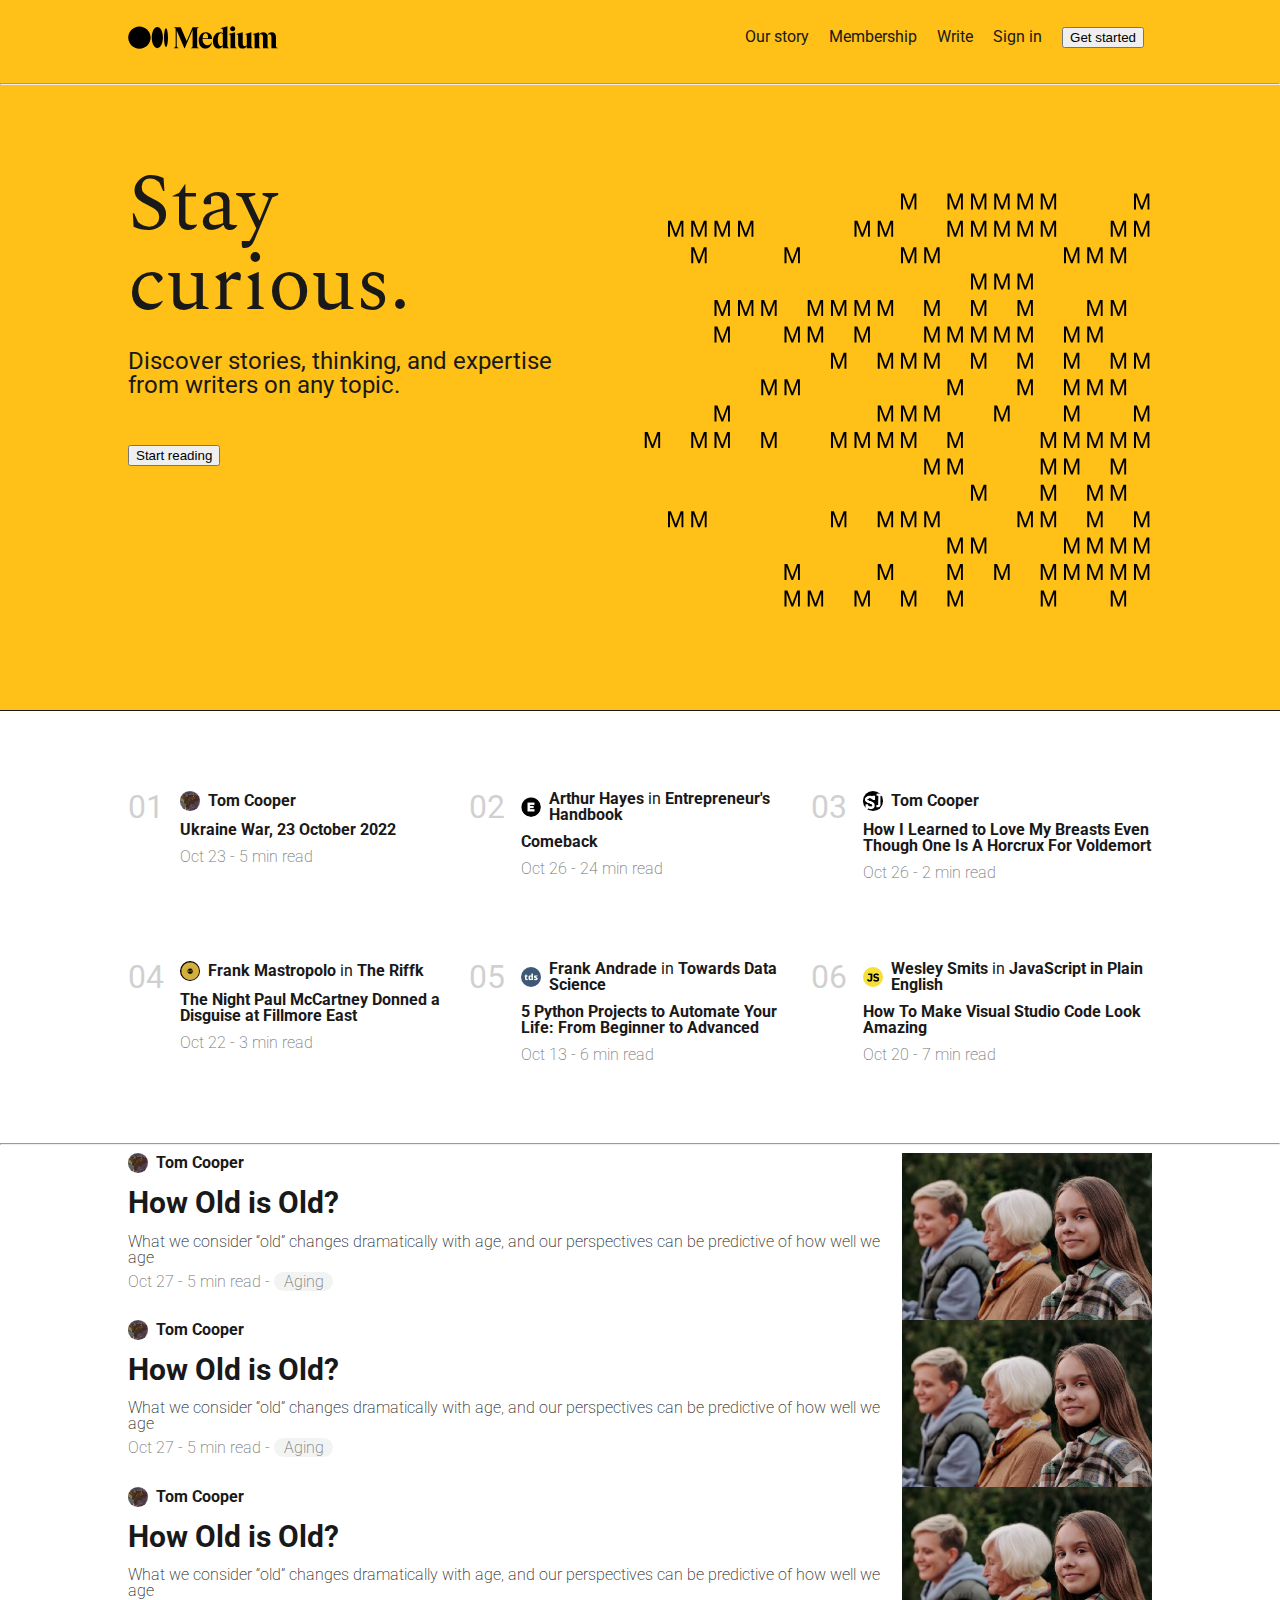
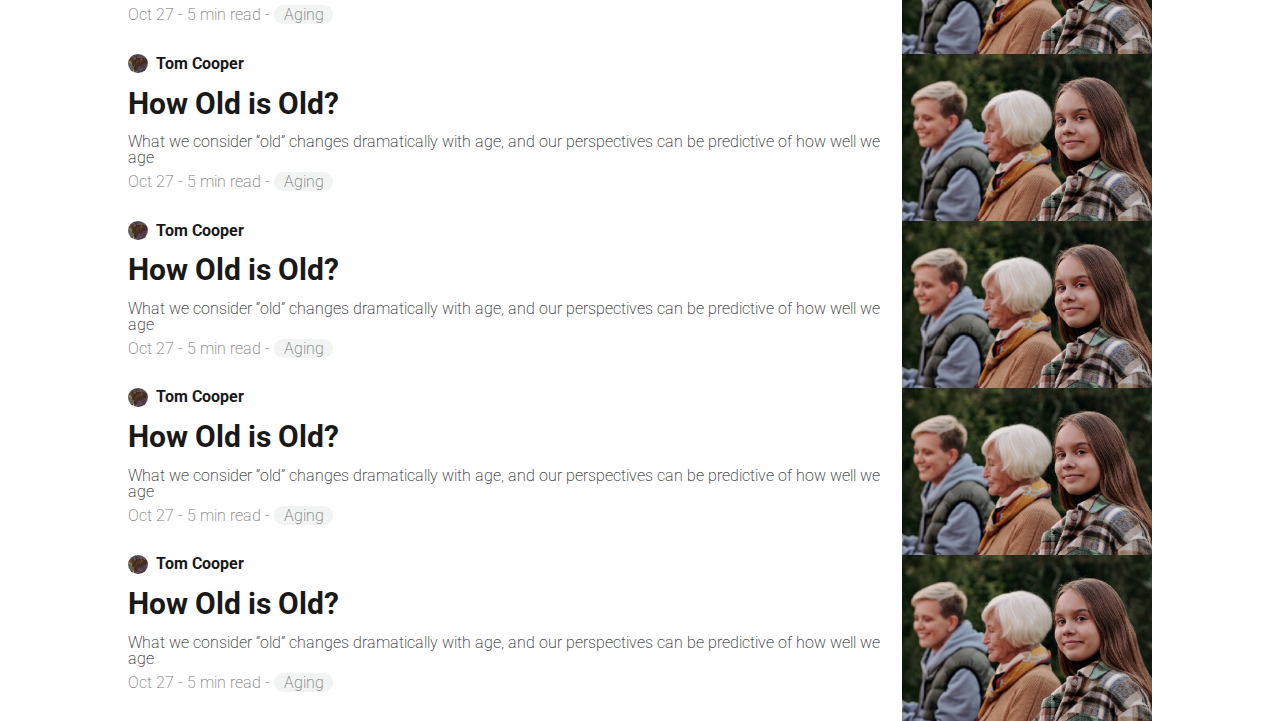
==== index.html @ 7cbeff9f "adds trend section and other articles (WIP)" ====
<!DOCTYPE html>
<html lang="en">

<head>
    <meta charset="UTF-8">
    <meta name="viewport" content="width=device-width, initial-scale=1.0">
    <link rel="preconnect" href="https://fonts.googleapis.com">
    <link rel="preconnect" href="https://fonts.gstatic.com" crossorigin>
    <link
        href="https://fonts.googleapis.com/css2?family=Spectral:ital,wght@0,200;0,300;0,400;0,500;0,600;0,700;0,800;1,200;1,300;1,400;1,500;1,600;1,700;1,800&display=swap"
        rel="stylesheet">
    <link rel="preconnect" href="https://fonts.googleapis.com">
    <link rel="preconnect" href="https://fonts.gstatic.com" crossorigin>
    <link
        href="https://fonts.googleapis.com/css2?family=Roboto:ital,wght@0,100;0,300;0,400;0,500;0,700;0,900;1,100;1,300;1,400;1,500;1,700;1,900&display=swap"
        rel="stylesheet">
    <link rel="stylesheet" href="./assets/css/reset.css">
    <link rel="stylesheet" href="./assets/css/style.css">
    <title>Medium</title>
</head>

<body>

    <div class="main-container">
        <header>
            <nav class="flex">
                <img src="./assets/imgs/svg/logo.svg" alt="logo medium">
                <ul>
                    <li>Our story</li>
                    <li>Membership</li>
                    <li>Write</li>
                    <li>Sign in</li>
                    <li>
                        <button>Get started</button>
                    </li>
                </ul>
            </nav>
            <hr>
            <div class="flex hero">
                <div>
                    <h1>Stay curious.</h1>
                    <p>Discover stories, thinking, and expertise <br>
                        from writers on any topic.</p>
                    <button>Start reading</button>
                </div>
                <div class="image-container">
                    <img src="./assets/imgs/m.png" alt="">
                </div>
            </div>
        </header>
        <div class="flex trend-zone">
            <div class="flex trending">
                <div class="number">01</div>
                <div class="trending-article">
                    <div class="flex author">
                        <img src="./assets/imgs/image01.jpeg" alt="">
                        <p>Tom Cooper</p>
                    </div>
                    <h4>Ukraine War, 23 October 2022</h4>
                    <p class="date">Oct 23 - 5 min read</p>
                </div>
            </div>
            <div class="flex trending">
                <div class="number">02</div>
                <div class="trending-article">
                    <div class="flex author">
                        <img src="./assets/imgs/image02.png" alt="">
                        <p>Arthur Hayes <span>in</span> Entrepreneur's Handbook
                        </p>
                    </div>
                    <h4>Comeback</h4>
                    <p class="date">Oct 26 - 24 min read</p>
                </div>
            </div>
            <div class="flex trending">
                <div class="number">03</div>
                <div class="trending-article">
                    <div class="flex author">
                        <img src="./assets/imgs/image03.jpeg" alt="">
                        <p>Tom Cooper</p>
                    </div>
                    <h4>How I Learned to Love My Breasts Even Though One Is A Horcrux For Voldemort
                    </h4>
                    <p class="date">Oct 26 - 2 min read</p>
                </div>
            </div>
            <div class="flex trending">
                <div class="number">04</div>
                <div class="trending-article">
                    <div class="flex author">
                        <img src="./assets/imgs/image04.png" alt="">
                        <p>Frank Mastropolo <span>in</span> The Riffk</p>
                    </div>
                    <h4>The Night Paul McCartney Donned a Disguise at Fillmore East</h4>
                    <p class="date">Oct 22 - 3 min read</p>
                </div>
            </div>
            <div class="flex trending">
                <div class="number">05</div>
                <div class="trending-article">
                    <div class="flex author">
                        <img src="./assets/imgs/image05.jpeg" alt="">
                        <p>Frank Andrade <span>in</span> Towards Data Science</p>
                    </div>
                    <h4>5 Python Projects to Automate Your Life: From Beginner to Advanced</h4>
                    <p class="date">Oct 13 - 6 min read</p>
                </div>
            </div>
            <div class="flex trending">
                <div class="number">06</div>
                <div class="trending-article">
                    <div class="flex author">
                        <img src="./assets/imgs/image06.png" alt="">
                        <p>Wesley Smits <span>in</span> JavaScript in Plain English</p>
                    </div>
                    <h4>How To Make Visual Studio Code Look Amazing</h4>
                    <p class="date">Oct 20 - 7 min read</p>
                </div>
            </div>
        </div>
        <hr>
        <div class="suggested-content">
            <div class="flex-column more-articles">


                <div class="flex suggested-article">
                    <div class="flex-column article-text">
                        <div class="flex author">
                            <img src="./assets/imgs/image01.jpeg" alt="">
                            <p>Tom Cooper</p>
                        </div>
                        <h3>How Old is Old?</h3>
                        <p class="text-preview">What we consider “old” changes dramatically
                            with
                            age, and our
                            perspectives
                            can be predictive of how well we age</p>
                        <p class="date">Oct 27 - 5 min read - <span>Aging</span></p>
                    </div>
                    <img src="./assets/imgs/image08.jpeg" alt="">
                </div>


                <div class="flex suggested-article">
                    <div class="flex-column article-text">
                        <div class="flex author">
                            <img src="./assets/imgs/image01.jpeg" alt="">
                            <p>Tom Cooper</p>
                        </div>
                        <h3>How Old is Old?</h3>
                        <p class="text-preview">What we consider “old” changes dramatically
                            with
                            age, and our
                            perspectives
                            can be predictive of how well we age</p>
                        <p class="date">Oct 27 - 5 min read - <span>Aging</span></p>
                    </div>
                    <img src="./assets/imgs/image08.jpeg" alt="">
                </div>

                <div class="flex suggested-article">
                    <div class="flex-column article-text">
                        <div class="flex author">
                            <img src="./assets/imgs/image01.jpeg" alt="">
                            <p>Tom Cooper</p>
                        </div>
                        <h3>How Old is Old?</h3>
                        <p class="text-preview">What we consider “old” changes dramatically
                            with
                            age, and our
                            perspectives
                            can be predictive of how well we age</p>
                        <p class="date">Oct 27 - 5 min read - <span>Aging</span></p>
                    </div>
                    <img src="./assets/imgs/image08.jpeg" alt="">
                </div>

                <div class="flex suggested-article">
                    <div class="flex-column article-text">
                        <div class="flex author">
                            <img src="./assets/imgs/image01.jpeg" alt="">
                            <p>Tom Cooper</p>
                        </div>
                        <h3>How Old is Old?</h3>
                        <p class="text-preview">What we consider “old” changes dramatically
                            with
                            age, and our
                            perspectives
                            can be predictive of how well we age</p>
                        <p class="date">Oct 27 - 5 min read - <span>Aging</span></p>
                    </div>
                    <img src="./assets/imgs/image08.jpeg" alt="">
                </div>

                <div class="flex suggested-article">
                    <div class="flex-column article-text">
                        <div class="flex author">
                            <img src="./assets/imgs/image01.jpeg" alt="">
                            <p>Tom Cooper</p>
                        </div>
                        <h3>How Old is Old?</h3>
                        <p class="text-preview">What we consider “old” changes dramatically
                            with
                            age, and our
                            perspectives
                            can be predictive of how well we age</p>
                        <p class="date">Oct 27 - 5 min read - <span>Aging</span></p>
                    </div>
                    <img src="./assets/imgs/image08.jpeg" alt="">
                </div>

                <div class="flex suggested-article">
                    <div class="flex-column article-text">
                        <div class="flex author">
                            <img src="./assets/imgs/image01.jpeg" alt="">
                            <p>Tom Cooper</p>
                        </div>
                        <h3>How Old is Old?</h3>
                        <p class="text-preview">What we consider “old” changes dramatically
                            with
                            age, and our
                            perspectives
                            can be predictive of how well we age</p>
                        <p class="date">Oct 27 - 5 min read - <span>Aging</span></p>
                    </div>
                    <img src="./assets/imgs/image08.jpeg" alt="">
                </div>

                <div class="flex suggested-article">
                    <div class="flex-column article-text">
                        <div class="flex author">
                            <img src="./assets/imgs/image01.jpeg" alt="">
                            <p>Tom Cooper</p>
                        </div>
                        <h3>How Old is Old?</h3>
                        <p class="text-preview">What we consider “old” changes dramatically
                            with
                            age, and our
                            perspectives
                            can be predictive of how well we age</p>
                        <p class="date">Oct 27 - 5 min read - <span>Aging</span></p>
                    </div>
                    <img src="./assets/imgs/image08.jpeg" alt="">
                </div>

                <aside></aside>
            </div>
        </div>
</body>

</html>
---- assets/css/style.css ----
*, *::after, *::before {
    box-sizing: border-box;
}

body {
    color: #191919;
    font-family: "Roboto";
}

h1 {
    font-family: "Spectral";
}

.main-container {
    margin-inline: auto;
}

.flex {
    display: flex;
}

.flex-column {
    display: flex;
    flex-direction: column;
}

header {
    background-color: #ffc017;
    border-bottom: 1.5px solid #191919;
    margin-bottom: 5em;
}

li {
    display: inline-block;
    padding-inline: 0.5em;
}

nav {
    width: 80%;
    margin-inline: auto;
    height: 75px;
    justify-content: space-between;
    align-items: center;
    padding-block: 0.5em;
}

nav img {
    width: 150px;
}

hr {
    color: #191919;
}

.hero {
    width: 80%;
    margin-inline: auto;
    justify-content: space-between;
    margin-block: 5em;
}

h1 {
    font-size: 5rem;
    margin-bottom: 0.3em;
}

.hero p {
    font-size: 1.5rem;
    margin-bottom: 2em;
}

.trend-zone {
    width: 80%;
    margin-inline: auto;
    flex-wrap: wrap;
    row-gap: 5em;
    margin-bottom: 5em;
}

.trending {
    width: 33.333%;
    flex-shrink: 0;
}

.author {
    align-items: center;
}

.author img {
    border-radius: 50%;
    margin-right: 0.5em;
    width: 20px;
}

.author p {
    font-weight: bold;
}

.author span {
    font-weight: normal;
}

h4 {
    font-weight: bold;
    margin-block: 0.7em;
}

.date {
    color: #757575;
    font-weight: 200;
}

.number {
    font-size: 2rem;
    margin-right: 0.5em;
    opacity: 20%;
}

.more-articles {
    width: 80%;
    margin-inline: auto;
}

.suggested-article {
    justify-content: space-between;
}

h3 {
    font-size: 1.9rem;
    font-weight: bold;
    margin-block: 0.5em;
}

.suggested-article .date {
    margin-top: 0.5em;
}

.suggested-article > img {
    width: 250px;
    object-fit: cover;
}

.text-preview {
    font-weight: 200;
}

.date span {
    background-color: #F2F3F3;
    padding-inline: 0.6em;
    border-radius: 25px;
}
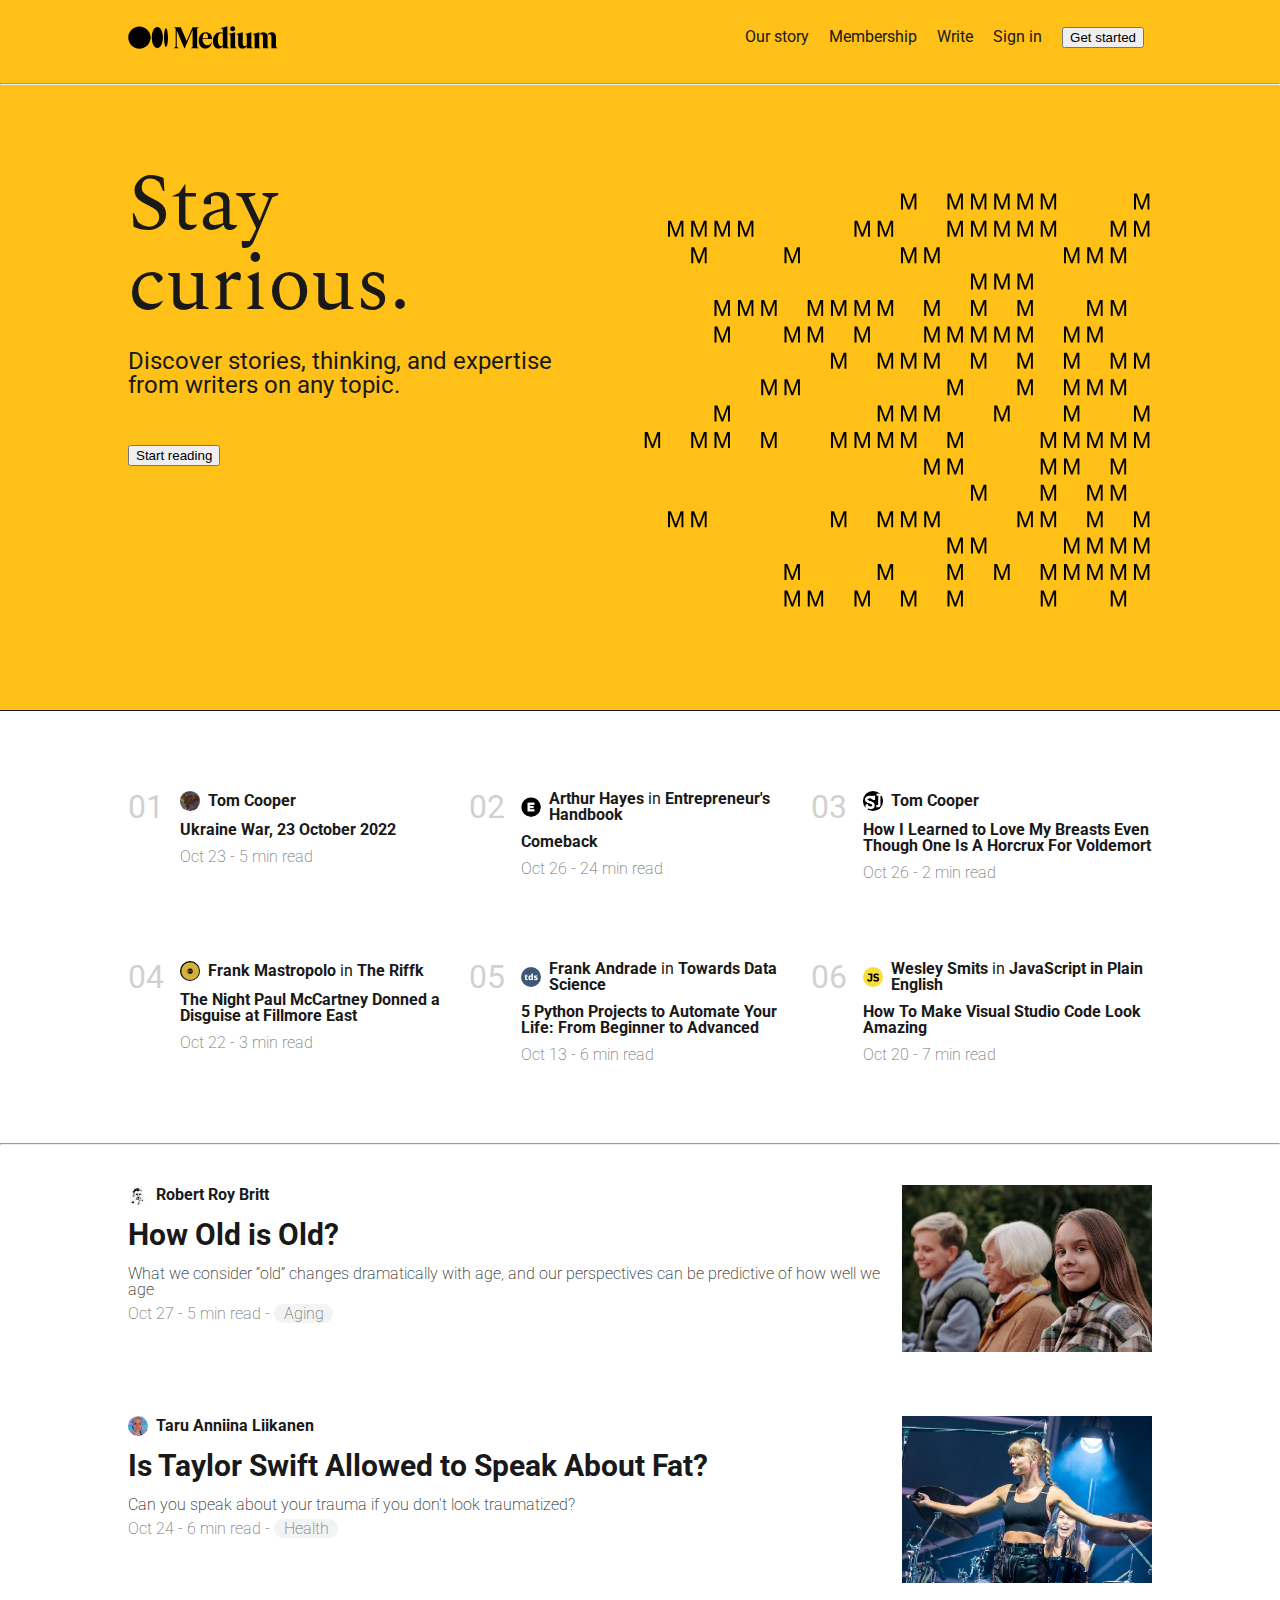
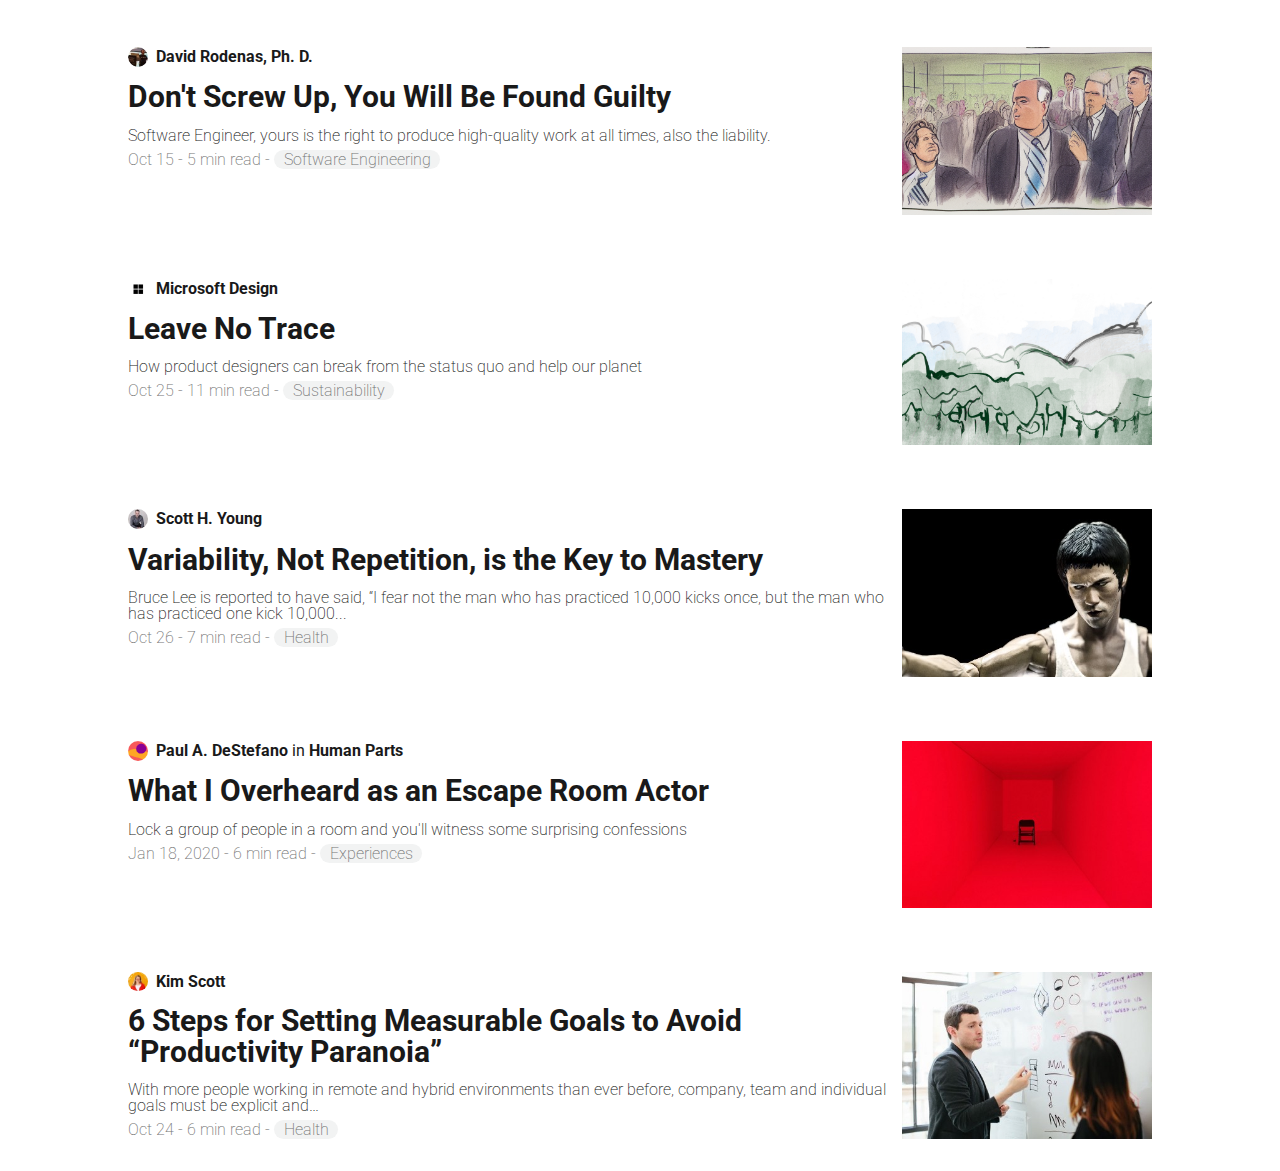
==== commit e7f87a41: "adds other articles" ====
--- a/index.html
+++ b/index.html
@@ -126,15 +126,12 @@
                 <div class="flex suggested-article">
                     <div class="flex-column article-text">
                         <div class="flex author">
-                            <img src="./assets/imgs/image01.jpeg" alt="">
-                            <p>Tom Cooper</p>
+                            <img src="./assets/imgs/image07.jpeg" alt="">
+                            <p>Robert Roy Britt</p>
                         </div>
                         <h3>How Old is Old?</h3>
-                        <p class="text-preview">What we consider “old” changes dramatically
-                            with
-                            age, and our
-                            perspectives
-                            can be predictive of how well we age</p>
+                        <p class="text-preview">What we consider “old” changes dramatically with
+                            age, and our perspectives can be predictive of how well we age</p>
                         <p class="date">Oct 27 - 5 min read - <span>Aging</span></p>
                     </div>
                     <img src="./assets/imgs/image08.jpeg" alt="">
@@ -144,103 +141,88 @@
                 <div class="flex suggested-article">
                     <div class="flex-column article-text">
                         <div class="flex author">
-                            <img src="./assets/imgs/image01.jpeg" alt="">
-                            <p>Tom Cooper</p>
-                        </div>
-                        <h3>How Old is Old?</h3>
-                        <p class="text-preview">What we consider “old” changes dramatically
-                            with
-                            age, and our
-                            perspectives
-                            can be predictive of how well we age</p>
-                        <p class="date">Oct 27 - 5 min read - <span>Aging</span></p>
-                    </div>
-                    <img src="./assets/imgs/image08.jpeg" alt="">
-                </div>
-
-                <div class="flex suggested-article">
-                    <div class="flex-column article-text">
-                        <div class="flex author">
-                            <img src="./assets/imgs/image01.jpeg" alt="">
-                            <p>Tom Cooper</p>
-                        </div>
-                        <h3>How Old is Old?</h3>
-                        <p class="text-preview">What we consider “old” changes dramatically
-                            with
-                            age, and our
-                            perspectives
-                            can be predictive of how well we age</p>
-                        <p class="date">Oct 27 - 5 min read - <span>Aging</span></p>
-                    </div>
-                    <img src="./assets/imgs/image08.jpeg" alt="">
-                </div>
-
-                <div class="flex suggested-article">
-                    <div class="flex-column article-text">
-                        <div class="flex author">
-                            <img src="./assets/imgs/image01.jpeg" alt="">
-                            <p>Tom Cooper</p>
-                        </div>
-                        <h3>How Old is Old?</h3>
-                        <p class="text-preview">What we consider “old” changes dramatically
-                            with
-                            age, and our
-                            perspectives
-                            can be predictive of how well we age</p>
-                        <p class="date">Oct 27 - 5 min read - <span>Aging</span></p>
-                    </div>
-                    <img src="./assets/imgs/image08.jpeg" alt="">
-                </div>
-
-                <div class="flex suggested-article">
-                    <div class="flex-column article-text">
-                        <div class="flex author">
-                            <img src="./assets/imgs/image01.jpeg" alt="">
-                            <p>Tom Cooper</p>
-                        </div>
-                        <h3>How Old is Old?</h3>
-                        <p class="text-preview">What we consider “old” changes dramatically
-                            with
-                            age, and our
-                            perspectives
-                            can be predictive of how well we age</p>
-                        <p class="date">Oct 27 - 5 min read - <span>Aging</span></p>
-                    </div>
-                    <img src="./assets/imgs/image08.jpeg" alt="">
-                </div>
-
-                <div class="flex suggested-article">
-                    <div class="flex-column article-text">
-                        <div class="flex author">
-                            <img src="./assets/imgs/image01.jpeg" alt="">
-                            <p>Tom Cooper</p>
-                        </div>
-                        <h3>How Old is Old?</h3>
-                        <p class="text-preview">What we consider “old” changes dramatically
-                            with
-                            age, and our
-                            perspectives
-                            can be predictive of how well we age</p>
-                        <p class="date">Oct 27 - 5 min read - <span>Aging</span></p>
-                    </div>
-                    <img src="./assets/imgs/image08.jpeg" alt="">
-                </div>
-
-                <div class="flex suggested-article">
-                    <div class="flex-column article-text">
-                        <div class="flex author">
-                            <img src="./assets/imgs/image01.jpeg" alt="">
-                            <p>Tom Cooper</p>
-                        </div>
-                        <h3>How Old is Old?</h3>
-                        <p class="text-preview">What we consider “old” changes dramatically
-                            with
-                            age, and our
-                            perspectives
-                            can be predictive of how well we age</p>
-                        <p class="date">Oct 27 - 5 min read - <span>Aging</span></p>
-                    </div>
-                    <img src="./assets/imgs/image08.jpeg" alt="">
+                            <img src="./assets/imgs/image09.jpeg" alt="">
+                            <p>Taru Anniina Liikanen</p>
+                        </div>
+                        <h3>Is Taylor Swift Allowed to Speak About Fat?</h3>
+                        <p class="text-preview">Can you speak about your trauma if you don't look
+                            traumatized?</p>
+                        <p class="date">Oct 24 - 6 min read - <span>Health</span></p>
+                    </div>
+                    <img src="./assets/imgs/image10.jpeg" alt="">
+                </div>
+
+                <div class="flex suggested-article">
+                    <div class="flex-column article-text">
+                        <div class="flex author">
+                            <img src="./assets/imgs/image11.jpeg" alt="">
+                            <p>David Rodenas, Ph. D.</p>
+                        </div>
+                        <h3>Don&apos;t Screw Up, You Will Be Found Guilty</h3>
+                        <p class="text-preview">Software Engineer, yours is the right to produce
+                            high-quality work at all times, also the liability.</p>
+                        <p class="date">Oct 15 - 5 min read - <span>Software Engineering</span></p>
+                    </div>
+                    <img src="./assets/imgs/image12.png" alt="">
+                </div>
+
+                <div class="flex suggested-article">
+                    <div class="flex-column article-text">
+                        <div class="flex author">
+                            <img src="./assets/imgs/image13.png" alt="">
+                            <p>Microsoft Design</p>
+                        </div>
+                        <h3>Leave No Trace</h3>
+                        <p class="text-preview">How product designers can break from the status quo
+                            and help our planet</p>
+                        <p class="date">Oct 25 - 11 min read - <span>Sustainability</span></p>
+                    </div>
+                    <img src="./assets/imgs/image14.png" alt="">
+                </div>
+
+                <div class="flex suggested-article">
+                    <div class="flex-column article-text">
+                        <div class="flex author">
+                            <img src="./assets/imgs/image15.jpeg" alt="">
+                            <p>Scott H. Young</p>
+                        </div>
+                        <h3>Variability, Not Repetition, is the Key to Mastery</h3>
+                        <p class="text-preview">Bruce Lee is reported to have said, “I fear not the
+                            man who has practiced 10,000 kicks once, but the man who has practiced
+                            one kick 10,000...</p>
+                        <p class="date">Oct 26 - 7 min read - <span>Health</span></p>
+                    </div>
+                    <img src="./assets/imgs/image16.jpg" alt="">
+                </div>
+
+                <div class="flex suggested-article">
+                    <div class="flex-column article-text">
+                        <div class="flex author">
+                            <img src="./assets/imgs/image17.png" alt="">
+                            <p>Paul A. DeStefano <span>in</span> Human Parts</p>
+                        </div>
+                        <h3>What I Overheard as an Escape Room Actor</h3>
+                        <p class="text-preview">Lock a group of people in a room and you&apos;ll
+                            witness some surprising confessions</p>
+                        <p class="date">Jan 18, 2020 - 6 min read - <span>Experiences</span></p>
+                    </div>
+                    <img src="./assets/imgs/image18.jpeg" alt="">
+                </div>
+
+                <div class="flex suggested-article">
+                    <div class="flex-column article-text">
+                        <div class="flex author">
+                            <img src="./assets/imgs/image19.jpeg" alt="">
+                            <p>Kim Scott</p>
+                        </div>
+                        <h3>6 Steps for Setting Measurable Goals to Avoid “Productivity Paranoia”
+                        </h3>
+                        <p class="text-preview">With more people working in remote and hybrid
+                            environments than ever before, company, team and individual goals must
+                            be explicit and…</p>
+                        <p class="date">Oct 24 - 6 min read - <span>Health</span></p>
+                    </div>
+                    <img src="./assets/imgs/image20.jpg" alt="">
                 </div>
 
                 <aside></aside>
--- a/assets/css/style.css
+++ b/assets/css/style.css
@@ -119,10 +119,12 @@
 .more-articles {
     width: 80%;
     margin-inline: auto;
+    justify-content: space-evenly;
 }
 
 .suggested-article {
     justify-content: space-between;
+    margin-block: 2em;
 }
 
 h3 {
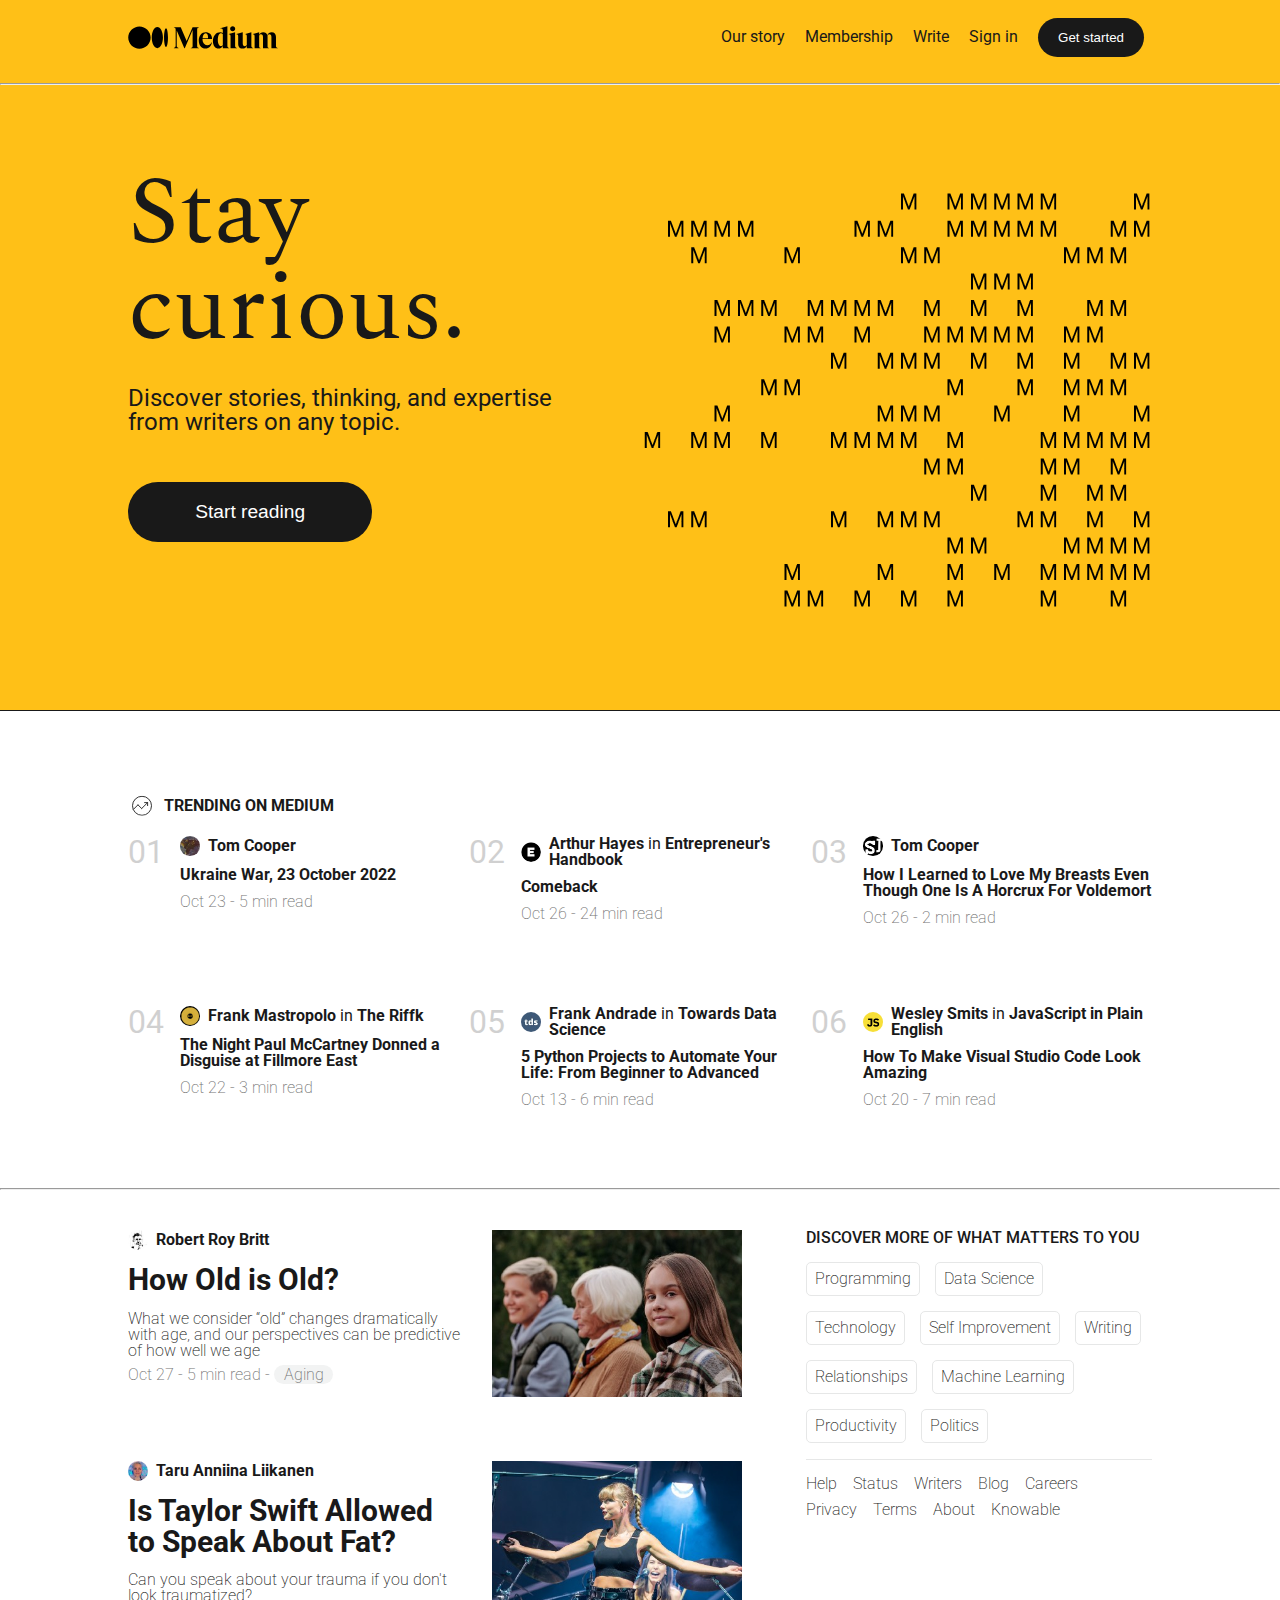
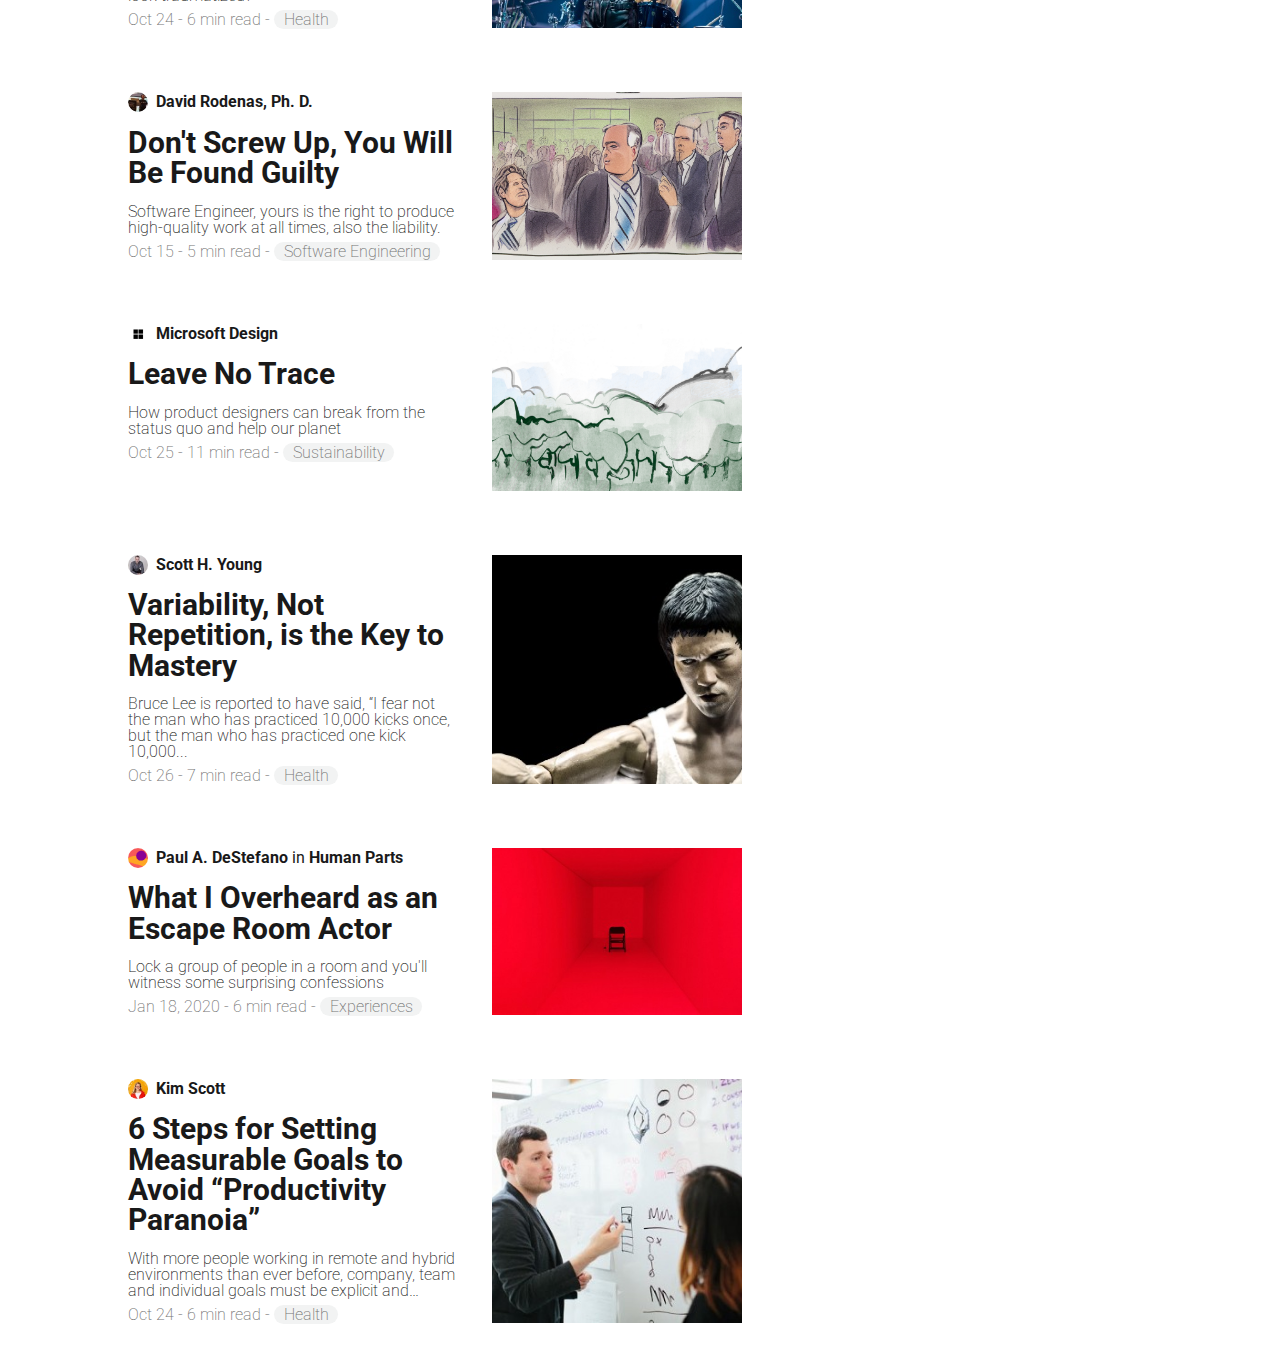
==== commit beb6836d: "layout completed, adds style to buttons" ====
--- a/index.html
+++ b/index.html
@@ -22,6 +22,8 @@
 <body>
 
     <div class="main-container">
+
+        <!-- NAVBAR & HERO SECTION -->
         <header>
             <nav class="flex">
                 <img src="./assets/imgs/svg/logo.svg" alt="logo medium">
@@ -48,6 +50,12 @@
                 </div>
             </div>
         </header>
+
+        <!-- TREND -->
+        <div class="flex trend-heading">
+            <img src="./assets/imgs/svg/trending.svg" alt="">
+            <p>TRENDING ON MEDIUM</p>
+        </div>
         <div class="flex trend-zone">
             <div class="flex trending">
                 <div class="number">01</div>
@@ -118,11 +126,14 @@
                 </div>
             </div>
         </div>
+
         <hr>
-        <div class="suggested-content">
+
+        <!-- SUGGESTED CONTENT -->
+        <div class="flex suggested-content">
+
+            <!-- SUGGESTED ARTICLES -->
             <div class="flex-column more-articles">
-
-
                 <div class="flex suggested-article">
                     <div class="flex-column article-text">
                         <div class="flex author">
@@ -136,8 +147,6 @@
                     </div>
                     <img src="./assets/imgs/image08.jpeg" alt="">
                 </div>
-
-
                 <div class="flex suggested-article">
                     <div class="flex-column article-text">
                         <div class="flex author">
@@ -151,7 +160,6 @@
                     </div>
                     <img src="./assets/imgs/image10.jpeg" alt="">
                 </div>
-
                 <div class="flex suggested-article">
                     <div class="flex-column article-text">
                         <div class="flex author">
@@ -165,7 +173,6 @@
                     </div>
                     <img src="./assets/imgs/image12.png" alt="">
                 </div>
-
                 <div class="flex suggested-article">
                     <div class="flex-column article-text">
                         <div class="flex author">
@@ -179,7 +186,6 @@
                     </div>
                     <img src="./assets/imgs/image14.png" alt="">
                 </div>
-
                 <div class="flex suggested-article">
                     <div class="flex-column article-text">
                         <div class="flex author">
@@ -194,7 +200,6 @@
                     </div>
                     <img src="./assets/imgs/image16.jpg" alt="">
                 </div>
-
                 <div class="flex suggested-article">
                     <div class="flex-column article-text">
                         <div class="flex author">
@@ -208,7 +213,6 @@
                     </div>
                     <img src="./assets/imgs/image18.jpeg" alt="">
                 </div>
-
                 <div class="flex suggested-article">
                     <div class="flex-column article-text">
                         <div class="flex author">
@@ -224,9 +228,74 @@
                     </div>
                     <img src="./assets/imgs/image20.jpg" alt="">
                 </div>
-
-                <aside></aside>
-            </div>
+            </div>
+
+            <!-- ASIDE -->
+            <aside>
+                <h5>DISCOVER MORE OF WHAT MATTERS TO YOU</h5>
+
+                <!-- CATEGORIES -->
+                <div class="flex categories-container">
+                    <div class="category">
+                        <p>Programming</p>
+                    </div>
+                    <div class="category">
+                        <p>Data Science</p>
+                    </div>
+                    <div class="category">
+                        <p>Technology</p>
+                    </div>
+                    <div class="category">
+                        <p>Self Improvement</p>
+                    </div>
+                    <div class="category">
+                        <p>Writing</p>
+                    </div>
+                    <div class="category">
+                        <p>Relationships</p>
+                    </div>
+                    <div class="category">
+                        <p>Machine Learning</p>
+                    </div>
+                    <div class="category">
+                        <p>Productivity</p>
+                    </div>
+                    <div class="category">
+                        <p>Politics</p>
+                    </div>
+                </div>
+
+                <!-- FOOTER NAVBAR -->
+                <div class="flex footer-links">
+                    <a href="#">
+                        Help
+                    </a>
+                    <a href="#">
+                        Status
+                    </a>
+                    <a href="#">
+                        Writers
+                    </a>
+                    <a href="#">
+                        Blog
+                    </a>
+                    <a href="#">
+                        Careers
+                    </a>
+                    <a href="#">
+                        Privacy
+                    </a>
+                    <a href="#">
+                        Terms
+                    </a>
+                    <a href="#">
+                        About
+                    </a>
+                    <a href="#">
+                        Knowable
+                    </a>
+                </div>
+            </aside>
         </div>
 </body>
 
--- a/assets/css/style.css
+++ b/assets/css/style.css
@@ -7,8 +7,19 @@
     font-family: "Roboto";
 }
 
+a {
+    color: #191919;
+    text-decoration: none;
+}
+
+a:visited {
+    color: #191919;
+}
+
 h1 {
     font-family: "Spectral";
+    font-size: 6rem;
+    margin-bottom: 0.3em;
 }
 
 .main-container {
@@ -59,11 +70,6 @@
     margin-block: 5em;
 }
 
-h1 {
-    font-size: 5rem;
-    margin-bottom: 0.3em;
-}
-
 .hero p {
     font-size: 1.5rem;
     margin-bottom: 2em;
@@ -75,6 +81,18 @@
     flex-wrap: wrap;
     row-gap: 5em;
     margin-bottom: 5em;
+}
+
+.trend-heading {
+    align-items: center;
+    font-weight: 700;
+    width: 80%;
+    margin-inline: auto;
+    margin-bottom: 1em;
+}
+
+.trend-heading img {
+    margin-right: 0.5em;
 }
 
 .trending {
@@ -116,9 +134,13 @@
     opacity: 20%;
 }
 
+.suggested-content {
+    width: 80%;
+    margin-inline: auto;
+}
+
 .more-articles {
-    width: 80%;
-    margin-inline: auto;
+    width: 60%;
     justify-content: space-evenly;
 }
 
@@ -150,4 +172,69 @@
     background-color: #F2F3F3;
     padding-inline: 0.6em;
     border-radius: 25px;
+}
+
+.article-text {
+    margin-right: 2em;
+}
+
+aside {
+    width: 40%;
+    padding-left: 4em;
+}
+
+.categories-container {
+    display: flex;
+    flex-wrap: wrap;
+    gap: 15px;
+    padding-bottom: 1em;
+    border-bottom: 1px solid #e6e7e7;
+}
+
+.category {
+    border: 1px solid #E6E7E7;
+    font-weight: 200;
+    border-radius: 5px;
+}
+
+.category p {
+    padding: 0.5em;
+}
+
+h5 {
+    margin-top: 2em;
+    margin-bottom: 1em;
+    font-weight: 500;
+}
+
+.footer-links {
+    margin-top: 1em;
+    flex-wrap: wrap;
+    row-gap: 10px;
+}
+
+.footer-links a {
+    font-weight: 200;
+    padding-right: 1em;
+}
+
+header button {
+    background-color: #191919;
+    color: #ffffff;
+    border: none;
+}
+
+nav button {
+    padding-block: 0.9em;
+    padding-inline: 1.5em;
+    border-radius: 30px;
+    cursor: pointer;
+}
+
+.hero button {
+    padding-block: 1em;
+    padding-inline: 3.5em;
+    border-radius: 30px;
+    cursor: pointer;
+    font-size: 1.2rem;
 }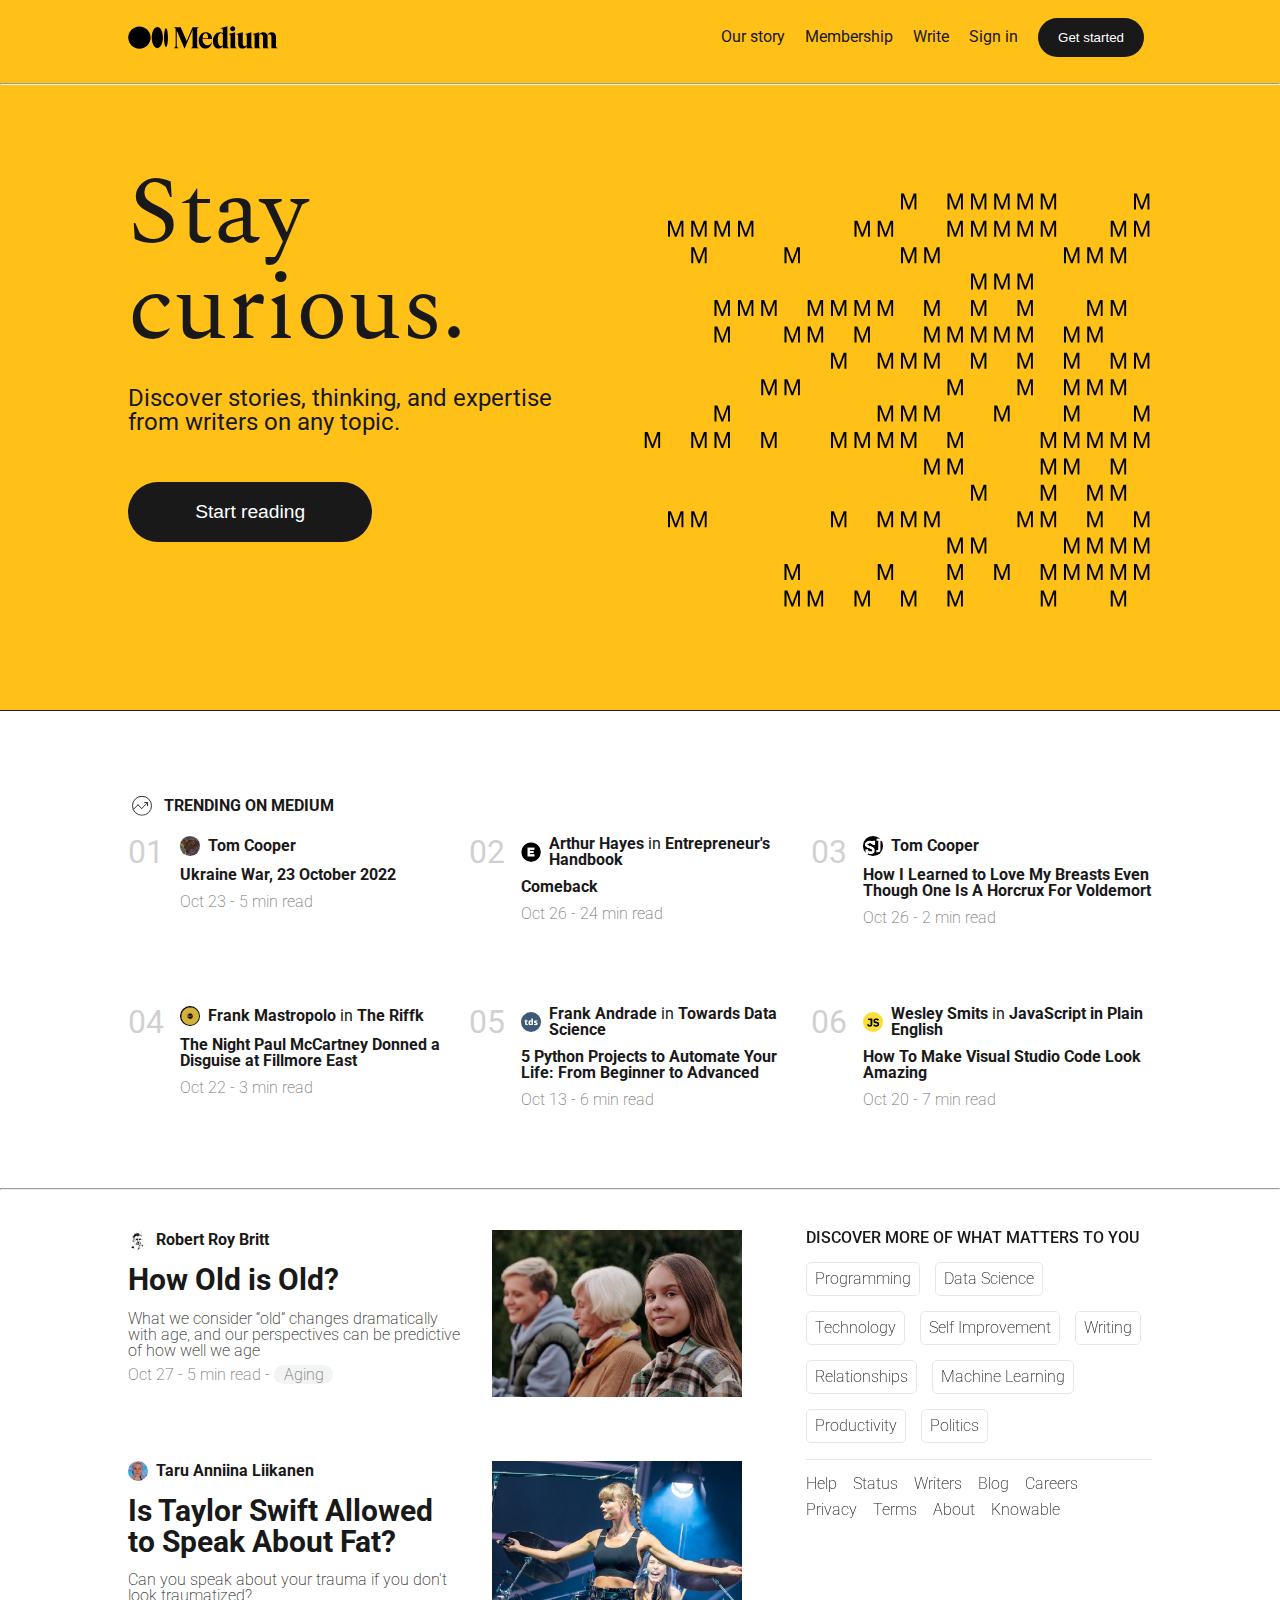
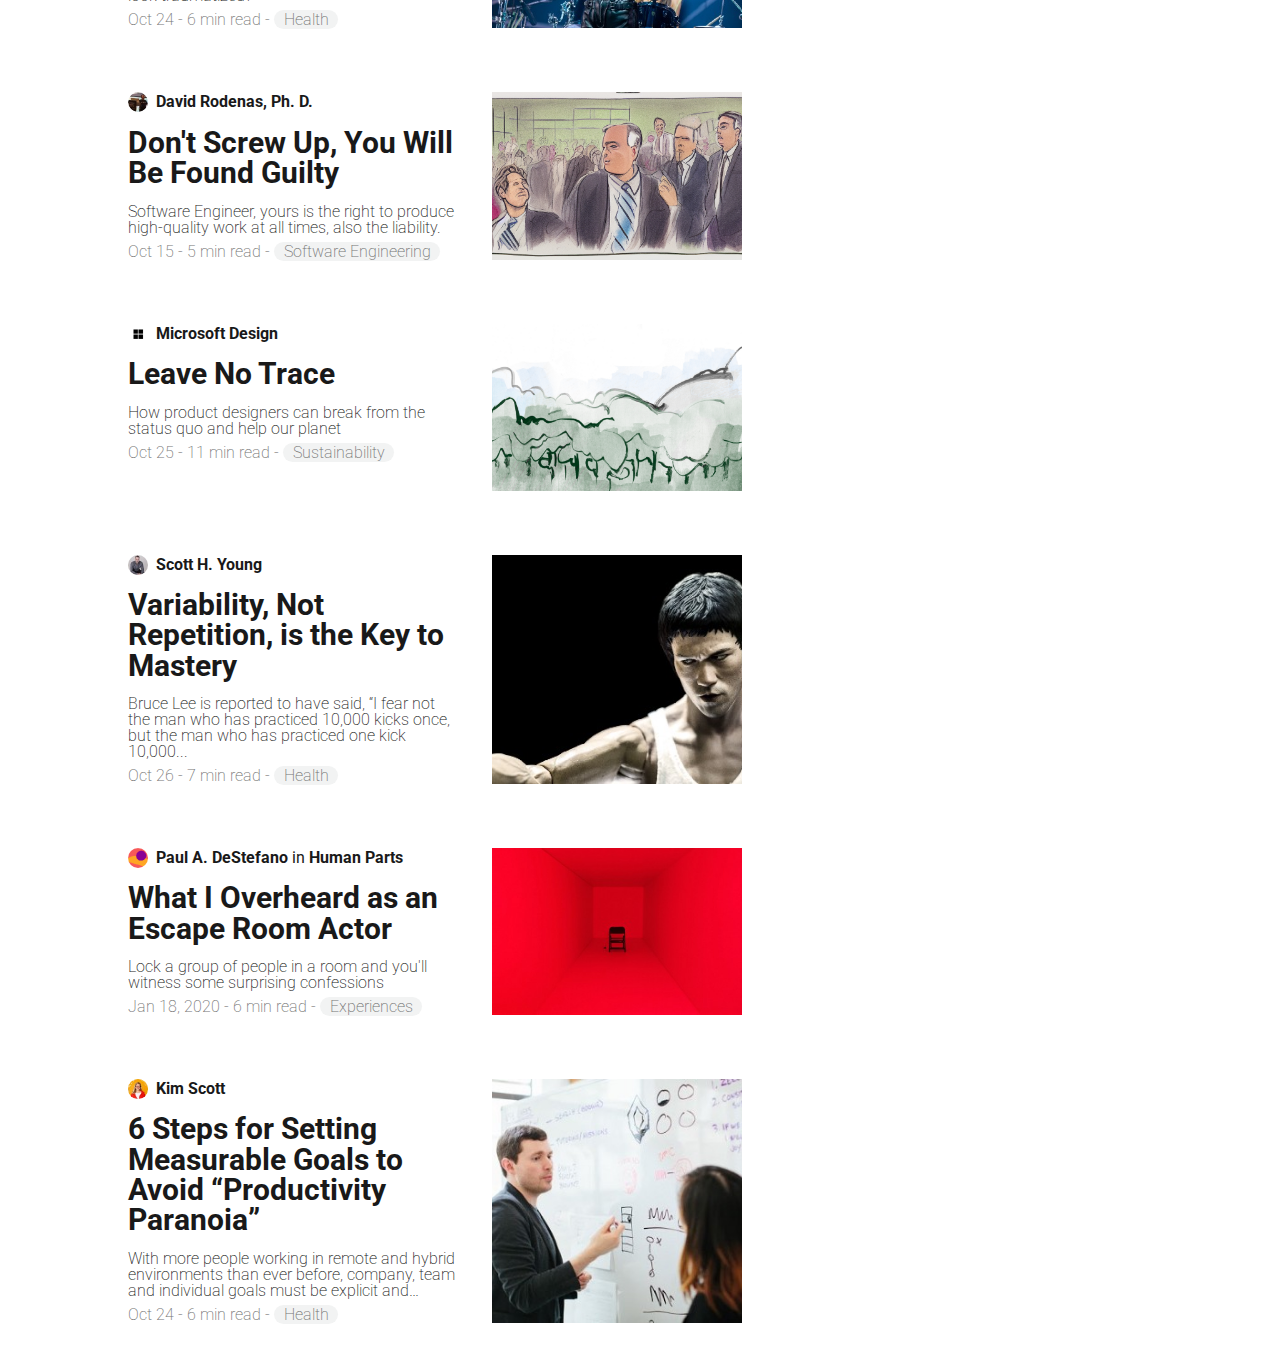
==== commit 70a736f5: "adds sticky aside" ====
--- a/index.html
+++ b/index.html
@@ -232,68 +232,71 @@
 
             <!-- ASIDE -->
             <aside>
-                <h5>DISCOVER MORE OF WHAT MATTERS TO YOU</h5>
-
-                <!-- CATEGORIES -->
-                <div class="flex categories-container">
-                    <div class="category">
-                        <p>Programming</p>
-                    </div>
-                    <div class="category">
-                        <p>Data Science</p>
-                    </div>
-                    <div class="category">
-                        <p>Technology</p>
-                    </div>
-                    <div class="category">
-                        <p>Self Improvement</p>
-                    </div>
-                    <div class="category">
-                        <p>Writing</p>
-                    </div>
-                    <div class="category">
-                        <p>Relationships</p>
-                    </div>
-                    <div class="category">
-                        <p>Machine Learning</p>
-                    </div>
-                    <div class="category">
-                        <p>Productivity</p>
-                    </div>
-                    <div class="category">
-                        <p>Politics</p>
-                    </div>
-                </div>
-
-                <!-- FOOTER NAVBAR -->
-                <div class="flex footer-links">
-                    <a href="#">
-                        Help
-                    </a>
-                    <a href="#">
-                        Status
-                    </a>
-                    <a href="#">
-                        Writers
-                    </a>
-                    <a href="#">
-                        Blog
-                    </a>
-                    <a href="#">
-                        Careers
-                    </a>
-                    <a href="#">
-                        Privacy
-                    </a>
-                    <a href="#">
-                        Terms
-                    </a>
-                    <a href="#">
-                        About
-                    </a>
-                    <a href="#">
-                        Knowable
-                    </a>
+                <div class="sticky-aside">
+
+                    <h5>DISCOVER MORE OF WHAT MATTERS TO YOU</h5>
+
+                    <!-- CATEGORIES -->
+                    <div class="flex categories-container">
+                        <div class="category">
+                            <p>Programming</p>
+                        </div>
+                        <div class="category">
+                            <p>Data Science</p>
+                        </div>
+                        <div class="category">
+                            <p>Technology</p>
+                        </div>
+                        <div class="category">
+                            <p>Self Improvement</p>
+                        </div>
+                        <div class="category">
+                            <p>Writing</p>
+                        </div>
+                        <div class="category">
+                            <p>Relationships</p>
+                        </div>
+                        <div class="category">
+                            <p>Machine Learning</p>
+                        </div>
+                        <div class="category">
+                            <p>Productivity</p>
+                        </div>
+                        <div class="category">
+                            <p>Politics</p>
+                        </div>
+                    </div>
+
+                    <!-- FOOTER NAVBAR -->
+                    <div class="flex footer-links">
+                        <a href="#">
+                            Help
+                        </a>
+                        <a href="#">
+                            Status
+                        </a>
+                        <a href="#">
+                            Writers
+                        </a>
+                        <a href="#">
+                            Blog
+                        </a>
+                        <a href="#">
+                            Careers
+                        </a>
+                        <a href="#">
+                            Privacy
+                        </a>
+                        <a href="#">
+                            Terms
+                        </a>
+                        <a href="#">
+                            About
+                        </a>
+                        <a href="#">
+                            Knowable
+                        </a>
+                    </div>
                 </div>
             </aside>
         </div>
--- a/assets/css/style.css
+++ b/assets/css/style.css
@@ -68,6 +68,7 @@
     margin-inline: auto;
     justify-content: space-between;
     margin-block: 5em;
+    background-color: #ffc017;
 }
 
 .hero p {
@@ -202,7 +203,6 @@
 }
 
 h5 {
-    margin-top: 2em;
     margin-bottom: 1em;
     font-weight: 500;
 }
@@ -237,4 +237,10 @@
     border-radius: 30px;
     cursor: pointer;
     font-size: 1.2rem;
+}
+
+.sticky-aside {
+    position: sticky;
+    top: 0;
+    padding-top: 2em;
 }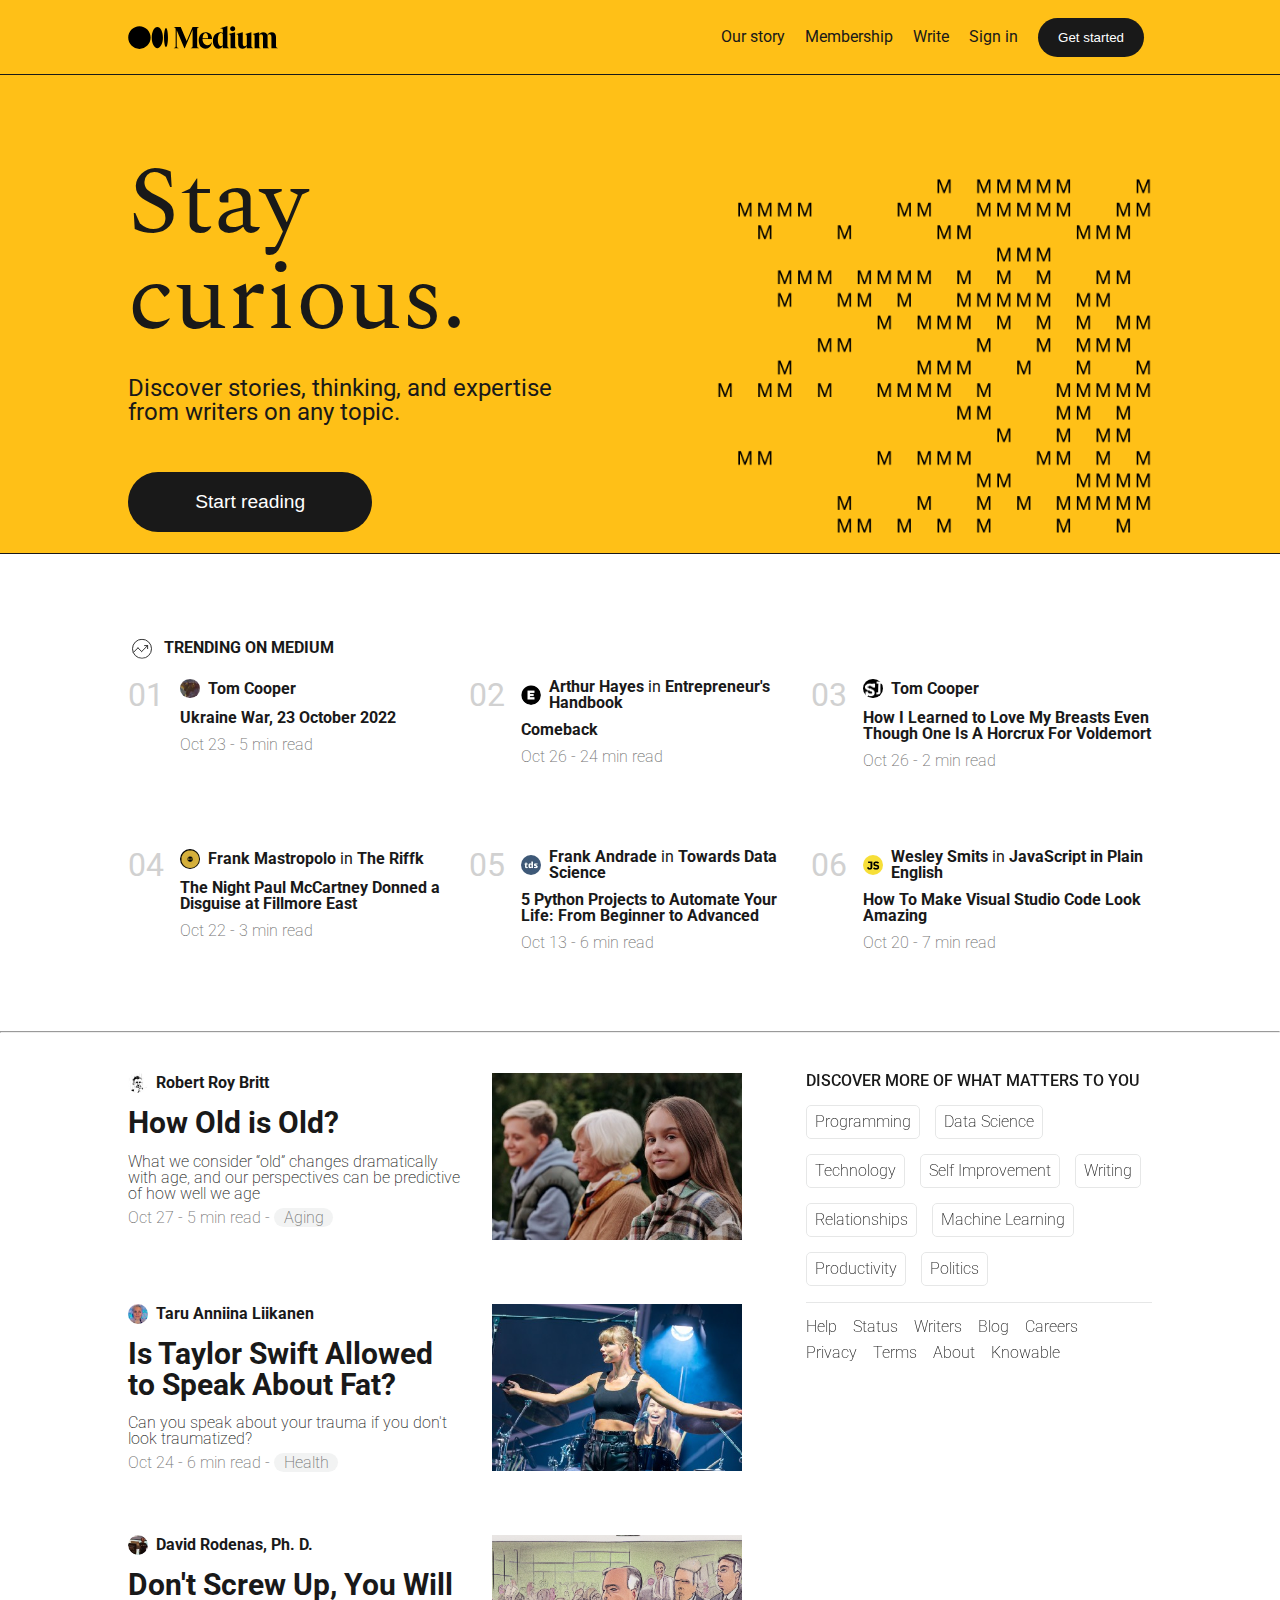
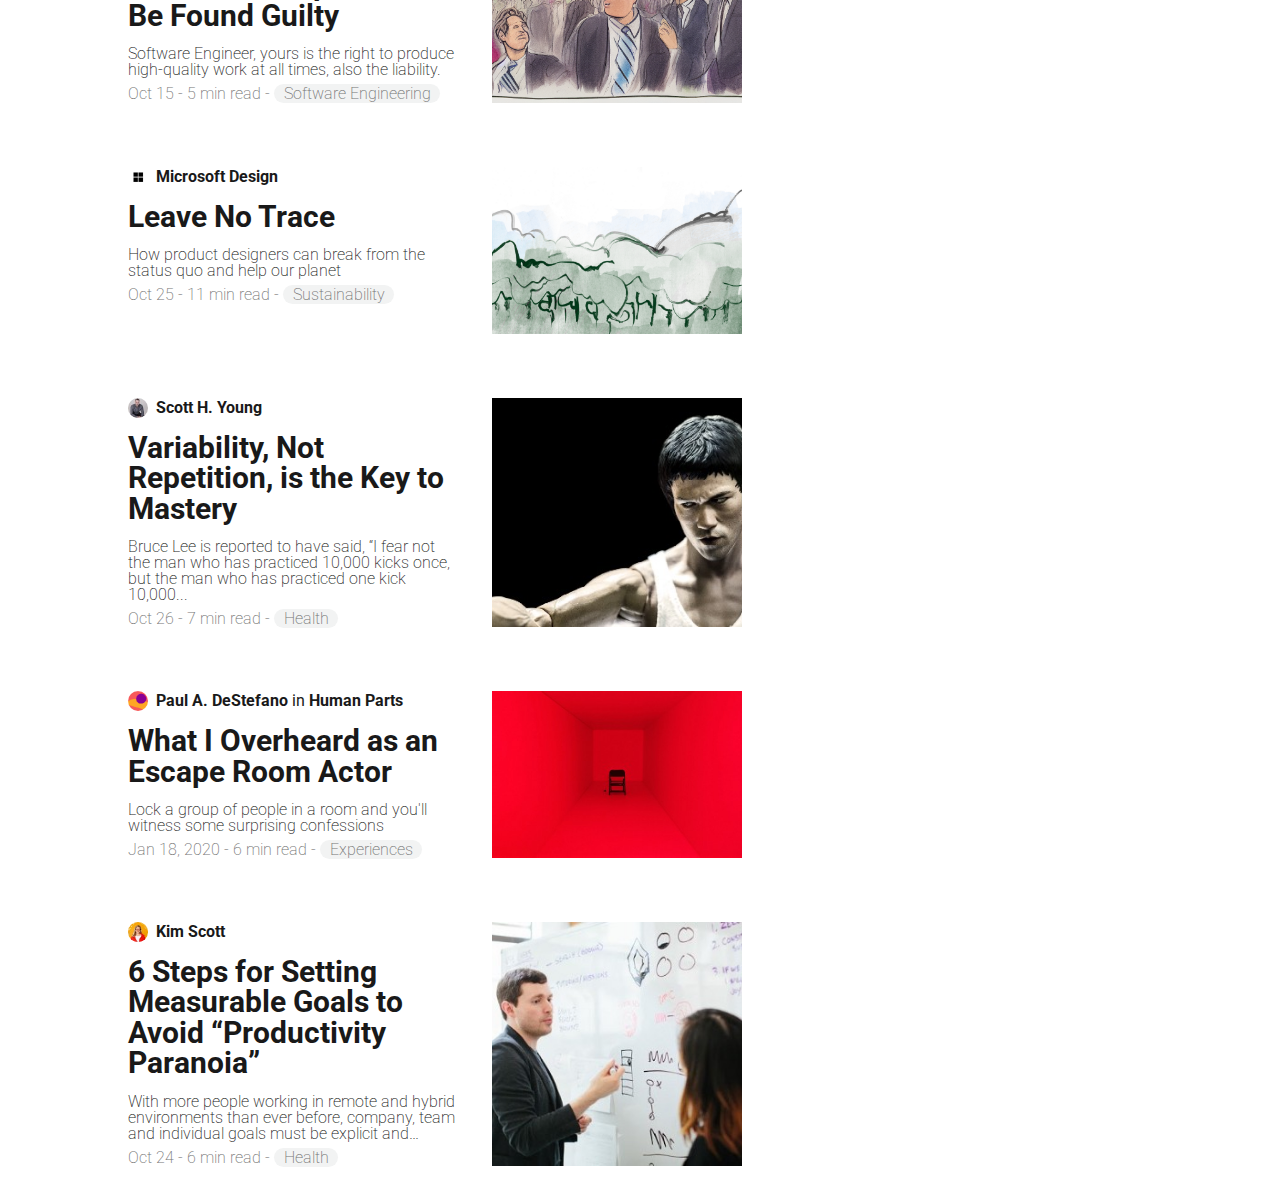
==== commit 380cd84c: "adds fixed navbar" ====
--- a/index.html
+++ b/index.html
@@ -21,23 +21,25 @@
 
 <body>
 
+    <nav class="flex">
+        <div class="flex navbar-container">
+            <img src="./assets/imgs/svg/logo.svg" alt="logo medium">
+            <ul>
+                <li>Our story</li>
+                <li>Membership</li>
+                <li>Write</li>
+                <li>Sign in</li>
+                <li>
+                    <button>Get started</button>
+                </li>
+            </ul>
+        </div>
+
+    </nav>
     <div class="main-container">
 
         <!-- NAVBAR & HERO SECTION -->
         <header>
-            <nav class="flex">
-                <img src="./assets/imgs/svg/logo.svg" alt="logo medium">
-                <ul>
-                    <li>Our story</li>
-                    <li>Membership</li>
-                    <li>Write</li>
-                    <li>Sign in</li>
-                    <li>
-                        <button>Get started</button>
-                    </li>
-                </ul>
-            </nav>
-            <hr>
             <div class="flex hero">
                 <div>
                     <h1>Stay curious.</h1>
--- a/assets/css/style.css
+++ b/assets/css/style.css
@@ -24,6 +24,7 @@
 
 .main-container {
     margin-inline: auto;
+    margin-top: 75px;
 }
 
 .flex {
@@ -47,12 +48,23 @@
 }
 
 nav {
-    width: 80%;
+    position: fixed;
+    top: 0;
+    background-color: #ffc017;
+    width: 100%;
     margin-inline: auto;
     height: 75px;
     justify-content: space-between;
     align-items: center;
     padding-block: 0.5em;
+    border-bottom: 1px solid #191919;
+}
+
+.navbar-container {
+    width: 80%;
+    margin-inline: auto;
+    justify-content: space-between;
+    z-index: 99;
 }
 
 nav img {
@@ -63,11 +75,15 @@
     color: #191919;
 }
 
+.image-container img {
+    width: 500px;
+}
+
 .hero {
     width: 80%;
     margin-inline: auto;
     justify-content: space-between;
-    margin-block: 5em;
+    padding-top: 5em;
     background-color: #ffc017;
 }
 
@@ -132,7 +148,7 @@
 .number {
     font-size: 2rem;
     margin-right: 0.5em;
-    opacity: 20%;
+    color: #D1D1D1;
 }
 
 .suggested-content {
@@ -218,7 +234,7 @@
     padding-right: 1em;
 }
 
-header button {
+button {
     background-color: #191919;
     color: #ffffff;
     border: none;
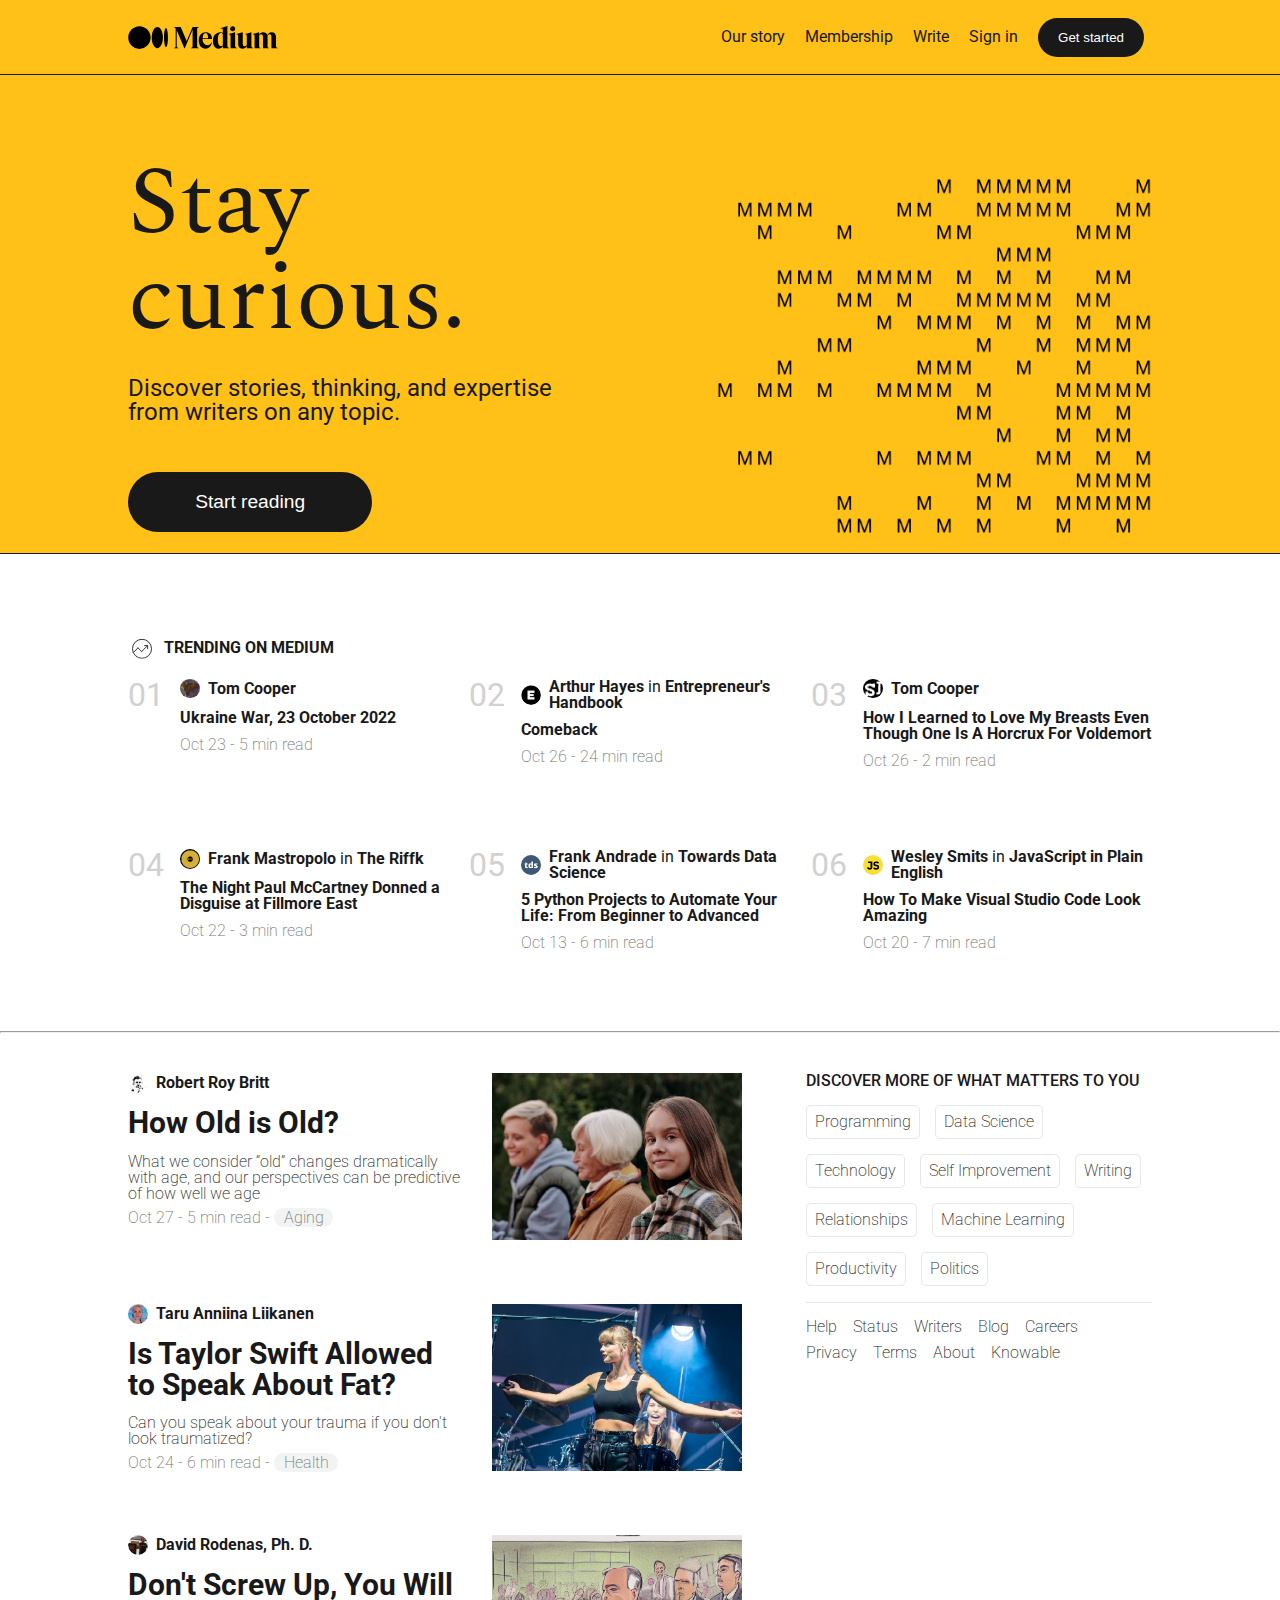
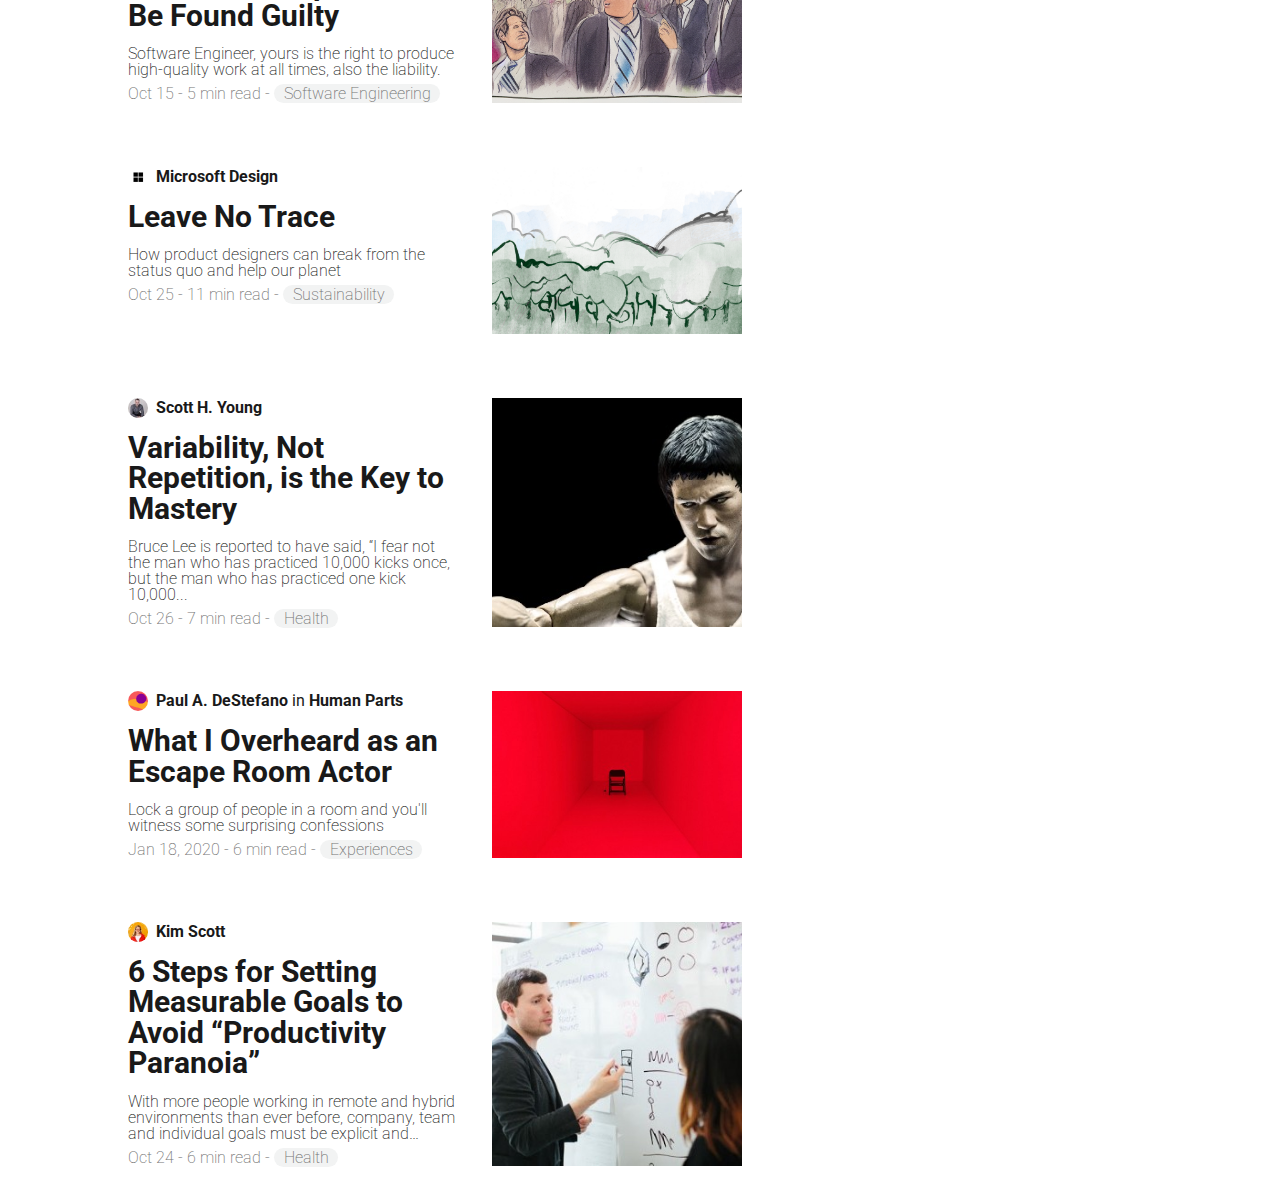
==== commit 68d20407: "adds navbar dynamic color change" ====
--- a/index.html
+++ b/index.html
@@ -302,6 +302,7 @@
                 </div>
             </aside>
         </div>
+        <script src="./assets/js/script.js"></script>
 </body>
 
 </html>--- a/assets/css/style.css
+++ b/assets/css/style.css
@@ -58,6 +58,7 @@
     align-items: center;
     padding-block: 0.5em;
     border-bottom: 1px solid #191919;
+    transition: background-color 500ms;
 }
 
 .navbar-container {
@@ -256,7 +257,11 @@
 }
 
 .sticky-aside {
-    position: sticky;
-    top: 0;
+    /* position: sticky;
+    top: 0; */
     padding-top: 2em;
+}
+
+.scrolled-navbar {
+    background-color: white;
 }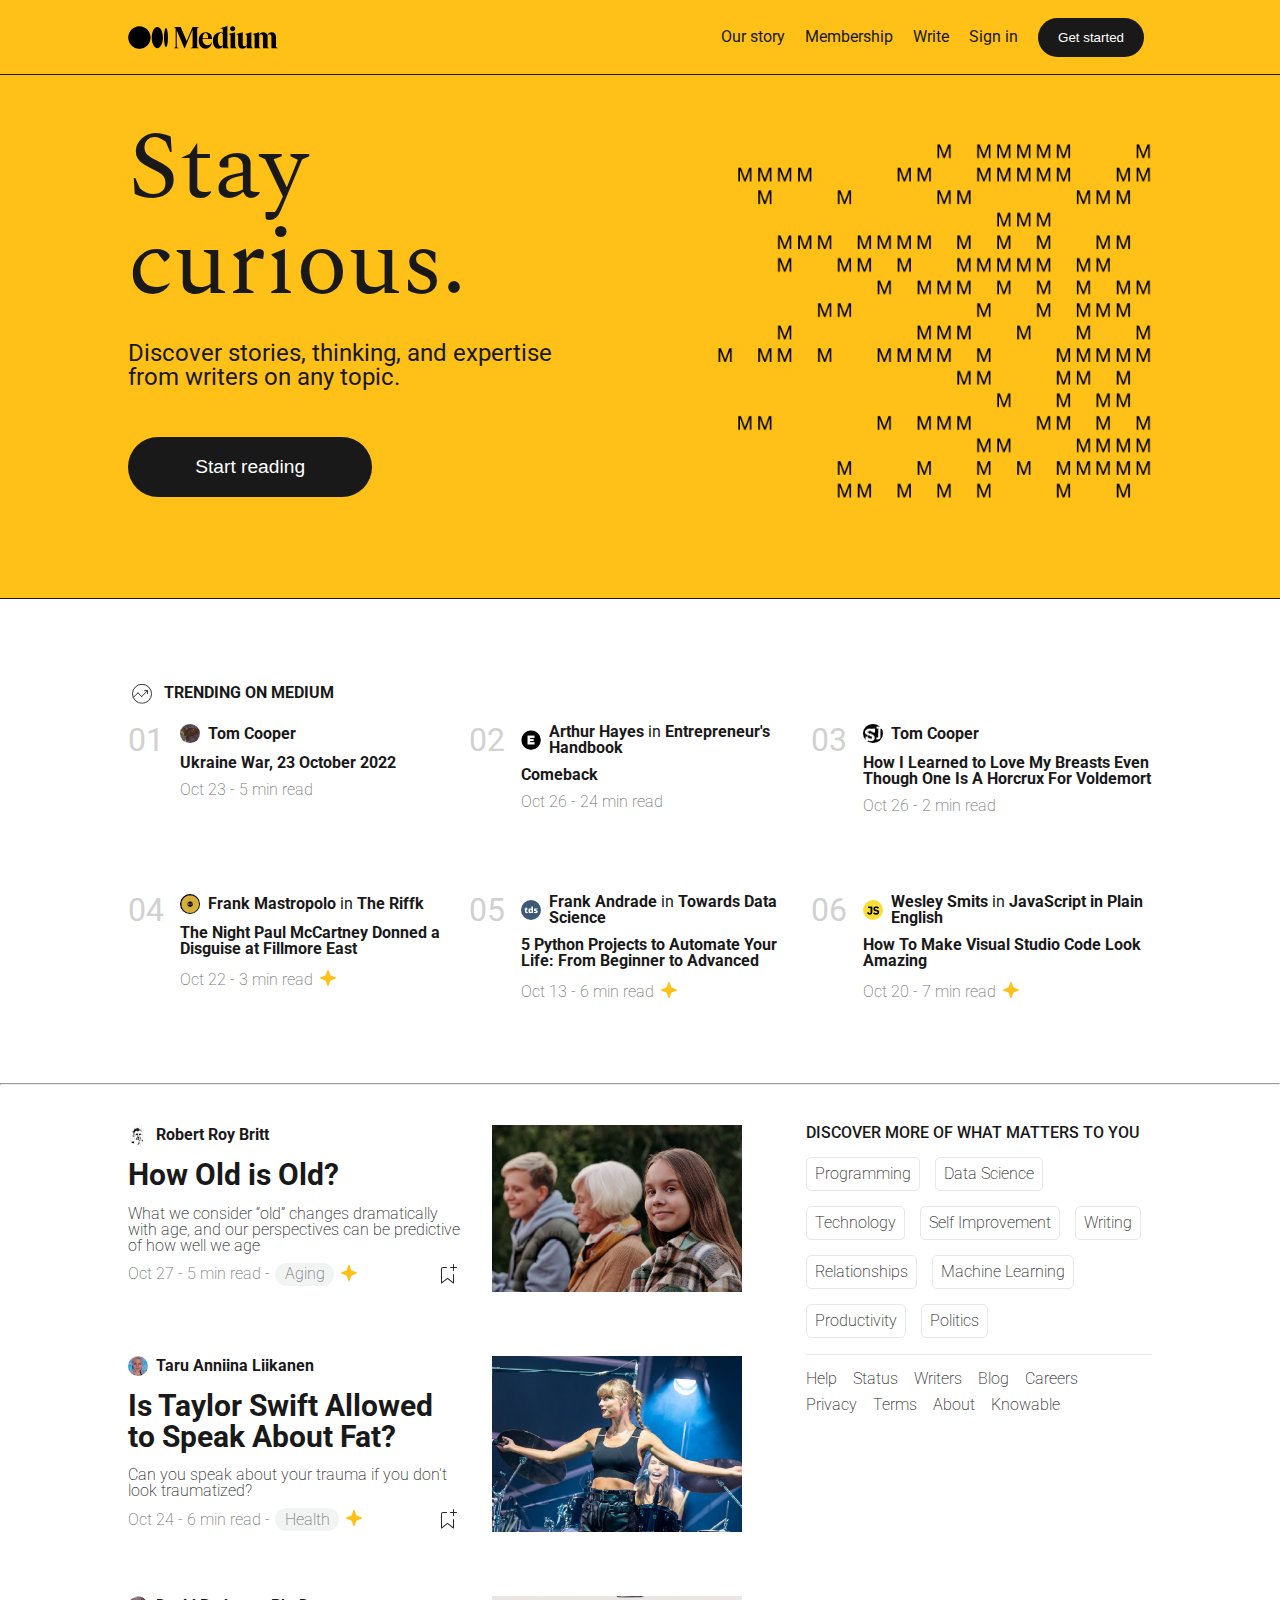
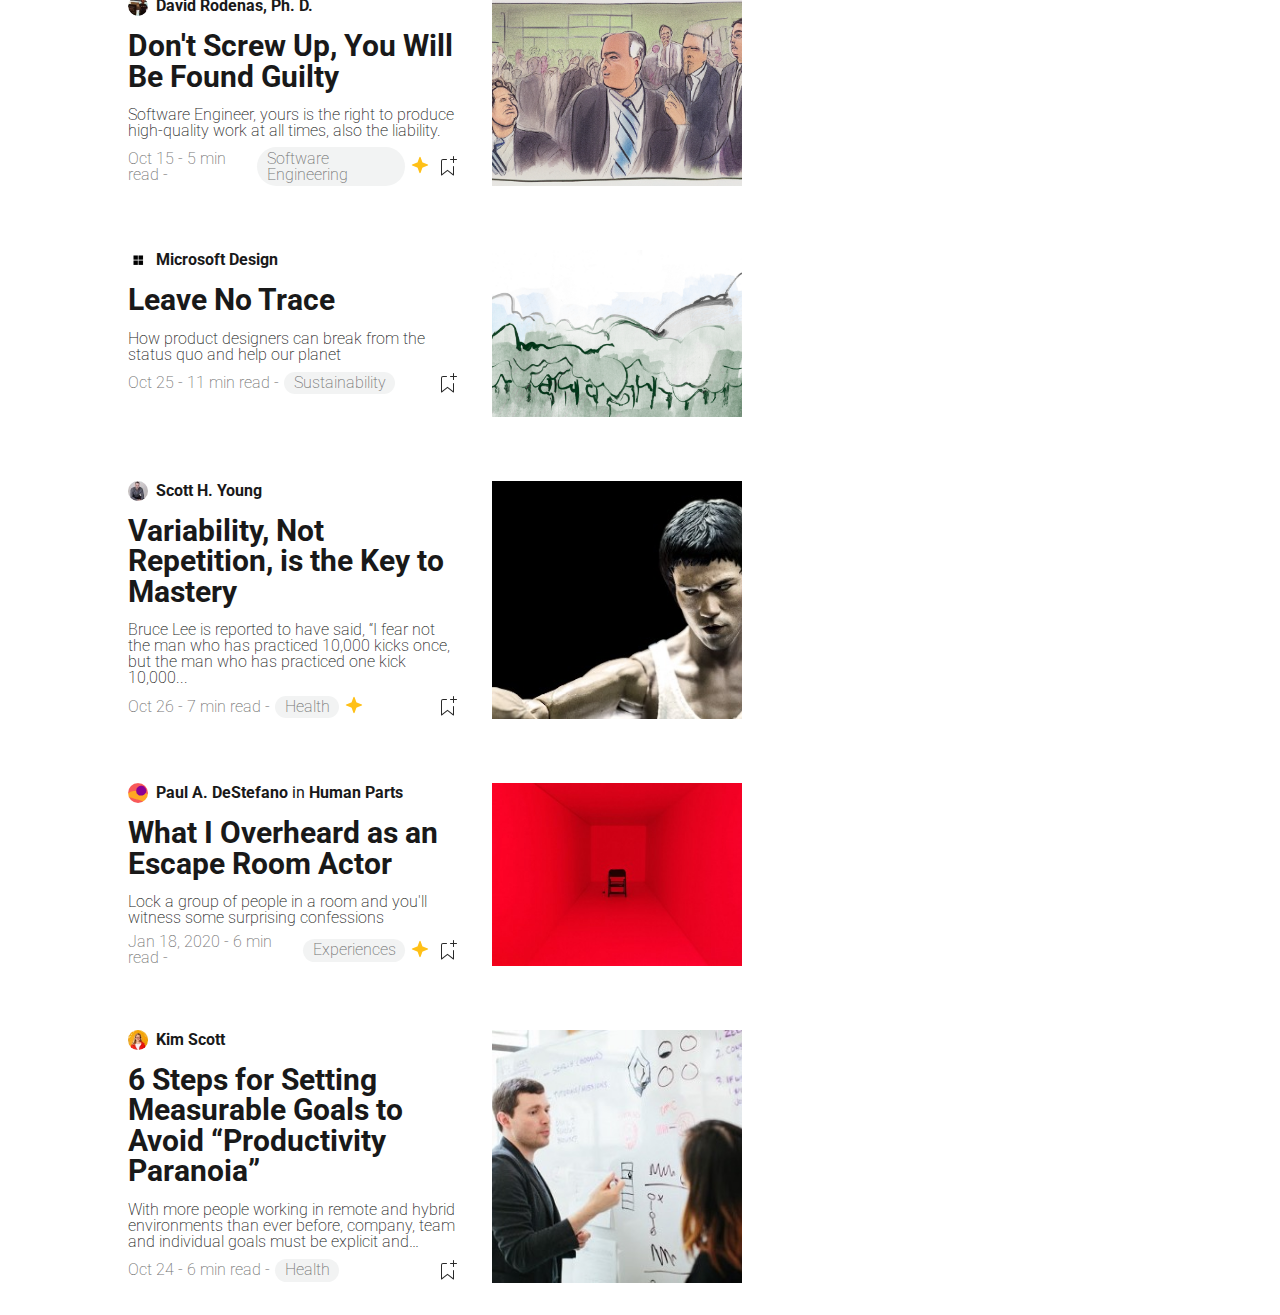
==== commit 9ee14daa: "adds icons" ====
--- a/index.html
+++ b/index.html
@@ -67,7 +67,7 @@
                         <p>Tom Cooper</p>
                     </div>
                     <h4>Ukraine War, 23 October 2022</h4>
-                    <p class="date">Oct 23 - 5 min read</p>
+                    <p class="flex date">Oct 23 - 5 min read</p>
                 </div>
             </div>
             <div class="flex trending">
@@ -79,7 +79,7 @@
                         </p>
                     </div>
                     <h4>Comeback</h4>
-                    <p class="date">Oct 26 - 24 min read</p>
+                    <p class="flex date">Oct 26 - 24 min read</p>
                 </div>
             </div>
             <div class="flex trending">
@@ -91,7 +91,7 @@
                     </div>
                     <h4>How I Learned to Love My Breasts Even Though One Is A Horcrux For Voldemort
                     </h4>
-                    <p class="date">Oct 26 - 2 min read</p>
+                    <p class="flex date">Oct 26 - 2 min read</p>
                 </div>
             </div>
             <div class="flex trending">
@@ -102,7 +102,8 @@
                         <p>Frank Mastropolo <span>in</span> The Riffk</p>
                     </div>
                     <h4>The Night Paul McCartney Donned a Disguise at Fillmore East</h4>
-                    <p class="date">Oct 22 - 3 min read</p>
+                    <p class="flex date">Oct 22 - 3 min read <span><img
+                                src="./assets/imgs/svg/star.svg" alt=""></p>
                 </div>
             </div>
             <div class="flex trending">
@@ -113,7 +114,8 @@
                         <p>Frank Andrade <span>in</span> Towards Data Science</p>
                     </div>
                     <h4>5 Python Projects to Automate Your Life: From Beginner to Advanced</h4>
-                    <p class="date">Oct 13 - 6 min read</p>
+                    <p class="flex date">Oct 13 - 6 min read <span><img
+                                src="./assets/imgs/svg/star.svg" alt=""></p>
                 </div>
             </div>
             <div class="flex trending">
@@ -124,7 +126,8 @@
                         <p>Wesley Smits <span>in</span> JavaScript in Plain English</p>
                     </div>
                     <h4>How To Make Visual Studio Code Look Amazing</h4>
-                    <p class="date">Oct 20 - 7 min read</p>
+                    <p class="flex date">Oct 20 - 7 min read <span><img
+                                src="./assets/imgs/svg/star.svg" alt=""></p>
                 </div>
             </div>
         </div>
@@ -145,7 +148,12 @@
                         <h3>How Old is Old?</h3>
                         <p class="text-preview">What we consider “old” changes dramatically with
                             age, and our perspectives can be predictive of how well we age</p>
-                        <p class="date">Oct 27 - 5 min read - <span>Aging</span></p>
+                        <p class="flex date">Oct 27 - 5 min read - <span>Aging</span>
+                            <span class="star">
+                                <img src="./assets/imgs/svg/star.svg" alt="">
+                            </span>
+                            <img src="./assets/imgs/svg/bookmark.svg" alt="">
+                        </p>
                     </div>
                     <img src="./assets/imgs/image08.jpeg" alt="">
                 </div>
@@ -158,7 +166,12 @@
                         <h3>Is Taylor Swift Allowed to Speak About Fat?</h3>
                         <p class="text-preview">Can you speak about your trauma if you don't look
                             traumatized?</p>
-                        <p class="date">Oct 24 - 6 min read - <span>Health</span></p>
+                        <p class="flex date">Oct 24 - 6 min read - <span>Health</span>
+                            <span class="star">
+                                <img src="./assets/imgs/svg/star.svg" alt="">
+                            </span>
+                            <img src="./assets/imgs/svg/bookmark.svg" alt="">
+                        </p>
                     </div>
                     <img src="./assets/imgs/image10.jpeg" alt="">
                 </div>
@@ -171,7 +184,11 @@
                         <h3>Don&apos;t Screw Up, You Will Be Found Guilty</h3>
                         <p class="text-preview">Software Engineer, yours is the right to produce
                             high-quality work at all times, also the liability.</p>
-                        <p class="date">Oct 15 - 5 min read - <span>Software Engineering</span></p>
+                        <p class="flex date">Oct 15 - 5 min read - <span>Software
+                                Engineering</span>
+                            <span class="star"><img src="./assets/imgs/svg/star.svg" alt=""></span>
+                            <img src="./assets/imgs/svg/bookmark.svg" alt="">
+                        </p>
                     </div>
                     <img src="./assets/imgs/image12.png" alt="">
                 </div>
@@ -184,7 +201,9 @@
                         <h3>Leave No Trace</h3>
                         <p class="text-preview">How product designers can break from the status quo
                             and help our planet</p>
-                        <p class="date">Oct 25 - 11 min read - <span>Sustainability</span></p>
+                        <p class="flex date">Oct 25 - 11 min read - <span>Sustainability</span>
+                            <img src="./assets/imgs/svg/bookmark.svg" alt="">
+                        </p>
                     </div>
                     <img src="./assets/imgs/image14.png" alt="">
                 </div>
@@ -198,7 +217,12 @@
                         <p class="text-preview">Bruce Lee is reported to have said, “I fear not the
                             man who has practiced 10,000 kicks once, but the man who has practiced
                             one kick 10,000...</p>
-                        <p class="date">Oct 26 - 7 min read - <span>Health</span></p>
+                        <p class="flex date">Oct 26 - 7 min read - <span>Health</span>
+                            <span class="star">
+                                <img src="./assets/imgs/svg/star.svg" alt="">
+                            </span>
+                            <img src="./assets/imgs/svg/bookmark.svg" alt="">
+                        </p>
                     </div>
                     <img src="./assets/imgs/image16.jpg" alt="">
                 </div>
@@ -211,7 +235,11 @@
                         <h3>What I Overheard as an Escape Room Actor</h3>
                         <p class="text-preview">Lock a group of people in a room and you&apos;ll
                             witness some surprising confessions</p>
-                        <p class="date">Jan 18, 2020 - 6 min read - <span>Experiences</span></p>
+                        <p class="flex date">Jan 18, 2020 - 6 min read -
+                            <span>Experiences</span><span class="star"><img
+                                    src="./assets/imgs/svg/star.svg" alt=""></span>
+                            <img src="./assets/imgs/svg/bookmark.svg" alt="">
+                        </p>
                     </div>
                     <img src="./assets/imgs/image18.jpeg" alt="">
                 </div>
@@ -226,7 +254,9 @@
                         <p class="text-preview">With more people working in remote and hybrid
                             environments than ever before, company, team and individual goals must
                             be explicit and…</p>
-                        <p class="date">Oct 24 - 6 min read - <span>Health</span></p>
+                        <p class="flex date">Oct 24 - 6 min read - <span>Health</span>
+                            <img src="./assets/imgs/svg/bookmark.svg" alt="">
+                        </p>
                     </div>
                     <img src="./assets/imgs/image20.jpg" alt="">
                 </div>
--- a/assets/css/style.css
+++ b/assets/css/style.css
@@ -24,7 +24,7 @@
 
 .main-container {
     margin-inline: auto;
-    margin-top: 75px;
+    margin-top: 40px;
 }
 
 .flex {
@@ -40,6 +40,7 @@
     background-color: #ffc017;
     border-bottom: 1.5px solid #191919;
     margin-bottom: 5em;
+    padding-bottom: 5em;
 }
 
 li {
@@ -186,14 +187,26 @@
     font-weight: 200;
 }
 
-.date span {
+.date {
+    align-items: center;
+    gap: 5px;
+}
+
+
+.article-text .date span:first-of-type {
     background-color: #F2F3F3;
     padding-inline: 0.6em;
+    padding-block: 0.2em;
     border-radius: 25px;
+}
+
+.article-text .date span:last-of-type {
+    margin-right: auto;
 }
 
 .article-text {
     margin-right: 2em;
+    width: 80%;
 }
 
 aside {
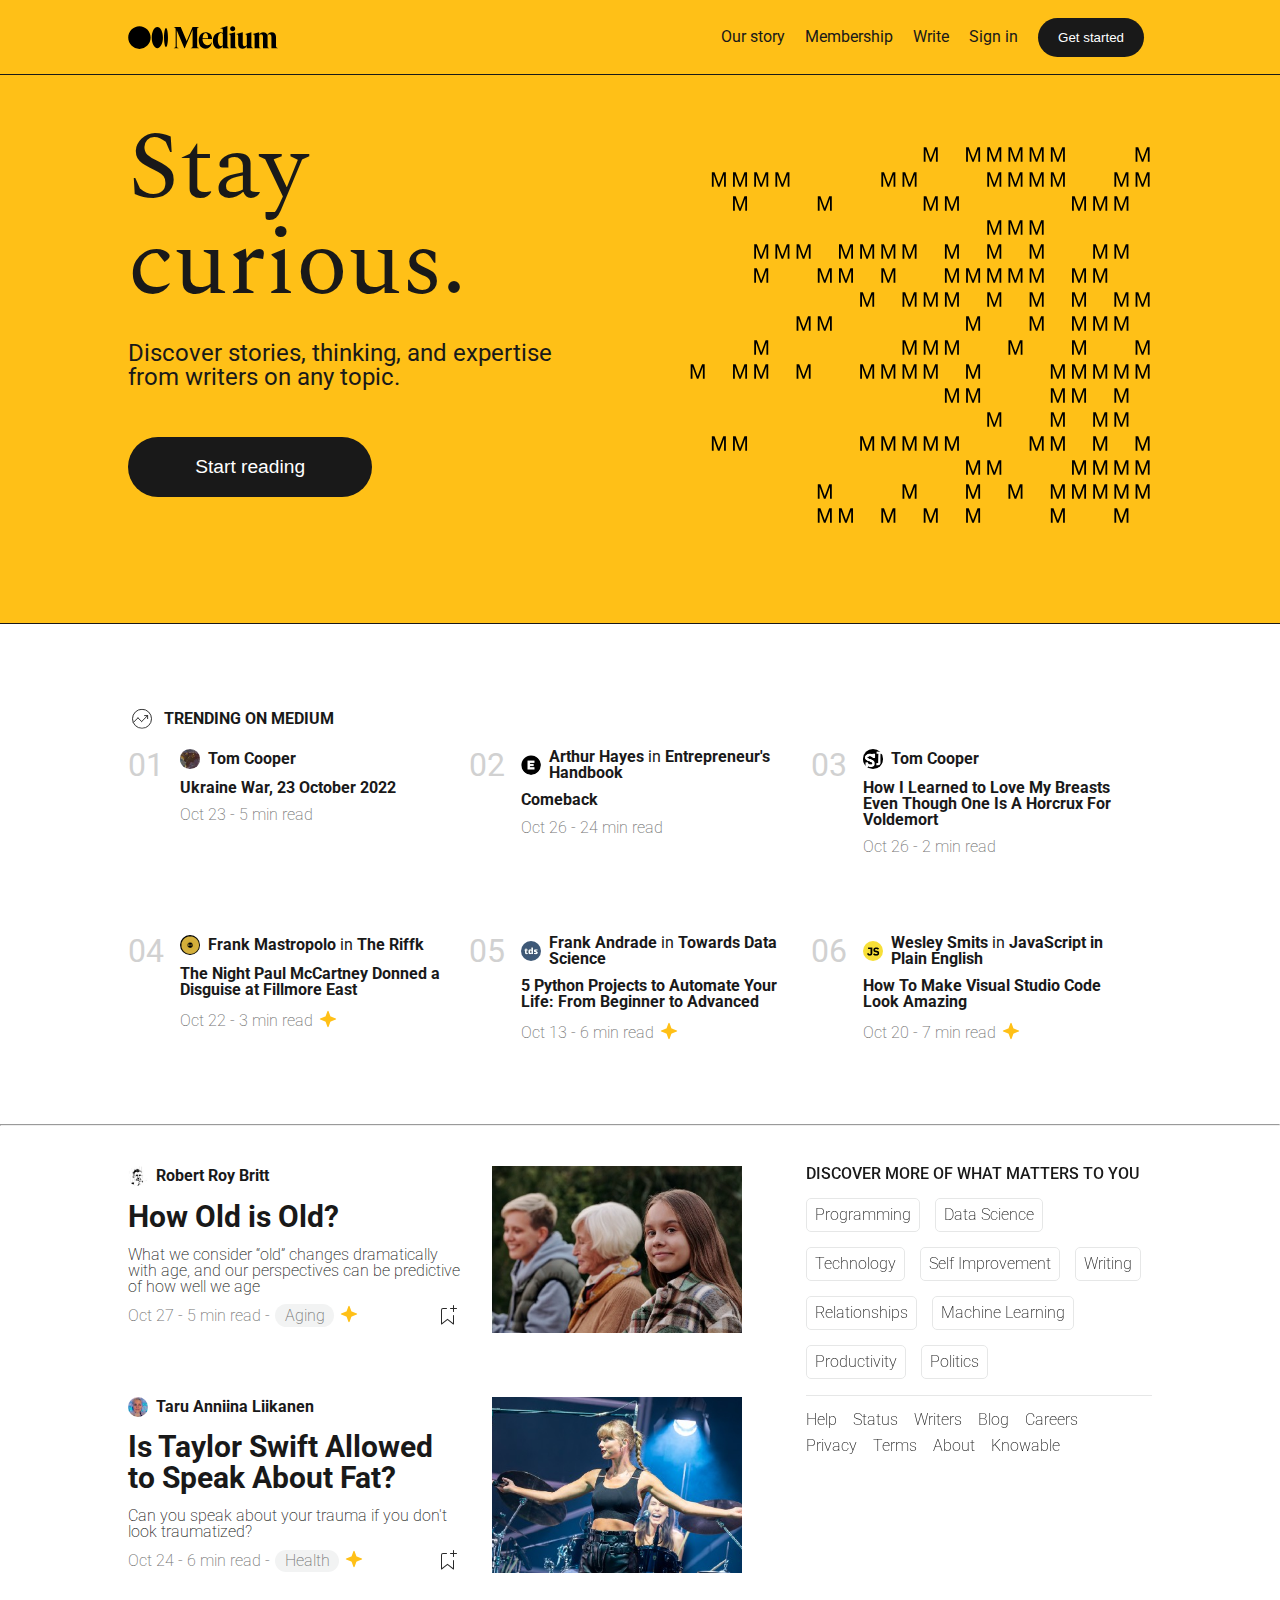
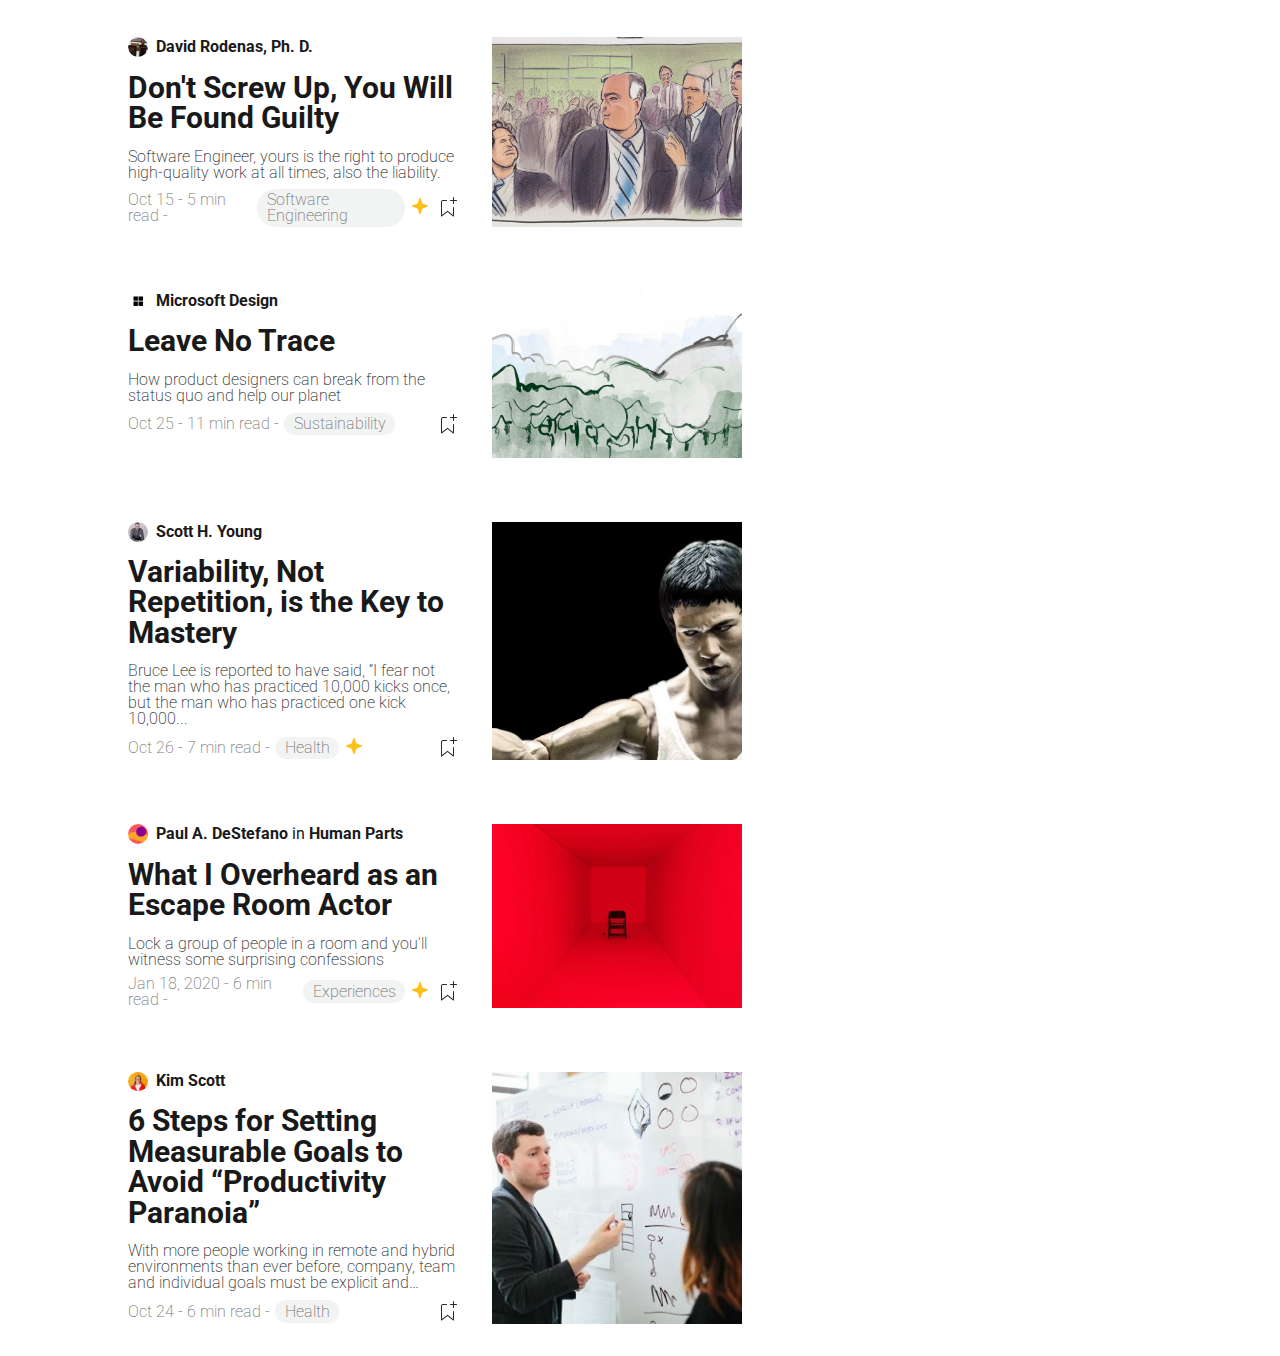
==== commit 36589fa8: "update" ====
--- a/index.html
+++ b/index.html
@@ -48,7 +48,6129 @@
                     <button>Start reading</button>
                 </div>
                 <div class="image-container">
-                    <img src="./assets/imgs/m.png" alt="">
+                    <!-- ARTWORK con "M" ripetute -->
+                    <svg xmlns="http://www.w3.org/2000/svg" viewBox="0 0 585 462" width="585"
+                        height="462" preserveAspectRatio="xMidYMid meet"
+                        style="width: 100%; height: 100%; transform: translate3d(0px, 0px, 0px); content-visibility: visible;">
+                        <defs>
+                            <clipPath id="__lottie_element_3372">
+                                <rect width="585" height="462" x="0" y="0"></rect>
+                            </clipPath>
+                        </defs>
+                        <g clip-path="url(#__lottie_element_3372)">
+                            <g fill="rgb(0,0,0)" font-size="22" font-family="Shne"
+                                font-style="normal" font-weight="normal" aria-label=" M M M M M M M M M M M M M M
+            M M M M M M M M M M M M M M M M M M M M M
+           M M M M M M M M M M M M M M M M M M M M M M M M M
+            M M M M M M M M M M M M
+            M M M M M M M M M M M M M M M M M M M
+            M M M M M M M M M M M M M M M M M M M M M
+            M M M M M M M M M M M M M M
+           M M M M M M M M M M M M M M M M M
+           M M M M M M M M M M M M M M M M M M M
+            M M M M M M M M M M M M M M M M M M M M M M M
+           M M M M M M M M M M M M
+            M M M M M M M M M M M M
+            M M M M M M M M M M M M M M M M M M M M M
+            M M M M M M M M M M M
+            M M M M M M M M M M M M M M M M M
+            M M M M M M M M M M M M M M M M
+           " transform="matrix(1,0,0,1,291,232)" opacity="1" style="display: block;">
+                                <g stroke-linecap="butt" stroke-linejoin="round"
+                                    stroke-miterlimit="4"
+                                    transform="matrix(1,0,0,1,-33.238014221191406,-187.70428466796875)"
+                                    opacity="0" style="display: inherit;">
+                                    <g transform="scale(0.22,0.22)">
+                                        <g style="display: none;"></g>
+                                    </g>
+                                </g>
+                                <g stroke-linecap="butt" stroke-linejoin="round"
+                                    stroke-miterlimit="4"
+                                    transform="matrix(1,0,0,1,-28.6619930267334,-187.70428466796875)"
+                                    opacity="0" style="display: inherit;">
+                                    <g transform="scale(0.22,0.22)">
+                                        <g transform="matrix(1,0,0,1,0,0)" opacity="1"
+                                            style="display: block;">
+                                            <path
+                                                d=" M46.82899856567383,0 C46.82899856567383,0 68.98500061035156,-59.518001556396484 68.98500061035156,-59.518001556396484 C68.98500061035156,-59.518001556396484 68.98500061035156,0 68.98500061035156,0 C68.98500061035156,0 77.947998046875,0 77.947998046875,0 C77.947998046875,0 77.947998046875,-72.30799865722656 77.947998046875,-72.30799865722656 C77.947998046875,-72.30799865722656 65.15799713134766,-72.30799865722656 65.15799713134766,-72.30799865722656 C65.15799713134766,-72.30799865722656 43.10300064086914,-12.890999794006348 43.10300064086914,-12.890999794006348 C43.10300064086914,-12.890999794006348 21.14900016784668,-72.30799865722656 21.14900016784668,-72.30799865722656 C21.14900016784668,-72.30799865722656 7.955999851226807,-72.30799865722656 7.955999851226807,-72.30799865722656 C7.955999851226807,-72.30799865722656 7.955999851226807,0 7.955999851226807,0 C7.955999851226807,0 17.020000457763672,0 17.020000457763672,0 C17.020000457763672,0 17.020000457763672,-59.518001556396484 17.020000457763672,-59.518001556396484 C17.020000457763672,-59.518001556396484 39.07500076293945,0 39.07500076293945,0 C39.07500076293945,0 46.82899856567383,0 46.82899856567383,0z">
+                                            </path>
+                                            <g opacity="1" transform="matrix(1,0,0,1,0,0)"></g>
+                                        </g>
+                                    </g>
+                                </g>
+                                <g stroke-linecap="butt" stroke-linejoin="round"
+                                    stroke-miterlimit="4"
+                                    transform="matrix(1,0,0,1,-9.940010070800781,-187.70428466796875)"
+                                    opacity="0" style="display: inherit;">
+                                    <g transform="scale(0.22,0.22)">
+                                        <g style="display: none;"></g>
+                                    </g>
+                                </g>
+                                <g stroke-linecap="butt" stroke-linejoin="round"
+                                    stroke-miterlimit="4"
+                                    transform="matrix(1,0,0,1,-5.363988876342773,-187.70428466796875)"
+                                    opacity="0" style="display: inherit;">
+                                    <g transform="scale(0.22,0.22)">
+                                        <g transform="matrix(1,0,0,1,0,0)" opacity="1"
+                                            style="display: block;">
+                                            <path
+                                                d=" M46.82899856567383,0 C46.82899856567383,0 68.98500061035156,-59.518001556396484 68.98500061035156,-59.518001556396484 C68.98500061035156,-59.518001556396484 68.98500061035156,0 68.98500061035156,0 C68.98500061035156,0 77.947998046875,0 77.947998046875,0 C77.947998046875,0 77.947998046875,-72.30799865722656 77.947998046875,-72.30799865722656 C77.947998046875,-72.30799865722656 65.15799713134766,-72.30799865722656 65.15799713134766,-72.30799865722656 C65.15799713134766,-72.30799865722656 43.10300064086914,-12.890999794006348 43.10300064086914,-12.890999794006348 C43.10300064086914,-12.890999794006348 21.14900016784668,-72.30799865722656 21.14900016784668,-72.30799865722656 C21.14900016784668,-72.30799865722656 7.955999851226807,-72.30799865722656 7.955999851226807,-72.30799865722656 C7.955999851226807,-72.30799865722656 7.955999851226807,0 7.955999851226807,0 C7.955999851226807,0 17.020000457763672,0 17.020000457763672,0 C17.020000457763672,0 17.020000457763672,-59.518001556396484 17.020000457763672,-59.518001556396484 C17.020000457763672,-59.518001556396484 39.07500076293945,0 39.07500076293945,0 C39.07500076293945,0 46.82899856567383,0 46.82899856567383,0z">
+                                            </path>
+                                            <g opacity="1" transform="matrix(1,0,0,1,0,0)"></g>
+                                        </g>
+                                    </g>
+                                </g>
+                                <g stroke-linecap="butt" stroke-linejoin="round"
+                                    stroke-miterlimit="4"
+                                    transform="matrix(1,0,0,1,13.357994079589844,-187.70428466796875)"
+                                    opacity="0" style="display: inherit;">
+                                    <g transform="scale(0.22,0.22)">
+                                        <g style="display: none;"></g>
+                                    </g>
+                                </g>
+                                <g stroke-linecap="butt" stroke-linejoin="round"
+                                    stroke-miterlimit="4"
+                                    transform="matrix(1,0,0,1,17.93400001525879,-187.70428466796875)"
+                                    opacity="0" style="display: inherit;">
+                                    <g transform="scale(0.22,0.22)">
+                                        <g transform="matrix(1,0,0,1,0,0)" opacity="1"
+                                            style="display: block;">
+                                            <path
+                                                d=" M46.82899856567383,0 C46.82899856567383,0 68.98500061035156,-59.518001556396484 68.98500061035156,-59.518001556396484 C68.98500061035156,-59.518001556396484 68.98500061035156,0 68.98500061035156,0 C68.98500061035156,0 77.947998046875,0 77.947998046875,0 C77.947998046875,0 77.947998046875,-72.30799865722656 77.947998046875,-72.30799865722656 C77.947998046875,-72.30799865722656 65.15799713134766,-72.30799865722656 65.15799713134766,-72.30799865722656 C65.15799713134766,-72.30799865722656 43.10300064086914,-12.890999794006348 43.10300064086914,-12.890999794006348 C43.10300064086914,-12.890999794006348 21.14900016784668,-72.30799865722656 21.14900016784668,-72.30799865722656 C21.14900016784668,-72.30799865722656 7.955999851226807,-72.30799865722656 7.955999851226807,-72.30799865722656 C7.955999851226807,-72.30799865722656 7.955999851226807,0 7.955999851226807,0 C7.955999851226807,0 17.020000457763672,0 17.020000457763672,0 C17.020000457763672,0 17.020000457763672,-59.518001556396484 17.020000457763672,-59.518001556396484 C17.020000457763672,-59.518001556396484 39.07500076293945,0 39.07500076293945,0 C39.07500076293945,0 46.82899856567383,0 46.82899856567383,0z">
+                                            </path>
+                                            <g opacity="1" transform="matrix(1,0,0,1,0,0)"></g>
+                                        </g>
+                                    </g>
+                                </g>
+                                <g stroke-linecap="butt" stroke-linejoin="round"
+                                    stroke-miterlimit="4"
+                                    transform="matrix(1,0,0,1,36.65599822998047,-187.70428466796875)"
+                                    opacity="0" style="display: inherit;">
+                                    <g transform="scale(0.22,0.22)">
+                                        <g style="display: none;"></g>
+                                    </g>
+                                </g>
+                                <g stroke-linecap="butt" stroke-linejoin="round"
+                                    stroke-miterlimit="4"
+                                    transform="matrix(1,0,0,1,41.23198699951172,-187.70428466796875)"
+                                    opacity="1" style="display: inherit;">
+                                    <g transform="scale(0.22,0.22)">
+                                        <g transform="matrix(1,0,0,1,0,0)" opacity="1"
+                                            style="display: block;">
+                                            <path
+                                                d=" M46.82899856567383,0 C46.82899856567383,0 68.98500061035156,-59.518001556396484 68.98500061035156,-59.518001556396484 C68.98500061035156,-59.518001556396484 68.98500061035156,0 68.98500061035156,0 C68.98500061035156,0 77.947998046875,0 77.947998046875,0 C77.947998046875,0 77.947998046875,-72.30799865722656 77.947998046875,-72.30799865722656 C77.947998046875,-72.30799865722656 65.15799713134766,-72.30799865722656 65.15799713134766,-72.30799865722656 C65.15799713134766,-72.30799865722656 43.10300064086914,-12.890999794006348 43.10300064086914,-12.890999794006348 C43.10300064086914,-12.890999794006348 21.14900016784668,-72.30799865722656 21.14900016784668,-72.30799865722656 C21.14900016784668,-72.30799865722656 7.955999851226807,-72.30799865722656 7.955999851226807,-72.30799865722656 C7.955999851226807,-72.30799865722656 7.955999851226807,0 7.955999851226807,0 C7.955999851226807,0 17.020000457763672,0 17.020000457763672,0 C17.020000457763672,0 17.020000457763672,-59.518001556396484 17.020000457763672,-59.518001556396484 C17.020000457763672,-59.518001556396484 39.07500076293945,0 39.07500076293945,0 C39.07500076293945,0 46.82899856567383,0 46.82899856567383,0z">
+                                            </path>
+                                            <g opacity="1" transform="matrix(1,0,0,1,0,0)"></g>
+                                        </g>
+                                    </g>
+                                </g>
+                                <g stroke-linecap="butt" stroke-linejoin="round"
+                                    stroke-miterlimit="4"
+                                    transform="matrix(1,0,0,1,59.954002380371094,-187.70428466796875)"
+                                    opacity="1" style="display: inherit;">
+                                    <g transform="scale(0.22,0.22)">
+                                        <g style="display: none;"></g>
+                                    </g>
+                                </g>
+                                <g stroke-linecap="butt" stroke-linejoin="round"
+                                    stroke-miterlimit="4"
+                                    transform="matrix(1,0,0,1,64.52999114990234,-187.70428466796875)"
+                                    opacity="0" style="display: inherit;">
+                                    <g transform="scale(0.22,0.22)">
+                                        <g transform="matrix(1,0,0,1,0,0)" opacity="1"
+                                            style="display: block;">
+                                            <path
+                                                d=" M46.82899856567383,0 C46.82899856567383,0 68.98500061035156,-59.518001556396484 68.98500061035156,-59.518001556396484 C68.98500061035156,-59.518001556396484 68.98500061035156,0 68.98500061035156,0 C68.98500061035156,0 77.947998046875,0 77.947998046875,0 C77.947998046875,0 77.947998046875,-72.30799865722656 77.947998046875,-72.30799865722656 C77.947998046875,-72.30799865722656 65.15799713134766,-72.30799865722656 65.15799713134766,-72.30799865722656 C65.15799713134766,-72.30799865722656 43.10300064086914,-12.890999794006348 43.10300064086914,-12.890999794006348 C43.10300064086914,-12.890999794006348 21.14900016784668,-72.30799865722656 21.14900016784668,-72.30799865722656 C21.14900016784668,-72.30799865722656 7.955999851226807,-72.30799865722656 7.955999851226807,-72.30799865722656 C7.955999851226807,-72.30799865722656 7.955999851226807,0 7.955999851226807,0 C7.955999851226807,0 17.020000457763672,0 17.020000457763672,0 C17.020000457763672,0 17.020000457763672,-59.518001556396484 17.020000457763672,-59.518001556396484 C17.020000457763672,-59.518001556396484 39.07500076293945,0 39.07500076293945,0 C39.07500076293945,0 46.82899856567383,0 46.82899856567383,0z">
+                                            </path>
+                                            <g opacity="1" transform="matrix(1,0,0,1,0,0)"></g>
+                                        </g>
+                                    </g>
+                                </g>
+                                <g stroke-linecap="butt" stroke-linejoin="round"
+                                    stroke-miterlimit="4"
+                                    transform="matrix(1,0,0,1,83.25200653076172,-187.70428466796875)"
+                                    opacity="0" style="display: inherit;">
+                                    <g transform="scale(0.22,0.22)">
+                                        <g style="display: none;"></g>
+                                    </g>
+                                </g>
+                                <g stroke-linecap="butt" stroke-linejoin="round"
+                                    stroke-miterlimit="4"
+                                    transform="matrix(1,0,0,1,87.82799530029297,-187.70428466796875)"
+                                    opacity="1" style="display: inherit;">
+                                    <g transform="scale(0.22,0.22)">
+                                        <g transform="matrix(1,0,0,1,0,0)" opacity="1"
+                                            style="display: block;">
+                                            <path
+                                                d=" M46.82899856567383,0 C46.82899856567383,0 68.98500061035156,-59.518001556396484 68.98500061035156,-59.518001556396484 C68.98500061035156,-59.518001556396484 68.98500061035156,0 68.98500061035156,0 C68.98500061035156,0 77.947998046875,0 77.947998046875,0 C77.947998046875,0 77.947998046875,-72.30799865722656 77.947998046875,-72.30799865722656 C77.947998046875,-72.30799865722656 65.15799713134766,-72.30799865722656 65.15799713134766,-72.30799865722656 C65.15799713134766,-72.30799865722656 43.10300064086914,-12.890999794006348 43.10300064086914,-12.890999794006348 C43.10300064086914,-12.890999794006348 21.14900016784668,-72.30799865722656 21.14900016784668,-72.30799865722656 C21.14900016784668,-72.30799865722656 7.955999851226807,-72.30799865722656 7.955999851226807,-72.30799865722656 C7.955999851226807,-72.30799865722656 7.955999851226807,0 7.955999851226807,0 C7.955999851226807,0 17.020000457763672,0 17.020000457763672,0 C17.020000457763672,0 17.020000457763672,-59.518001556396484 17.020000457763672,-59.518001556396484 C17.020000457763672,-59.518001556396484 39.07500076293945,0 39.07500076293945,0 C39.07500076293945,0 46.82899856567383,0 46.82899856567383,0z">
+                                            </path>
+                                            <g opacity="1" transform="matrix(1,0,0,1,0,0)"></g>
+                                        </g>
+                                    </g>
+                                </g>
+                                <g stroke-linecap="butt" stroke-linejoin="round"
+                                    stroke-miterlimit="4"
+                                    transform="matrix(1,0,0,1,106.54999542236328,-187.70428466796875)"
+                                    opacity="1" style="display: inherit;">
+                                    <g transform="scale(0.22,0.22)">
+                                        <g style="display: none;"></g>
+                                    </g>
+                                </g>
+                                <g stroke-linecap="butt" stroke-linejoin="round"
+                                    stroke-miterlimit="4"
+                                    transform="matrix(1,0,0,1,111.1259994506836,-187.70428466796875)"
+                                    opacity="1" style="display: inherit;">
+                                    <g transform="scale(0.22,0.22)">
+                                        <g transform="matrix(1,0,0,1,0,0)" opacity="1"
+                                            style="display: block;">
+                                            <path
+                                                d=" M46.82899856567383,0 C46.82899856567383,0 68.98500061035156,-59.518001556396484 68.98500061035156,-59.518001556396484 C68.98500061035156,-59.518001556396484 68.98500061035156,0 68.98500061035156,0 C68.98500061035156,0 77.947998046875,0 77.947998046875,0 C77.947998046875,0 77.947998046875,-72.30799865722656 77.947998046875,-72.30799865722656 C77.947998046875,-72.30799865722656 65.15799713134766,-72.30799865722656 65.15799713134766,-72.30799865722656 C65.15799713134766,-72.30799865722656 43.10300064086914,-12.890999794006348 43.10300064086914,-12.890999794006348 C43.10300064086914,-12.890999794006348 21.14900016784668,-72.30799865722656 21.14900016784668,-72.30799865722656 C21.14900016784668,-72.30799865722656 7.955999851226807,-72.30799865722656 7.955999851226807,-72.30799865722656 C7.955999851226807,-72.30799865722656 7.955999851226807,0 7.955999851226807,0 C7.955999851226807,0 17.020000457763672,0 17.020000457763672,0 C17.020000457763672,0 17.020000457763672,-59.518001556396484 17.020000457763672,-59.518001556396484 C17.020000457763672,-59.518001556396484 39.07500076293945,0 39.07500076293945,0 C39.07500076293945,0 46.82899856567383,0 46.82899856567383,0z">
+                                            </path>
+                                            <g opacity="1" transform="matrix(1,0,0,1,0,0)"></g>
+                                        </g>
+                                    </g>
+                                </g>
+                                <g stroke-linecap="butt" stroke-linejoin="round"
+                                    stroke-miterlimit="4"
+                                    transform="matrix(1,0,0,1,129.84800720214844,-187.70428466796875)"
+                                    opacity="0" style="display: inherit;">
+                                    <g transform="scale(0.22,0.22)">
+                                        <g style="display: none;"></g>
+                                    </g>
+                                </g>
+                                <g stroke-linecap="butt" stroke-linejoin="round"
+                                    stroke-miterlimit="4"
+                                    transform="matrix(1,0,0,1,134.42401123046875,-187.70428466796875)"
+                                    opacity="1" style="display: inherit;">
+                                    <g transform="scale(0.22,0.22)">
+                                        <g transform="matrix(1,0,0,1,0,0)" opacity="1"
+                                            style="display: block;">
+                                            <path
+                                                d=" M46.82899856567383,0 C46.82899856567383,0 68.98500061035156,-59.518001556396484 68.98500061035156,-59.518001556396484 C68.98500061035156,-59.518001556396484 68.98500061035156,0 68.98500061035156,0 C68.98500061035156,0 77.947998046875,0 77.947998046875,0 C77.947998046875,0 77.947998046875,-72.30799865722656 77.947998046875,-72.30799865722656 C77.947998046875,-72.30799865722656 65.15799713134766,-72.30799865722656 65.15799713134766,-72.30799865722656 C65.15799713134766,-72.30799865722656 43.10300064086914,-12.890999794006348 43.10300064086914,-12.890999794006348 C43.10300064086914,-12.890999794006348 21.14900016784668,-72.30799865722656 21.14900016784668,-72.30799865722656 C21.14900016784668,-72.30799865722656 7.955999851226807,-72.30799865722656 7.955999851226807,-72.30799865722656 C7.955999851226807,-72.30799865722656 7.955999851226807,0 7.955999851226807,0 C7.955999851226807,0 17.020000457763672,0 17.020000457763672,0 C17.020000457763672,0 17.020000457763672,-59.518001556396484 17.020000457763672,-59.518001556396484 C17.020000457763672,-59.518001556396484 39.07500076293945,0 39.07500076293945,0 C39.07500076293945,0 46.82899856567383,0 46.82899856567383,0z">
+                                            </path>
+                                            <g opacity="1" transform="matrix(1,0,0,1,0,0)"></g>
+                                        </g>
+                                    </g>
+                                </g>
+                                <g stroke-linecap="butt" stroke-linejoin="round"
+                                    stroke-miterlimit="4"
+                                    transform="matrix(1,0,0,1,153.14599609375,-187.70428466796875)"
+                                    opacity="1" style="display: inherit;">
+                                    <g transform="scale(0.22,0.22)">
+                                        <g style="display: none;"></g>
+                                    </g>
+                                </g>
+                                <g stroke-linecap="butt" stroke-linejoin="round"
+                                    stroke-miterlimit="4"
+                                    transform="matrix(1,0,0,1,157.72198486328125,-187.70428466796875)"
+                                    opacity="1" style="display: inherit;">
+                                    <g transform="scale(0.22,0.22)">
+                                        <g transform="matrix(1,0,0,1,0,0)" opacity="1"
+                                            style="display: block;">
+                                            <path
+                                                d=" M46.82899856567383,0 C46.82899856567383,0 68.98500061035156,-59.518001556396484 68.98500061035156,-59.518001556396484 C68.98500061035156,-59.518001556396484 68.98500061035156,0 68.98500061035156,0 C68.98500061035156,0 77.947998046875,0 77.947998046875,0 C77.947998046875,0 77.947998046875,-72.30799865722656 77.947998046875,-72.30799865722656 C77.947998046875,-72.30799865722656 65.15799713134766,-72.30799865722656 65.15799713134766,-72.30799865722656 C65.15799713134766,-72.30799865722656 43.10300064086914,-12.890999794006348 43.10300064086914,-12.890999794006348 C43.10300064086914,-12.890999794006348 21.14900016784668,-72.30799865722656 21.14900016784668,-72.30799865722656 C21.14900016784668,-72.30799865722656 7.955999851226807,-72.30799865722656 7.955999851226807,-72.30799865722656 C7.955999851226807,-72.30799865722656 7.955999851226807,0 7.955999851226807,0 C7.955999851226807,0 17.020000457763672,0 17.020000457763672,0 C17.020000457763672,0 17.020000457763672,-59.518001556396484 17.020000457763672,-59.518001556396484 C17.020000457763672,-59.518001556396484 39.07500076293945,0 39.07500076293945,0 C39.07500076293945,0 46.82899856567383,0 46.82899856567383,0z">
+                                            </path>
+                                            <g opacity="1" transform="matrix(1,0,0,1,0,0)"></g>
+                                        </g>
+                                    </g>
+                                </g>
+                                <g stroke-linecap="butt" stroke-linejoin="round"
+                                    stroke-miterlimit="4"
+                                    transform="matrix(1,0,0,1,176.44398498535156,-187.70428466796875)"
+                                    opacity="1" style="display: inherit;">
+                                    <g transform="scale(0.22,0.22)">
+                                        <g style="display: none;"></g>
+                                    </g>
+                                </g>
+                                <g stroke-linecap="butt" stroke-linejoin="round"
+                                    stroke-miterlimit="4"
+                                    transform="matrix(1,0,0,1,181.01998901367188,-187.70428466796875)"
+                                    opacity="1" style="display: inherit;">
+                                    <g transform="scale(0.22,0.22)">
+                                        <g transform="matrix(1,0,0,1,0,0)" opacity="1"
+                                            style="display: block;">
+                                            <path
+                                                d=" M46.82899856567383,0 C46.82899856567383,0 68.98500061035156,-59.518001556396484 68.98500061035156,-59.518001556396484 C68.98500061035156,-59.518001556396484 68.98500061035156,0 68.98500061035156,0 C68.98500061035156,0 77.947998046875,0 77.947998046875,0 C77.947998046875,0 77.947998046875,-72.30799865722656 77.947998046875,-72.30799865722656 C77.947998046875,-72.30799865722656 65.15799713134766,-72.30799865722656 65.15799713134766,-72.30799865722656 C65.15799713134766,-72.30799865722656 43.10300064086914,-12.890999794006348 43.10300064086914,-12.890999794006348 C43.10300064086914,-12.890999794006348 21.14900016784668,-72.30799865722656 21.14900016784668,-72.30799865722656 C21.14900016784668,-72.30799865722656 7.955999851226807,-72.30799865722656 7.955999851226807,-72.30799865722656 C7.955999851226807,-72.30799865722656 7.955999851226807,0 7.955999851226807,0 C7.955999851226807,0 17.020000457763672,0 17.020000457763672,0 C17.020000457763672,0 17.020000457763672,-59.518001556396484 17.020000457763672,-59.518001556396484 C17.020000457763672,-59.518001556396484 39.07500076293945,0 39.07500076293945,0 C39.07500076293945,0 46.82899856567383,0 46.82899856567383,0z">
+                                            </path>
+                                            <g opacity="1" transform="matrix(1,0,0,1,0,0)"></g>
+                                        </g>
+                                    </g>
+                                </g>
+                                <g stroke-linecap="butt" stroke-linejoin="round"
+                                    stroke-miterlimit="4"
+                                    transform="matrix(1,0,0,1,199.7419891357422,-187.70428466796875)"
+                                    opacity="0" style="display: inherit;">
+                                    <g transform="scale(0.22,0.22)">
+                                        <g style="display: none;"></g>
+                                    </g>
+                                </g>
+                                <g stroke-linecap="butt" stroke-linejoin="round"
+                                    stroke-miterlimit="4"
+                                    transform="matrix(1,0,0,1,204.3179931640625,-187.70428466796875)"
+                                    opacity="0" style="display: inherit;">
+                                    <g transform="scale(0.22,0.22)">
+                                        <g transform="matrix(1,0,0,1,0,0)" opacity="1"
+                                            style="display: block;">
+                                            <path
+                                                d=" M46.82899856567383,0 C46.82899856567383,0 68.98500061035156,-59.518001556396484 68.98500061035156,-59.518001556396484 C68.98500061035156,-59.518001556396484 68.98500061035156,0 68.98500061035156,0 C68.98500061035156,0 77.947998046875,0 77.947998046875,0 C77.947998046875,0 77.947998046875,-72.30799865722656 77.947998046875,-72.30799865722656 C77.947998046875,-72.30799865722656 65.15799713134766,-72.30799865722656 65.15799713134766,-72.30799865722656 C65.15799713134766,-72.30799865722656 43.10300064086914,-12.890999794006348 43.10300064086914,-12.890999794006348 C43.10300064086914,-12.890999794006348 21.14900016784668,-72.30799865722656 21.14900016784668,-72.30799865722656 C21.14900016784668,-72.30799865722656 7.955999851226807,-72.30799865722656 7.955999851226807,-72.30799865722656 C7.955999851226807,-72.30799865722656 7.955999851226807,0 7.955999851226807,0 C7.955999851226807,0 17.020000457763672,0 17.020000457763672,0 C17.020000457763672,0 17.020000457763672,-59.518001556396484 17.020000457763672,-59.518001556396484 C17.020000457763672,-59.518001556396484 39.07500076293945,0 39.07500076293945,0 C39.07500076293945,0 46.82899856567383,0 46.82899856567383,0z">
+                                            </path>
+                                            <g opacity="1" transform="matrix(1,0,0,1,0,0)"></g>
+                                        </g>
+                                    </g>
+                                </g>
+                                <g stroke-linecap="butt" stroke-linejoin="round"
+                                    stroke-miterlimit="4"
+                                    transform="matrix(1,0,0,1,223.0399932861328,-187.70428466796875)"
+                                    opacity="0" style="display: inherit;">
+                                    <g transform="scale(0.22,0.22)">
+                                        <g style="display: none;"></g>
+                                    </g>
+                                </g>
+                                <g stroke-linecap="butt" stroke-linejoin="round"
+                                    stroke-miterlimit="4"
+                                    transform="matrix(1,0,0,1,227.61599731445312,-187.70428466796875)"
+                                    opacity="0" style="display: inherit;">
+                                    <g transform="scale(0.22,0.22)">
+                                        <g transform="matrix(1,0,0,1,0,0)" opacity="1"
+                                            style="display: block;">
+                                            <path
+                                                d=" M46.82899856567383,0 C46.82899856567383,0 68.98500061035156,-59.518001556396484 68.98500061035156,-59.518001556396484 C68.98500061035156,-59.518001556396484 68.98500061035156,0 68.98500061035156,0 C68.98500061035156,0 77.947998046875,0 77.947998046875,0 C77.947998046875,0 77.947998046875,-72.30799865722656 77.947998046875,-72.30799865722656 C77.947998046875,-72.30799865722656 65.15799713134766,-72.30799865722656 65.15799713134766,-72.30799865722656 C65.15799713134766,-72.30799865722656 43.10300064086914,-12.890999794006348 43.10300064086914,-12.890999794006348 C43.10300064086914,-12.890999794006348 21.14900016784668,-72.30799865722656 21.14900016784668,-72.30799865722656 C21.14900016784668,-72.30799865722656 7.955999851226807,-72.30799865722656 7.955999851226807,-72.30799865722656 C7.955999851226807,-72.30799865722656 7.955999851226807,0 7.955999851226807,0 C7.955999851226807,0 17.020000457763672,0 17.020000457763672,0 C17.020000457763672,0 17.020000457763672,-59.518001556396484 17.020000457763672,-59.518001556396484 C17.020000457763672,-59.518001556396484 39.07500076293945,0 39.07500076293945,0 C39.07500076293945,0 46.82899856567383,0 46.82899856567383,0z">
+                                            </path>
+                                            <g opacity="1" transform="matrix(1,0,0,1,0,0)"></g>
+                                        </g>
+                                    </g>
+                                </g>
+                                <g stroke-linecap="butt" stroke-linejoin="round"
+                                    stroke-miterlimit="4"
+                                    transform="matrix(1,0,0,1,246.33799743652344,-187.70428466796875)"
+                                    opacity="1" style="display: inherit;">
+                                    <g transform="scale(0.22,0.22)">
+                                        <g style="display: none;"></g>
+                                    </g>
+                                </g>
+                                <g stroke-linecap="butt" stroke-linejoin="round"
+                                    stroke-miterlimit="4"
+                                    transform="matrix(1,0,0,1,250.9139862060547,-187.70428466796875)"
+                                    opacity="0" style="display: inherit;">
+                                    <g transform="scale(0.22,0.22)">
+                                        <g transform="matrix(1,0,0,1,0,0)" opacity="1"
+                                            style="display: block;">
+                                            <path
+                                                d=" M46.82899856567383,0 C46.82899856567383,0 68.98500061035156,-59.518001556396484 68.98500061035156,-59.518001556396484 C68.98500061035156,-59.518001556396484 68.98500061035156,0 68.98500061035156,0 C68.98500061035156,0 77.947998046875,0 77.947998046875,0 C77.947998046875,0 77.947998046875,-72.30799865722656 77.947998046875,-72.30799865722656 C77.947998046875,-72.30799865722656 65.15799713134766,-72.30799865722656 65.15799713134766,-72.30799865722656 C65.15799713134766,-72.30799865722656 43.10300064086914,-12.890999794006348 43.10300064086914,-12.890999794006348 C43.10300064086914,-12.890999794006348 21.14900016784668,-72.30799865722656 21.14900016784668,-72.30799865722656 C21.14900016784668,-72.30799865722656 7.955999851226807,-72.30799865722656 7.955999851226807,-72.30799865722656 C7.955999851226807,-72.30799865722656 7.955999851226807,0 7.955999851226807,0 C7.955999851226807,0 17.020000457763672,0 17.020000457763672,0 C17.020000457763672,0 17.020000457763672,-59.518001556396484 17.020000457763672,-59.518001556396484 C17.020000457763672,-59.518001556396484 39.07500076293945,0 39.07500076293945,0 C39.07500076293945,0 46.82899856567383,0 46.82899856567383,0z">
+                                            </path>
+                                            <g opacity="1" transform="matrix(1,0,0,1,0,0)"></g>
+                                        </g>
+                                    </g>
+                                </g>
+                                <g stroke-linecap="butt" stroke-linejoin="round"
+                                    stroke-miterlimit="4"
+                                    transform="matrix(1,0,0,1,269.6360168457031,-187.70428466796875)"
+                                    opacity="0" style="display: inherit;">
+                                    <g transform="scale(0.22,0.22)">
+                                        <g style="display: none;"></g>
+                                    </g>
+                                </g>
+                                <g stroke-linecap="butt" stroke-linejoin="round"
+                                    stroke-miterlimit="4"
+                                    transform="matrix(1,0,0,1,274.2120056152344,-187.70428466796875)"
+                                    opacity="1" style="display: inherit;">
+                                    <g transform="scale(0.22,0.22)">
+                                        <g transform="matrix(1,0,0,1,0,0)" opacity="1"
+                                            style="display: block;">
+                                            <path
+                                                d=" M46.82899856567383,0 C46.82899856567383,0 68.98500061035156,-59.518001556396484 68.98500061035156,-59.518001556396484 C68.98500061035156,-59.518001556396484 68.98500061035156,0 68.98500061035156,0 C68.98500061035156,0 77.947998046875,0 77.947998046875,0 C77.947998046875,0 77.947998046875,-72.30799865722656 77.947998046875,-72.30799865722656 C77.947998046875,-72.30799865722656 65.15799713134766,-72.30799865722656 65.15799713134766,-72.30799865722656 C65.15799713134766,-72.30799865722656 43.10300064086914,-12.890999794006348 43.10300064086914,-12.890999794006348 C43.10300064086914,-12.890999794006348 21.14900016784668,-72.30799865722656 21.14900016784668,-72.30799865722656 C21.14900016784668,-72.30799865722656 7.955999851226807,-72.30799865722656 7.955999851226807,-72.30799865722656 C7.955999851226807,-72.30799865722656 7.955999851226807,0 7.955999851226807,0 C7.955999851226807,0 17.020000457763672,0 17.020000457763672,0 C17.020000457763672,0 17.020000457763672,-59.518001556396484 17.020000457763672,-59.518001556396484 C17.020000457763672,-59.518001556396484 39.07500076293945,0 39.07500076293945,0 C39.07500076293945,0 46.82899856567383,0 46.82899856567383,0z">
+                                            </path>
+                                            <g opacity="1" transform="matrix(1,0,0,1,0,0)"></g>
+                                        </g>
+                                    </g>
+                                </g>
+                                <g stroke-linecap="butt" stroke-linejoin="round"
+                                    stroke-miterlimit="4" style="display: inherit;">
+                                    <g transform="scale(0.22,0.22)">
+                                        <g style="display: none;"></g>
+                                    </g>
+                                </g>
+                                <g stroke-linecap="butt" stroke-linejoin="round"
+                                    stroke-miterlimit="4"
+                                    transform="matrix(1,0,0,1,-196.3240203857422,-160.30429077148438)"
+                                    opacity="1" style="display: inherit;">
+                                    <g transform="scale(0.22,0.22)">
+                                        <g style="display: none;"></g>
+                                    </g>
+                                </g>
+                                <g stroke-linecap="butt" stroke-linejoin="round"
+                                    stroke-miterlimit="4"
+                                    transform="matrix(1,0,0,1,-191.7480010986328,-160.30429077148438)"
+                                    opacity="1" style="display: inherit;">
+                                    <g transform="scale(0.22,0.22)">
+                                        <g transform="matrix(1,0,0,1,0,0)" opacity="1"
+                                            style="display: block;">
+                                            <path
+                                                d=" M46.82899856567383,0 C46.82899856567383,0 68.98500061035156,-59.518001556396484 68.98500061035156,-59.518001556396484 C68.98500061035156,-59.518001556396484 68.98500061035156,0 68.98500061035156,0 C68.98500061035156,0 77.947998046875,0 77.947998046875,0 C77.947998046875,0 77.947998046875,-72.30799865722656 77.947998046875,-72.30799865722656 C77.947998046875,-72.30799865722656 65.15799713134766,-72.30799865722656 65.15799713134766,-72.30799865722656 C65.15799713134766,-72.30799865722656 43.10300064086914,-12.890999794006348 43.10300064086914,-12.890999794006348 C43.10300064086914,-12.890999794006348 21.14900016784668,-72.30799865722656 21.14900016784668,-72.30799865722656 C21.14900016784668,-72.30799865722656 7.955999851226807,-72.30799865722656 7.955999851226807,-72.30799865722656 C7.955999851226807,-72.30799865722656 7.955999851226807,0 7.955999851226807,0 C7.955999851226807,0 17.020000457763672,0 17.020000457763672,0 C17.020000457763672,0 17.020000457763672,-59.518001556396484 17.020000457763672,-59.518001556396484 C17.020000457763672,-59.518001556396484 39.07500076293945,0 39.07500076293945,0 C39.07500076293945,0 46.82899856567383,0 46.82899856567383,0z">
+                                            </path>
+                                            <g opacity="1" transform="matrix(1,0,0,1,0,0)"></g>
+                                        </g>
+                                    </g>
+                                </g>
+                                <g stroke-linecap="butt" stroke-linejoin="round"
+                                    stroke-miterlimit="4"
+                                    transform="matrix(1,0,0,1,-173.02601623535156,-160.30429077148438)"
+                                    opacity="1" style="display: inherit;">
+                                    <g transform="scale(0.22,0.22)">
+                                        <g style="display: none;"></g>
+                                    </g>
+                                </g>
+                                <g stroke-linecap="butt" stroke-linejoin="round"
+                                    stroke-miterlimit="4"
+                                    transform="matrix(1,0,0,1,-168.4499969482422,-160.30429077148438)"
+                                    opacity="1" style="display: inherit;">
+                                    <g transform="scale(0.22,0.22)">
+                                        <g transform="matrix(1,0,0,1,0,0)" opacity="1"
+                                            style="display: block;">
+                                            <path
+                                                d=" M46.82899856567383,0 C46.82899856567383,0 68.98500061035156,-59.518001556396484 68.98500061035156,-59.518001556396484 C68.98500061035156,-59.518001556396484 68.98500061035156,0 68.98500061035156,0 C68.98500061035156,0 77.947998046875,0 77.947998046875,0 C77.947998046875,0 77.947998046875,-72.30799865722656 77.947998046875,-72.30799865722656 C77.947998046875,-72.30799865722656 65.15799713134766,-72.30799865722656 65.15799713134766,-72.30799865722656 C65.15799713134766,-72.30799865722656 43.10300064086914,-12.890999794006348 43.10300064086914,-12.890999794006348 C43.10300064086914,-12.890999794006348 21.14900016784668,-72.30799865722656 21.14900016784668,-72.30799865722656 C21.14900016784668,-72.30799865722656 7.955999851226807,-72.30799865722656 7.955999851226807,-72.30799865722656 C7.955999851226807,-72.30799865722656 7.955999851226807,0 7.955999851226807,0 C7.955999851226807,0 17.020000457763672,0 17.020000457763672,0 C17.020000457763672,0 17.020000457763672,-59.518001556396484 17.020000457763672,-59.518001556396484 C17.020000457763672,-59.518001556396484 39.07500076293945,0 39.07500076293945,0 C39.07500076293945,0 46.82899856567383,0 46.82899856567383,0z">
+                                            </path>
+                                            <g opacity="1" transform="matrix(1,0,0,1,0,0)"></g>
+                                        </g>
+                                    </g>
+                                </g>
+                                <g stroke-linecap="butt" stroke-linejoin="round"
+                                    stroke-miterlimit="4"
+                                    transform="matrix(1,0,0,1,-149.72801208496094,-160.30429077148438)"
+                                    opacity="0" style="display: inherit;">
+                                    <g transform="scale(0.22,0.22)">
+                                        <g style="display: none;"></g>
+                                    </g>
+                                </g>
+                                <g stroke-linecap="butt" stroke-linejoin="round"
+                                    stroke-miterlimit="4"
+                                    transform="matrix(1,0,0,1,-145.15200805664062,-160.30429077148438)"
+                                    opacity="1" style="display: inherit;">
+                                    <g transform="scale(0.22,0.22)">
+                                        <g transform="matrix(1,0,0,1,0,0)" opacity="1"
+                                            style="display: block;">
+                                            <path
+                                                d=" M46.82899856567383,0 C46.82899856567383,0 68.98500061035156,-59.518001556396484 68.98500061035156,-59.518001556396484 C68.98500061035156,-59.518001556396484 68.98500061035156,0 68.98500061035156,0 C68.98500061035156,0 77.947998046875,0 77.947998046875,0 C77.947998046875,0 77.947998046875,-72.30799865722656 77.947998046875,-72.30799865722656 C77.947998046875,-72.30799865722656 65.15799713134766,-72.30799865722656 65.15799713134766,-72.30799865722656 C65.15799713134766,-72.30799865722656 43.10300064086914,-12.890999794006348 43.10300064086914,-12.890999794006348 C43.10300064086914,-12.890999794006348 21.14900016784668,-72.30799865722656 21.14900016784668,-72.30799865722656 C21.14900016784668,-72.30799865722656 7.955999851226807,-72.30799865722656 7.955999851226807,-72.30799865722656 C7.955999851226807,-72.30799865722656 7.955999851226807,0 7.955999851226807,0 C7.955999851226807,0 17.020000457763672,0 17.020000457763672,0 C17.020000457763672,0 17.020000457763672,-59.518001556396484 17.020000457763672,-59.518001556396484 C17.020000457763672,-59.518001556396484 39.07500076293945,0 39.07500076293945,0 C39.07500076293945,0 46.82899856567383,0 46.82899856567383,0z">
+                                            </path>
+                                            <g opacity="1" transform="matrix(1,0,0,1,0,0)"></g>
+                                        </g>
+                                    </g>
+                                </g>
+                                <g stroke-linecap="butt" stroke-linejoin="round"
+                                    stroke-miterlimit="4"
+                                    transform="matrix(1,0,0,1,-126.43000793457031,-160.30429077148438)"
+                                    opacity="0" style="display: inherit;">
+                                    <g transform="scale(0.22,0.22)">
+                                        <g style="display: none;"></g>
+                                    </g>
+                                </g>
+                                <g stroke-linecap="butt" stroke-linejoin="round"
+                                    stroke-miterlimit="4"
+                                    transform="matrix(1,0,0,1,-121.85401916503906,-160.30429077148438)"
+                                    opacity="1" style="display: inherit;">
+                                    <g transform="scale(0.22,0.22)">
+                                        <g transform="matrix(1,0,0,1,0,0)" opacity="1"
+                                            style="display: block;">
+                                            <path
+                                                d=" M46.82899856567383,0 C46.82899856567383,0 68.98500061035156,-59.518001556396484 68.98500061035156,-59.518001556396484 C68.98500061035156,-59.518001556396484 68.98500061035156,0 68.98500061035156,0 C68.98500061035156,0 77.947998046875,0 77.947998046875,0 C77.947998046875,0 77.947998046875,-72.30799865722656 77.947998046875,-72.30799865722656 C77.947998046875,-72.30799865722656 65.15799713134766,-72.30799865722656 65.15799713134766,-72.30799865722656 C65.15799713134766,-72.30799865722656 43.10300064086914,-12.890999794006348 43.10300064086914,-12.890999794006348 C43.10300064086914,-12.890999794006348 21.14900016784668,-72.30799865722656 21.14900016784668,-72.30799865722656 C21.14900016784668,-72.30799865722656 7.955999851226807,-72.30799865722656 7.955999851226807,-72.30799865722656 C7.955999851226807,-72.30799865722656 7.955999851226807,0 7.955999851226807,0 C7.955999851226807,0 17.020000457763672,0 17.020000457763672,0 C17.020000457763672,0 17.020000457763672,-59.518001556396484 17.020000457763672,-59.518001556396484 C17.020000457763672,-59.518001556396484 39.07500076293945,0 39.07500076293945,0 C39.07500076293945,0 46.82899856567383,0 46.82899856567383,0z">
+                                            </path>
+                                            <g opacity="1" transform="matrix(1,0,0,1,0,0)"></g>
+                                        </g>
+                                    </g>
+                                </g>
+                                <g stroke-linecap="butt" stroke-linejoin="round"
+                                    stroke-miterlimit="4"
+                                    transform="matrix(1,0,0,1,-103.13199615478516,-160.30429077148438)"
+                                    opacity="0" style="display: inherit;">
+                                    <g transform="scale(0.22,0.22)">
+                                        <g style="display: none;"></g>
+                                    </g>
+                                </g>
+                                <g stroke-linecap="butt" stroke-linejoin="round"
+                                    stroke-miterlimit="4"
+                                    transform="matrix(1,0,0,1,-98.5560073852539,-160.30429077148438)"
+                                    opacity="0" style="display: inherit;">
+                                    <g transform="scale(0.22,0.22)">
+                                        <g transform="matrix(1,0,0,1,0,0)" opacity="1"
+                                            style="display: block;">
+                                            <path
+                                                d=" M46.82899856567383,0 C46.82899856567383,0 68.98500061035156,-59.518001556396484 68.98500061035156,-59.518001556396484 C68.98500061035156,-59.518001556396484 68.98500061035156,0 68.98500061035156,0 C68.98500061035156,0 77.947998046875,0 77.947998046875,0 C77.947998046875,0 77.947998046875,-72.30799865722656 77.947998046875,-72.30799865722656 C77.947998046875,-72.30799865722656 65.15799713134766,-72.30799865722656 65.15799713134766,-72.30799865722656 C65.15799713134766,-72.30799865722656 43.10300064086914,-12.890999794006348 43.10300064086914,-12.890999794006348 C43.10300064086914,-12.890999794006348 21.14900016784668,-72.30799865722656 21.14900016784668,-72.30799865722656 C21.14900016784668,-72.30799865722656 7.955999851226807,-72.30799865722656 7.955999851226807,-72.30799865722656 C7.955999851226807,-72.30799865722656 7.955999851226807,0 7.955999851226807,0 C7.955999851226807,0 17.020000457763672,0 17.020000457763672,0 C17.020000457763672,0 17.020000457763672,-59.518001556396484 17.020000457763672,-59.518001556396484 C17.020000457763672,-59.518001556396484 39.07500076293945,0 39.07500076293945,0 C39.07500076293945,0 46.82899856567383,0 46.82899856567383,0z">
+                                            </path>
+                                            <g opacity="1" transform="matrix(1,0,0,1,0,0)"></g>
+                                        </g>
+                                    </g>
+                                </g>
+                                <g stroke-linecap="butt" stroke-linejoin="round"
+                                    stroke-miterlimit="4"
+                                    transform="matrix(1,0,0,1,-79.83399200439453,-160.30429077148438)"
+                                    opacity="0" style="display: inherit;">
+                                    <g transform="scale(0.22,0.22)">
+                                        <g style="display: none;"></g>
+                                    </g>
+                                </g>
+                                <g stroke-linecap="butt" stroke-linejoin="round"
+                                    stroke-miterlimit="4"
+                                    transform="matrix(1,0,0,1,-75.25800323486328,-160.30429077148438)"
+                                    opacity="0" style="display: inherit;">
+                                    <g transform="scale(0.22,0.22)">
+                                        <g transform="matrix(1,0,0,1,0,0)" opacity="1"
+                                            style="display: block;">
+                                            <path
+                                                d=" M46.82899856567383,0 C46.82899856567383,0 68.98500061035156,-59.518001556396484 68.98500061035156,-59.518001556396484 C68.98500061035156,-59.518001556396484 68.98500061035156,0 68.98500061035156,0 C68.98500061035156,0 77.947998046875,0 77.947998046875,0 C77.947998046875,0 77.947998046875,-72.30799865722656 77.947998046875,-72.30799865722656 C77.947998046875,-72.30799865722656 65.15799713134766,-72.30799865722656 65.15799713134766,-72.30799865722656 C65.15799713134766,-72.30799865722656 43.10300064086914,-12.890999794006348 43.10300064086914,-12.890999794006348 C43.10300064086914,-12.890999794006348 21.14900016784668,-72.30799865722656 21.14900016784668,-72.30799865722656 C21.14900016784668,-72.30799865722656 7.955999851226807,-72.30799865722656 7.955999851226807,-72.30799865722656 C7.955999851226807,-72.30799865722656 7.955999851226807,0 7.955999851226807,0 C7.955999851226807,0 17.020000457763672,0 17.020000457763672,0 C17.020000457763672,0 17.020000457763672,-59.518001556396484 17.020000457763672,-59.518001556396484 C17.020000457763672,-59.518001556396484 39.07500076293945,0 39.07500076293945,0 C39.07500076293945,0 46.82899856567383,0 46.82899856567383,0z">
+                                            </path>
+                                            <g opacity="1" transform="matrix(1,0,0,1,0,0)"></g>
+                                        </g>
+                                    </g>
+                                </g>
+                                <g stroke-linecap="butt" stroke-linejoin="round"
+                                    stroke-miterlimit="4"
+                                    transform="matrix(1,0,0,1,-56.536006927490234,-160.30429077148438)"
+                                    opacity="1" style="display: inherit;">
+                                    <g transform="scale(0.22,0.22)">
+                                        <g style="display: none;"></g>
+                                    </g>
+                                </g>
+                                <g stroke-linecap="butt" stroke-linejoin="round"
+                                    stroke-miterlimit="4"
+                                    transform="matrix(1,0,0,1,-51.959999084472656,-160.30429077148438)"
+                                    opacity="0" style="display: inherit;">
+                                    <g transform="scale(0.22,0.22)">
+                                        <g transform="matrix(1,0,0,1,0,0)" opacity="1"
+                                            style="display: block;">
+                                            <path
+                                                d=" M46.82899856567383,0 C46.82899856567383,0 68.98500061035156,-59.518001556396484 68.98500061035156,-59.518001556396484 C68.98500061035156,-59.518001556396484 68.98500061035156,0 68.98500061035156,0 C68.98500061035156,0 77.947998046875,0 77.947998046875,0 C77.947998046875,0 77.947998046875,-72.30799865722656 77.947998046875,-72.30799865722656 C77.947998046875,-72.30799865722656 65.15799713134766,-72.30799865722656 65.15799713134766,-72.30799865722656 C65.15799713134766,-72.30799865722656 43.10300064086914,-12.890999794006348 43.10300064086914,-12.890999794006348 C43.10300064086914,-12.890999794006348 21.14900016784668,-72.30799865722656 21.14900016784668,-72.30799865722656 C21.14900016784668,-72.30799865722656 7.955999851226807,-72.30799865722656 7.955999851226807,-72.30799865722656 C7.955999851226807,-72.30799865722656 7.955999851226807,0 7.955999851226807,0 C7.955999851226807,0 17.020000457763672,0 17.020000457763672,0 C17.020000457763672,0 17.020000457763672,-59.518001556396484 17.020000457763672,-59.518001556396484 C17.020000457763672,-59.518001556396484 39.07500076293945,0 39.07500076293945,0 C39.07500076293945,0 46.82899856567383,0 46.82899856567383,0z">
+                                            </path>
+                                            <g opacity="1" transform="matrix(1,0,0,1,0,0)"></g>
+                                        </g>
+                                    </g>
+                                </g>
+                                <g stroke-linecap="butt" stroke-linejoin="round"
+                                    stroke-miterlimit="4"
+                                    transform="matrix(1,0,0,1,-33.23800277709961,-160.30429077148438)"
+                                    opacity="1" style="display: inherit;">
+                                    <g transform="scale(0.22,0.22)">
+                                        <g style="display: none;"></g>
+                                    </g>
+                                </g>
+                                <g stroke-linecap="butt" stroke-linejoin="round"
+                                    stroke-miterlimit="4"
+                                    transform="matrix(1,0,0,1,-28.661996841430664,-160.30429077148438)"
+                                    opacity="0" style="display: inherit;">
+                                    <g transform="scale(0.22,0.22)">
+                                        <g transform="matrix(1,0,0,1,0,0)" opacity="1"
+                                            style="display: block;">
+                                            <path
+                                                d=" M46.82899856567383,0 C46.82899856567383,0 68.98500061035156,-59.518001556396484 68.98500061035156,-59.518001556396484 C68.98500061035156,-59.518001556396484 68.98500061035156,0 68.98500061035156,0 C68.98500061035156,0 77.947998046875,0 77.947998046875,0 C77.947998046875,0 77.947998046875,-72.30799865722656 77.947998046875,-72.30799865722656 C77.947998046875,-72.30799865722656 65.15799713134766,-72.30799865722656 65.15799713134766,-72.30799865722656 C65.15799713134766,-72.30799865722656 43.10300064086914,-12.890999794006348 43.10300064086914,-12.890999794006348 C43.10300064086914,-12.890999794006348 21.14900016784668,-72.30799865722656 21.14900016784668,-72.30799865722656 C21.14900016784668,-72.30799865722656 7.955999851226807,-72.30799865722656 7.955999851226807,-72.30799865722656 C7.955999851226807,-72.30799865722656 7.955999851226807,0 7.955999851226807,0 C7.955999851226807,0 17.020000457763672,0 17.020000457763672,0 C17.020000457763672,0 17.020000457763672,-59.518001556396484 17.020000457763672,-59.518001556396484 C17.020000457763672,-59.518001556396484 39.07500076293945,0 39.07500076293945,0 C39.07500076293945,0 46.82899856567383,0 46.82899856567383,0z">
+                                            </path>
+                                            <g opacity="1" transform="matrix(1,0,0,1,0,0)"></g>
+                                        </g>
+                                    </g>
+                                </g>
+                                <g stroke-linecap="butt" stroke-linejoin="round"
+                                    stroke-miterlimit="4"
+                                    transform="matrix(1,0,0,1,-9.939996719360352,-160.30429077148438)"
+                                    opacity="0" style="display: inherit;">
+                                    <g transform="scale(0.22,0.22)">
+                                        <g style="display: none;"></g>
+                                    </g>
+                                </g>
+                                <g stroke-linecap="butt" stroke-linejoin="round"
+                                    stroke-miterlimit="4"
+                                    transform="matrix(1,0,0,1,-5.364006042480469,-160.30429077148438)"
+                                    opacity="1" style="display: inherit;">
+                                    <g transform="scale(0.22,0.22)">
+                                        <g transform="matrix(1,0,0,1,0,0)" opacity="1"
+                                            style="display: block;">
+                                            <path
+                                                d=" M46.82899856567383,0 C46.82899856567383,0 68.98500061035156,-59.518001556396484 68.98500061035156,-59.518001556396484 C68.98500061035156,-59.518001556396484 68.98500061035156,0 68.98500061035156,0 C68.98500061035156,0 77.947998046875,0 77.947998046875,0 C77.947998046875,0 77.947998046875,-72.30799865722656 77.947998046875,-72.30799865722656 C77.947998046875,-72.30799865722656 65.15799713134766,-72.30799865722656 65.15799713134766,-72.30799865722656 C65.15799713134766,-72.30799865722656 43.10300064086914,-12.890999794006348 43.10300064086914,-12.890999794006348 C43.10300064086914,-12.890999794006348 21.14900016784668,-72.30799865722656 21.14900016784668,-72.30799865722656 C21.14900016784668,-72.30799865722656 7.955999851226807,-72.30799865722656 7.955999851226807,-72.30799865722656 C7.955999851226807,-72.30799865722656 7.955999851226807,0 7.955999851226807,0 C7.955999851226807,0 17.020000457763672,0 17.020000457763672,0 C17.020000457763672,0 17.020000457763672,-59.518001556396484 17.020000457763672,-59.518001556396484 C17.020000457763672,-59.518001556396484 39.07500076293945,0 39.07500076293945,0 C39.07500076293945,0 46.82899856567383,0 46.82899856567383,0z">
+                                            </path>
+                                            <g opacity="1" transform="matrix(1,0,0,1,0,0)"></g>
+                                        </g>
+                                    </g>
+                                </g>
+                                <g stroke-linecap="butt" stroke-linejoin="round"
+                                    stroke-miterlimit="4"
+                                    transform="matrix(1,0,0,1,13.357992172241211,-160.30429077148438)"
+                                    opacity="0" style="display: inherit;">
+                                    <g transform="scale(0.22,0.22)">
+                                        <g style="display: none;"></g>
+                                    </g>
+                                </g>
+                                <g stroke-linecap="butt" stroke-linejoin="round"
+                                    stroke-miterlimit="4"
+                                    transform="matrix(1,0,0,1,17.933998107910156,-160.30429077148438)"
+                                    opacity="1" style="display: inherit;">
+                                    <g transform="scale(0.22,0.22)">
+                                        <g transform="matrix(1,0,0,1,0,0)" opacity="1"
+                                            style="display: block;">
+                                            <path
+                                                d=" M46.82899856567383,0 C46.82899856567383,0 68.98500061035156,-59.518001556396484 68.98500061035156,-59.518001556396484 C68.98500061035156,-59.518001556396484 68.98500061035156,0 68.98500061035156,0 C68.98500061035156,0 77.947998046875,0 77.947998046875,0 C77.947998046875,0 77.947998046875,-72.30799865722656 77.947998046875,-72.30799865722656 C77.947998046875,-72.30799865722656 65.15799713134766,-72.30799865722656 65.15799713134766,-72.30799865722656 C65.15799713134766,-72.30799865722656 43.10300064086914,-12.890999794006348 43.10300064086914,-12.890999794006348 C43.10300064086914,-12.890999794006348 21.14900016784668,-72.30799865722656 21.14900016784668,-72.30799865722656 C21.14900016784668,-72.30799865722656 7.955999851226807,-72.30799865722656 7.955999851226807,-72.30799865722656 C7.955999851226807,-72.30799865722656 7.955999851226807,0 7.955999851226807,0 C7.955999851226807,0 17.020000457763672,0 17.020000457763672,0 C17.020000457763672,0 17.020000457763672,-59.518001556396484 17.020000457763672,-59.518001556396484 C17.020000457763672,-59.518001556396484 39.07500076293945,0 39.07500076293945,0 C39.07500076293945,0 46.82899856567383,0 46.82899856567383,0z">
+                                            </path>
+                                            <g opacity="1" transform="matrix(1,0,0,1,0,0)"></g>
+                                        </g>
+                                    </g>
+                                </g>
+                                <g stroke-linecap="butt" stroke-linejoin="round"
+                                    stroke-miterlimit="4"
+                                    transform="matrix(1,0,0,1,36.6559944152832,-160.30429077148438)"
+                                    opacity="1" style="display: inherit;">
+                                    <g transform="scale(0.22,0.22)">
+                                        <g style="display: none;"></g>
+                                    </g>
+                                </g>
+                                <g stroke-linecap="butt" stroke-linejoin="round"
+                                    stroke-miterlimit="4"
+                                    transform="matrix(1,0,0,1,41.23200225830078,-160.30429077148438)"
+                                    opacity="0" style="display: inherit;">
+                                    <g transform="scale(0.22,0.22)">
+                                        <g transform="matrix(1,0,0,1,0,0)" opacity="1"
+                                            style="display: block;">
+                                            <path
+                                                d=" M46.82899856567383,0 C46.82899856567383,0 68.98500061035156,-59.518001556396484 68.98500061035156,-59.518001556396484 C68.98500061035156,-59.518001556396484 68.98500061035156,0 68.98500061035156,0 C68.98500061035156,0 77.947998046875,0 77.947998046875,0 C77.947998046875,0 77.947998046875,-72.30799865722656 77.947998046875,-72.30799865722656 C77.947998046875,-72.30799865722656 65.15799713134766,-72.30799865722656 65.15799713134766,-72.30799865722656 C65.15799713134766,-72.30799865722656 43.10300064086914,-12.890999794006348 43.10300064086914,-12.890999794006348 C43.10300064086914,-12.890999794006348 21.14900016784668,-72.30799865722656 21.14900016784668,-72.30799865722656 C21.14900016784668,-72.30799865722656 7.955999851226807,-72.30799865722656 7.955999851226807,-72.30799865722656 C7.955999851226807,-72.30799865722656 7.955999851226807,0 7.955999851226807,0 C7.955999851226807,0 17.020000457763672,0 17.020000457763672,0 C17.020000457763672,0 17.020000457763672,-59.518001556396484 17.020000457763672,-59.518001556396484 C17.020000457763672,-59.518001556396484 39.07500076293945,0 39.07500076293945,0 C39.07500076293945,0 46.82899856567383,0 46.82899856567383,0z">
+                                            </path>
+                                            <g opacity="1" transform="matrix(1,0,0,1,0,0)"></g>
+                                        </g>
+                                    </g>
+                                </g>
+                                <g stroke-linecap="butt" stroke-linejoin="round"
+                                    stroke-miterlimit="4"
+                                    transform="matrix(1,0,0,1,59.95399856567383,-160.30429077148438)"
+                                    opacity="1" style="display: inherit;">
+                                    <g transform="scale(0.22,0.22)">
+                                        <g style="display: none;"></g>
+                                    </g>
+                                </g>
+                                <g stroke-linecap="butt" stroke-linejoin="round"
+                                    stroke-miterlimit="4"
+                                    transform="matrix(1,0,0,1,64.5300064086914,-160.30429077148438)"
+                                    opacity="0" style="display: inherit;">
+                                    <g transform="scale(0.22,0.22)">
+                                        <g transform="matrix(1,0,0,1,0,0)" opacity="1"
+                                            style="display: block;">
+                                            <path
+                                                d=" M46.82899856567383,0 C46.82899856567383,0 68.98500061035156,-59.518001556396484 68.98500061035156,-59.518001556396484 C68.98500061035156,-59.518001556396484 68.98500061035156,0 68.98500061035156,0 C68.98500061035156,0 77.947998046875,0 77.947998046875,0 C77.947998046875,0 77.947998046875,-72.30799865722656 77.947998046875,-72.30799865722656 C77.947998046875,-72.30799865722656 65.15799713134766,-72.30799865722656 65.15799713134766,-72.30799865722656 C65.15799713134766,-72.30799865722656 43.10300064086914,-12.890999794006348 43.10300064086914,-12.890999794006348 C43.10300064086914,-12.890999794006348 21.14900016784668,-72.30799865722656 21.14900016784668,-72.30799865722656 C21.14900016784668,-72.30799865722656 7.955999851226807,-72.30799865722656 7.955999851226807,-72.30799865722656 C7.955999851226807,-72.30799865722656 7.955999851226807,0 7.955999851226807,0 C7.955999851226807,0 17.020000457763672,0 17.020000457763672,0 C17.020000457763672,0 17.020000457763672,-59.518001556396484 17.020000457763672,-59.518001556396484 C17.020000457763672,-59.518001556396484 39.07500076293945,0 39.07500076293945,0 C39.07500076293945,0 46.82899856567383,0 46.82899856567383,0z">
+                                            </path>
+                                            <g opacity="1" transform="matrix(1,0,0,1,0,0)"></g>
+                                        </g>
+                                    </g>
+                                </g>
+                                <g stroke-linecap="butt" stroke-linejoin="round"
+                                    stroke-miterlimit="4"
+                                    transform="matrix(1,0,0,1,83.25200653076172,-160.30429077148438)"
+                                    opacity="0" style="display: inherit;">
+                                    <g transform="scale(0.22,0.22)">
+                                        <g style="display: none;"></g>
+                                    </g>
+                                </g>
+                                <g stroke-linecap="butt" stroke-linejoin="round"
+                                    stroke-miterlimit="4"
+                                    transform="matrix(1,0,0,1,87.82799530029297,-160.30429077148438)"
+                                    opacity="1" style="display: inherit;">
+                                    <g transform="scale(0.22,0.22)">
+                                        <g transform="matrix(1,0,0,1,0,0)" opacity="1"
+                                            style="display: block;">
+                                            <path
+                                                d=" M46.82899856567383,0 C46.82899856567383,0 68.98500061035156,-59.518001556396484 68.98500061035156,-59.518001556396484 C68.98500061035156,-59.518001556396484 68.98500061035156,0 68.98500061035156,0 C68.98500061035156,0 77.947998046875,0 77.947998046875,0 C77.947998046875,0 77.947998046875,-72.30799865722656 77.947998046875,-72.30799865722656 C77.947998046875,-72.30799865722656 65.15799713134766,-72.30799865722656 65.15799713134766,-72.30799865722656 C65.15799713134766,-72.30799865722656 43.10300064086914,-12.890999794006348 43.10300064086914,-12.890999794006348 C43.10300064086914,-12.890999794006348 21.14900016784668,-72.30799865722656 21.14900016784668,-72.30799865722656 C21.14900016784668,-72.30799865722656 7.955999851226807,-72.30799865722656 7.955999851226807,-72.30799865722656 C7.955999851226807,-72.30799865722656 7.955999851226807,0 7.955999851226807,0 C7.955999851226807,0 17.020000457763672,0 17.020000457763672,0 C17.020000457763672,0 17.020000457763672,-59.518001556396484 17.020000457763672,-59.518001556396484 C17.020000457763672,-59.518001556396484 39.07500076293945,0 39.07500076293945,0 C39.07500076293945,0 46.82899856567383,0 46.82899856567383,0z">
+                                            </path>
+                                            <g opacity="1" transform="matrix(1,0,0,1,0,0)"></g>
+                                        </g>
+                                    </g>
+                                </g>
+                                <g stroke-linecap="butt" stroke-linejoin="round"
+                                    stroke-miterlimit="4"
+                                    transform="matrix(1,0,0,1,106.55001068115234,-160.30429077148438)"
+                                    opacity="1" style="display: inherit;">
+                                    <g transform="scale(0.22,0.22)">
+                                        <g style="display: none;"></g>
+                                    </g>
+                                </g>
+                                <g stroke-linecap="butt" stroke-linejoin="round"
+                                    stroke-miterlimit="4"
+                                    transform="matrix(1,0,0,1,111.1259994506836,-160.30429077148438)"
+                                    opacity="1" style="display: inherit;">
+                                    <g transform="scale(0.22,0.22)">
+                                        <g transform="matrix(1,0,0,1,0,0)" opacity="1"
+                                            style="display: block;">
+                                            <path
+                                                d=" M46.82899856567383,0 C46.82899856567383,0 68.98500061035156,-59.518001556396484 68.98500061035156,-59.518001556396484 C68.98500061035156,-59.518001556396484 68.98500061035156,0 68.98500061035156,0 C68.98500061035156,0 77.947998046875,0 77.947998046875,0 C77.947998046875,0 77.947998046875,-72.30799865722656 77.947998046875,-72.30799865722656 C77.947998046875,-72.30799865722656 65.15799713134766,-72.30799865722656 65.15799713134766,-72.30799865722656 C65.15799713134766,-72.30799865722656 43.10300064086914,-12.890999794006348 43.10300064086914,-12.890999794006348 C43.10300064086914,-12.890999794006348 21.14900016784668,-72.30799865722656 21.14900016784668,-72.30799865722656 C21.14900016784668,-72.30799865722656 7.955999851226807,-72.30799865722656 7.955999851226807,-72.30799865722656 C7.955999851226807,-72.30799865722656 7.955999851226807,0 7.955999851226807,0 C7.955999851226807,0 17.020000457763672,0 17.020000457763672,0 C17.020000457763672,0 17.020000457763672,-59.518001556396484 17.020000457763672,-59.518001556396484 C17.020000457763672,-59.518001556396484 39.07500076293945,0 39.07500076293945,0 C39.07500076293945,0 46.82899856567383,0 46.82899856567383,0z">
+                                            </path>
+                                            <g opacity="1" transform="matrix(1,0,0,1,0,0)"></g>
+                                        </g>
+                                    </g>
+                                </g>
+                                <g stroke-linecap="butt" stroke-linejoin="round"
+                                    stroke-miterlimit="4"
+                                    transform="matrix(1,0,0,1,129.8480224609375,-160.30429077148438)"
+                                    opacity="0" style="display: inherit;">
+                                    <g transform="scale(0.22,0.22)">
+                                        <g style="display: none;"></g>
+                                    </g>
+                                </g>
+                                <g stroke-linecap="butt" stroke-linejoin="round"
+                                    stroke-miterlimit="4"
+                                    transform="matrix(1,0,0,1,134.42401123046875,-160.30429077148438)"
+                                    opacity="1" style="display: inherit;">
+                                    <g transform="scale(0.22,0.22)">
+                                        <g transform="matrix(1,0,0,1,0,0)" opacity="1"
+                                            style="display: block;">
+                                            <path
+                                                d=" M46.82899856567383,0 C46.82899856567383,0 68.98500061035156,-59.518001556396484 68.98500061035156,-59.518001556396484 C68.98500061035156,-59.518001556396484 68.98500061035156,0 68.98500061035156,0 C68.98500061035156,0 77.947998046875,0 77.947998046875,0 C77.947998046875,0 77.947998046875,-72.30799865722656 77.947998046875,-72.30799865722656 C77.947998046875,-72.30799865722656 65.15799713134766,-72.30799865722656 65.15799713134766,-72.30799865722656 C65.15799713134766,-72.30799865722656 43.10300064086914,-12.890999794006348 43.10300064086914,-12.890999794006348 C43.10300064086914,-12.890999794006348 21.14900016784668,-72.30799865722656 21.14900016784668,-72.30799865722656 C21.14900016784668,-72.30799865722656 7.955999851226807,-72.30799865722656 7.955999851226807,-72.30799865722656 C7.955999851226807,-72.30799865722656 7.955999851226807,0 7.955999851226807,0 C7.955999851226807,0 17.020000457763672,0 17.020000457763672,0 C17.020000457763672,0 17.020000457763672,-59.518001556396484 17.020000457763672,-59.518001556396484 C17.020000457763672,-59.518001556396484 39.07500076293945,0 39.07500076293945,0 C39.07500076293945,0 46.82899856567383,0 46.82899856567383,0z">
+                                            </path>
+                                            <g opacity="1" transform="matrix(1,0,0,1,0,0)"></g>
+                                        </g>
+                                    </g>
+                                </g>
+                                <g stroke-linecap="butt" stroke-linejoin="round"
+                                    stroke-miterlimit="4"
+                                    transform="matrix(1,0,0,1,153.14598083496094,-160.30429077148438)"
+                                    opacity="1" style="display: inherit;">
+                                    <g transform="scale(0.22,0.22)">
+                                        <g style="display: none;"></g>
+                                    </g>
+                                </g>
+                                <g stroke-linecap="butt" stroke-linejoin="round"
+                                    stroke-miterlimit="4"
+                                    transform="matrix(1,0,0,1,157.7220001220703,-160.30429077148438)"
+                                    opacity="1" style="display: inherit;">
+                                    <g transform="scale(0.22,0.22)">
+                                        <g transform="matrix(1,0,0,1,0,0)" opacity="1"
+                                            style="display: block;">
+                                            <path
+                                                d=" M46.82899856567383,0 C46.82899856567383,0 68.98500061035156,-59.518001556396484 68.98500061035156,-59.518001556396484 C68.98500061035156,-59.518001556396484 68.98500061035156,0 68.98500061035156,0 C68.98500061035156,0 77.947998046875,0 77.947998046875,0 C77.947998046875,0 77.947998046875,-72.30799865722656 77.947998046875,-72.30799865722656 C77.947998046875,-72.30799865722656 65.15799713134766,-72.30799865722656 65.15799713134766,-72.30799865722656 C65.15799713134766,-72.30799865722656 43.10300064086914,-12.890999794006348 43.10300064086914,-12.890999794006348 C43.10300064086914,-12.890999794006348 21.14900016784668,-72.30799865722656 21.14900016784668,-72.30799865722656 C21.14900016784668,-72.30799865722656 7.955999851226807,-72.30799865722656 7.955999851226807,-72.30799865722656 C7.955999851226807,-72.30799865722656 7.955999851226807,0 7.955999851226807,0 C7.955999851226807,0 17.020000457763672,0 17.020000457763672,0 C17.020000457763672,0 17.020000457763672,-59.518001556396484 17.020000457763672,-59.518001556396484 C17.020000457763672,-59.518001556396484 39.07500076293945,0 39.07500076293945,0 C39.07500076293945,0 46.82899856567383,0 46.82899856567383,0z">
+                                            </path>
+                                            <g opacity="1" transform="matrix(1,0,0,1,0,0)"></g>
+                                        </g>
+                                    </g>
+                                </g>
+                                <g stroke-linecap="butt" stroke-linejoin="round"
+                                    stroke-miterlimit="4"
+                                    transform="matrix(1,0,0,1,176.44398498535156,-160.30429077148438)"
+                                    opacity="0" style="display: inherit;">
+                                    <g transform="scale(0.22,0.22)">
+                                        <g style="display: none;"></g>
+                                    </g>
+                                </g>
+                                <g stroke-linecap="butt" stroke-linejoin="round"
+                                    stroke-miterlimit="4"
+                                    transform="matrix(1,0,0,1,181.02000427246094,-160.30429077148438)"
+                                    opacity="1" style="display: inherit;">
+                                    <g transform="scale(0.22,0.22)">
+                                        <g transform="matrix(1,0,0,1,0,0)" opacity="1"
+                                            style="display: block;">
+                                            <path
+                                                d=" M46.82899856567383,0 C46.82899856567383,0 68.98500061035156,-59.518001556396484 68.98500061035156,-59.518001556396484 C68.98500061035156,-59.518001556396484 68.98500061035156,0 68.98500061035156,0 C68.98500061035156,0 77.947998046875,0 77.947998046875,0 C77.947998046875,0 77.947998046875,-72.30799865722656 77.947998046875,-72.30799865722656 C77.947998046875,-72.30799865722656 65.15799713134766,-72.30799865722656 65.15799713134766,-72.30799865722656 C65.15799713134766,-72.30799865722656 43.10300064086914,-12.890999794006348 43.10300064086914,-12.890999794006348 C43.10300064086914,-12.890999794006348 21.14900016784668,-72.30799865722656 21.14900016784668,-72.30799865722656 C21.14900016784668,-72.30799865722656 7.955999851226807,-72.30799865722656 7.955999851226807,-72.30799865722656 C7.955999851226807,-72.30799865722656 7.955999851226807,0 7.955999851226807,0 C7.955999851226807,0 17.020000457763672,0 17.020000457763672,0 C17.020000457763672,0 17.020000457763672,-59.518001556396484 17.020000457763672,-59.518001556396484 C17.020000457763672,-59.518001556396484 39.07500076293945,0 39.07500076293945,0 C39.07500076293945,0 46.82899856567383,0 46.82899856567383,0z">
+                                            </path>
+                                            <g opacity="1" transform="matrix(1,0,0,1,0,0)"></g>
+                                        </g>
+                                    </g>
+                                </g>
+                                <g stroke-linecap="butt" stroke-linejoin="round"
+                                    stroke-miterlimit="4"
+                                    transform="matrix(1,0,0,1,199.7419891357422,-160.30429077148438)"
+                                    opacity="1" style="display: inherit;">
+                                    <g transform="scale(0.22,0.22)">
+                                        <g style="display: none;"></g>
+                                    </g>
+                                </g>
+                                <g stroke-linecap="butt" stroke-linejoin="round"
+                                    stroke-miterlimit="4"
+                                    transform="matrix(1,0,0,1,204.31797790527344,-160.30429077148438)"
+                                    opacity="0" style="display: inherit;">
+                                    <g transform="scale(0.22,0.22)">
+                                        <g transform="matrix(1,0,0,1,0,0)" opacity="1"
+                                            style="display: block;">
+                                            <path
+                                                d=" M46.82899856567383,0 C46.82899856567383,0 68.98500061035156,-59.518001556396484 68.98500061035156,-59.518001556396484 C68.98500061035156,-59.518001556396484 68.98500061035156,0 68.98500061035156,0 C68.98500061035156,0 77.947998046875,0 77.947998046875,0 C77.947998046875,0 77.947998046875,-72.30799865722656 77.947998046875,-72.30799865722656 C77.947998046875,-72.30799865722656 65.15799713134766,-72.30799865722656 65.15799713134766,-72.30799865722656 C65.15799713134766,-72.30799865722656 43.10300064086914,-12.890999794006348 43.10300064086914,-12.890999794006348 C43.10300064086914,-12.890999794006348 21.14900016784668,-72.30799865722656 21.14900016784668,-72.30799865722656 C21.14900016784668,-72.30799865722656 7.955999851226807,-72.30799865722656 7.955999851226807,-72.30799865722656 C7.955999851226807,-72.30799865722656 7.955999851226807,0 7.955999851226807,0 C7.955999851226807,0 17.020000457763672,0 17.020000457763672,0 C17.020000457763672,0 17.020000457763672,-59.518001556396484 17.020000457763672,-59.518001556396484 C17.020000457763672,-59.518001556396484 39.07500076293945,0 39.07500076293945,0 C39.07500076293945,0 46.82899856567383,0 46.82899856567383,0z">
+                                            </path>
+                                            <g opacity="1" transform="matrix(1,0,0,1,0,0)"></g>
+                                        </g>
+                                    </g>
+                                </g>
+                                <g stroke-linecap="butt" stroke-linejoin="round"
+                                    stroke-miterlimit="4"
+                                    transform="matrix(1,0,0,1,223.0399932861328,-160.30429077148438)"
+                                    opacity="1" style="display: inherit;">
+                                    <g transform="scale(0.22,0.22)">
+                                        <g style="display: none;"></g>
+                                    </g>
+                                </g>
+                                <g stroke-linecap="butt" stroke-linejoin="round"
+                                    stroke-miterlimit="4"
+                                    transform="matrix(1,0,0,1,227.61598205566406,-160.30429077148438)"
+                                    opacity="0" style="display: inherit;">
+                                    <g transform="scale(0.22,0.22)">
+                                        <g transform="matrix(1,0,0,1,0,0)" opacity="1"
+                                            style="display: block;">
+                                            <path
+                                                d=" M46.82899856567383,0 C46.82899856567383,0 68.98500061035156,-59.518001556396484 68.98500061035156,-59.518001556396484 C68.98500061035156,-59.518001556396484 68.98500061035156,0 68.98500061035156,0 C68.98500061035156,0 77.947998046875,0 77.947998046875,0 C77.947998046875,0 77.947998046875,-72.30799865722656 77.947998046875,-72.30799865722656 C77.947998046875,-72.30799865722656 65.15799713134766,-72.30799865722656 65.15799713134766,-72.30799865722656 C65.15799713134766,-72.30799865722656 43.10300064086914,-12.890999794006348 43.10300064086914,-12.890999794006348 C43.10300064086914,-12.890999794006348 21.14900016784668,-72.30799865722656 21.14900016784668,-72.30799865722656 C21.14900016784668,-72.30799865722656 7.955999851226807,-72.30799865722656 7.955999851226807,-72.30799865722656 C7.955999851226807,-72.30799865722656 7.955999851226807,0 7.955999851226807,0 C7.955999851226807,0 17.020000457763672,0 17.020000457763672,0 C17.020000457763672,0 17.020000457763672,-59.518001556396484 17.020000457763672,-59.518001556396484 C17.020000457763672,-59.518001556396484 39.07500076293945,0 39.07500076293945,0 C39.07500076293945,0 46.82899856567383,0 46.82899856567383,0z">
+                                            </path>
+                                            <g opacity="1" transform="matrix(1,0,0,1,0,0)"></g>
+                                        </g>
+                                    </g>
+                                </g>
+                                <g stroke-linecap="butt" stroke-linejoin="round"
+                                    stroke-miterlimit="4"
+                                    transform="matrix(1,0,0,1,246.33799743652344,-160.30429077148438)"
+                                    opacity="0" style="display: inherit;">
+                                    <g transform="scale(0.22,0.22)">
+                                        <g style="display: none;"></g>
+                                    </g>
+                                </g>
+                                <g stroke-linecap="butt" stroke-linejoin="round"
+                                    stroke-miterlimit="4"
+                                    transform="matrix(1,0,0,1,250.9139862060547,-160.30429077148438)"
+                                    opacity="1" style="display: inherit;">
+                                    <g transform="scale(0.22,0.22)">
+                                        <g transform="matrix(1,0,0,1,0,0)" opacity="1"
+                                            style="display: block;">
+                                            <path
+                                                d=" M46.82899856567383,0 C46.82899856567383,0 68.98500061035156,-59.518001556396484 68.98500061035156,-59.518001556396484 C68.98500061035156,-59.518001556396484 68.98500061035156,0 68.98500061035156,0 C68.98500061035156,0 77.947998046875,0 77.947998046875,0 C77.947998046875,0 77.947998046875,-72.30799865722656 77.947998046875,-72.30799865722656 C77.947998046875,-72.30799865722656 65.15799713134766,-72.30799865722656 65.15799713134766,-72.30799865722656 C65.15799713134766,-72.30799865722656 43.10300064086914,-12.890999794006348 43.10300064086914,-12.890999794006348 C43.10300064086914,-12.890999794006348 21.14900016784668,-72.30799865722656 21.14900016784668,-72.30799865722656 C21.14900016784668,-72.30799865722656 7.955999851226807,-72.30799865722656 7.955999851226807,-72.30799865722656 C7.955999851226807,-72.30799865722656 7.955999851226807,0 7.955999851226807,0 C7.955999851226807,0 17.020000457763672,0 17.020000457763672,0 C17.020000457763672,0 17.020000457763672,-59.518001556396484 17.020000457763672,-59.518001556396484 C17.020000457763672,-59.518001556396484 39.07500076293945,0 39.07500076293945,0 C39.07500076293945,0 46.82899856567383,0 46.82899856567383,0z">
+                                            </path>
+                                            <g opacity="1" transform="matrix(1,0,0,1,0,0)"></g>
+                                        </g>
+                                    </g>
+                                </g>
+                                <g stroke-linecap="butt" stroke-linejoin="round"
+                                    stroke-miterlimit="4"
+                                    transform="matrix(1,0,0,1,269.6360168457031,-160.30429077148438)"
+                                    opacity="0" style="display: inherit;">
+                                    <g transform="scale(0.22,0.22)">
+                                        <g style="display: none;"></g>
+                                    </g>
+                                </g>
+                                <g stroke-linecap="butt" stroke-linejoin="round"
+                                    stroke-miterlimit="4"
+                                    transform="matrix(1,0,0,1,274.2120056152344,-160.30429077148438)"
+                                    opacity="1" style="display: inherit;">
+                                    <g transform="scale(0.22,0.22)">
+                                        <g transform="matrix(1,0,0,1,0,0)" opacity="1"
+                                            style="display: block;">
+                                            <path
+                                                d=" M46.82899856567383,0 C46.82899856567383,0 68.98500061035156,-59.518001556396484 68.98500061035156,-59.518001556396484 C68.98500061035156,-59.518001556396484 68.98500061035156,0 68.98500061035156,0 C68.98500061035156,0 77.947998046875,0 77.947998046875,0 C77.947998046875,0 77.947998046875,-72.30799865722656 77.947998046875,-72.30799865722656 C77.947998046875,-72.30799865722656 65.15799713134766,-72.30799865722656 65.15799713134766,-72.30799865722656 C65.15799713134766,-72.30799865722656 43.10300064086914,-12.890999794006348 43.10300064086914,-12.890999794006348 C43.10300064086914,-12.890999794006348 21.14900016784668,-72.30799865722656 21.14900016784668,-72.30799865722656 C21.14900016784668,-72.30799865722656 7.955999851226807,-72.30799865722656 7.955999851226807,-72.30799865722656 C7.955999851226807,-72.30799865722656 7.955999851226807,0 7.955999851226807,0 C7.955999851226807,0 17.020000457763672,0 17.020000457763672,0 C17.020000457763672,0 17.020000457763672,-59.518001556396484 17.020000457763672,-59.518001556396484 C17.020000457763672,-59.518001556396484 39.07500076293945,0 39.07500076293945,0 C39.07500076293945,0 46.82899856567383,0 46.82899856567383,0z">
+                                            </path>
+                                            <g opacity="1" transform="matrix(1,0,0,1,0,0)"></g>
+                                        </g>
+                                    </g>
+                                </g>
+                                <g stroke-linecap="butt" stroke-linejoin="round"
+                                    stroke-miterlimit="4" style="display: inherit;">
+                                    <g transform="scale(0.22,0.22)">
+                                        <g style="display: none;"></g>
+                                    </g>
+                                </g>
+                                <g stroke-linecap="butt" stroke-linejoin="round"
+                                    stroke-miterlimit="4"
+                                    transform="matrix(1,0,0,1,-284.94000244140625,-133.904296875)"
+                                    opacity="0" style="display: inherit;">
+                                    <g transform="scale(0.22,0.22)">
+                                        <g transform="matrix(1,0,0,1,0,0)" opacity="1"
+                                            style="display: block;">
+                                            <path
+                                                d=" M46.82899856567383,0 C46.82899856567383,0 68.98500061035156,-59.518001556396484 68.98500061035156,-59.518001556396484 C68.98500061035156,-59.518001556396484 68.98500061035156,0 68.98500061035156,0 C68.98500061035156,0 77.947998046875,0 77.947998046875,0 C77.947998046875,0 77.947998046875,-72.30799865722656 77.947998046875,-72.30799865722656 C77.947998046875,-72.30799865722656 65.15799713134766,-72.30799865722656 65.15799713134766,-72.30799865722656 C65.15799713134766,-72.30799865722656 43.10300064086914,-12.890999794006348 43.10300064086914,-12.890999794006348 C43.10300064086914,-12.890999794006348 21.14900016784668,-72.30799865722656 21.14900016784668,-72.30799865722656 C21.14900016784668,-72.30799865722656 7.955999851226807,-72.30799865722656 7.955999851226807,-72.30799865722656 C7.955999851226807,-72.30799865722656 7.955999851226807,0 7.955999851226807,0 C7.955999851226807,0 17.020000457763672,0 17.020000457763672,0 C17.020000457763672,0 17.020000457763672,-59.518001556396484 17.020000457763672,-59.518001556396484 C17.020000457763672,-59.518001556396484 39.07500076293945,0 39.07500076293945,0 C39.07500076293945,0 46.82899856567383,0 46.82899856567383,0z">
+                                            </path>
+                                            <g opacity="1" transform="matrix(1,0,0,1,0,0)"></g>
+                                        </g>
+                                    </g>
+                                </g>
+                                <g stroke-linecap="butt" stroke-linejoin="round"
+                                    stroke-miterlimit="4"
+                                    transform="matrix(1,0,0,1,-266.2179870605469,-133.904296875)"
+                                    opacity="1" style="display: inherit;">
+                                    <g transform="scale(0.22,0.22)">
+                                        <g style="display: none;"></g>
+                                    </g>
+                                </g>
+                                <g stroke-linecap="butt" stroke-linejoin="round"
+                                    stroke-miterlimit="4"
+                                    transform="matrix(1,0,0,1,-261.6419982910156,-133.904296875)"
+                                    opacity="0" style="display: inherit;">
+                                    <g transform="scale(0.22,0.22)">
+                                        <g transform="matrix(1,0,0,1,0,0)" opacity="1"
+                                            style="display: block;">
+                                            <path
+                                                d=" M46.82899856567383,0 C46.82899856567383,0 68.98500061035156,-59.518001556396484 68.98500061035156,-59.518001556396484 C68.98500061035156,-59.518001556396484 68.98500061035156,0 68.98500061035156,0 C68.98500061035156,0 77.947998046875,0 77.947998046875,0 C77.947998046875,0 77.947998046875,-72.30799865722656 77.947998046875,-72.30799865722656 C77.947998046875,-72.30799865722656 65.15799713134766,-72.30799865722656 65.15799713134766,-72.30799865722656 C65.15799713134766,-72.30799865722656 43.10300064086914,-12.890999794006348 43.10300064086914,-12.890999794006348 C43.10300064086914,-12.890999794006348 21.14900016784668,-72.30799865722656 21.14900016784668,-72.30799865722656 C21.14900016784668,-72.30799865722656 7.955999851226807,-72.30799865722656 7.955999851226807,-72.30799865722656 C7.955999851226807,-72.30799865722656 7.955999851226807,0 7.955999851226807,0 C7.955999851226807,0 17.020000457763672,0 17.020000457763672,0 C17.020000457763672,0 17.020000457763672,-59.518001556396484 17.020000457763672,-59.518001556396484 C17.020000457763672,-59.518001556396484 39.07500076293945,0 39.07500076293945,0 C39.07500076293945,0 46.82899856567383,0 46.82899856567383,0z">
+                                            </path>
+                                            <g opacity="1" transform="matrix(1,0,0,1,0,0)"></g>
+                                        </g>
+                                    </g>
+                                </g>
+                                <g stroke-linecap="butt" stroke-linejoin="round"
+                                    stroke-miterlimit="4"
+                                    transform="matrix(1,0,0,1,-242.9199981689453,-133.904296875)"
+                                    opacity="0" style="display: inherit;">
+                                    <g transform="scale(0.22,0.22)">
+                                        <g style="display: none;"></g>
+                                    </g>
+                                </g>
+                                <g stroke-linecap="butt" stroke-linejoin="round"
+                                    stroke-miterlimit="4"
+                                    transform="matrix(1,0,0,1,-238.34400939941406,-133.904296875)"
+                                    opacity="0" style="display: inherit;">
+                                    <g transform="scale(0.22,0.22)">
+                                        <g transform="matrix(1,0,0,1,0,0)" opacity="1"
+                                            style="display: block;">
+                                            <path
+                                                d=" M46.82899856567383,0 C46.82899856567383,0 68.98500061035156,-59.518001556396484 68.98500061035156,-59.518001556396484 C68.98500061035156,-59.518001556396484 68.98500061035156,0 68.98500061035156,0 C68.98500061035156,0 77.947998046875,0 77.947998046875,0 C77.947998046875,0 77.947998046875,-72.30799865722656 77.947998046875,-72.30799865722656 C77.947998046875,-72.30799865722656 65.15799713134766,-72.30799865722656 65.15799713134766,-72.30799865722656 C65.15799713134766,-72.30799865722656 43.10300064086914,-12.890999794006348 43.10300064086914,-12.890999794006348 C43.10300064086914,-12.890999794006348 21.14900016784668,-72.30799865722656 21.14900016784668,-72.30799865722656 C21.14900016784668,-72.30799865722656 7.955999851226807,-72.30799865722656 7.955999851226807,-72.30799865722656 C7.955999851226807,-72.30799865722656 7.955999851226807,0 7.955999851226807,0 C7.955999851226807,0 17.020000457763672,0 17.020000457763672,0 C17.020000457763672,0 17.020000457763672,-59.518001556396484 17.020000457763672,-59.518001556396484 C17.020000457763672,-59.518001556396484 39.07500076293945,0 39.07500076293945,0 C39.07500076293945,0 46.82899856567383,0 46.82899856567383,0z">
+                                            </path>
+                                            <g opacity="1" transform="matrix(1,0,0,1,0,0)"></g>
+                                        </g>
+                                    </g>
+                                </g>
+                                <g stroke-linecap="butt" stroke-linejoin="round"
+                                    stroke-miterlimit="4"
+                                    transform="matrix(1,0,0,1,-219.6219940185547,-133.904296875)"
+                                    opacity="1" style="display: inherit;">
+                                    <g transform="scale(0.22,0.22)">
+                                        <g style="display: none;"></g>
+                                    </g>
+                                </g>
+                                <g stroke-linecap="butt" stroke-linejoin="round"
+                                    stroke-miterlimit="4"
+                                    transform="matrix(1,0,0,1,-215.04600524902344,-133.904296875)"
+                                    opacity="0" style="display: inherit;">
+                                    <g transform="scale(0.22,0.22)">
+                                        <g transform="matrix(1,0,0,1,0,0)" opacity="1"
+                                            style="display: block;">
+                                            <path
+                                                d=" M46.82899856567383,0 C46.82899856567383,0 68.98500061035156,-59.518001556396484 68.98500061035156,-59.518001556396484 C68.98500061035156,-59.518001556396484 68.98500061035156,0 68.98500061035156,0 C68.98500061035156,0 77.947998046875,0 77.947998046875,0 C77.947998046875,0 77.947998046875,-72.30799865722656 77.947998046875,-72.30799865722656 C77.947998046875,-72.30799865722656 65.15799713134766,-72.30799865722656 65.15799713134766,-72.30799865722656 C65.15799713134766,-72.30799865722656 43.10300064086914,-12.890999794006348 43.10300064086914,-12.890999794006348 C43.10300064086914,-12.890999794006348 21.14900016784668,-72.30799865722656 21.14900016784668,-72.30799865722656 C21.14900016784668,-72.30799865722656 7.955999851226807,-72.30799865722656 7.955999851226807,-72.30799865722656 C7.955999851226807,-72.30799865722656 7.955999851226807,0 7.955999851226807,0 C7.955999851226807,0 17.020000457763672,0 17.020000457763672,0 C17.020000457763672,0 17.020000457763672,-59.518001556396484 17.020000457763672,-59.518001556396484 C17.020000457763672,-59.518001556396484 39.07500076293945,0 39.07500076293945,0 C39.07500076293945,0 46.82899856567383,0 46.82899856567383,0z">
+                                            </path>
+                                            <g opacity="1" transform="matrix(1,0,0,1,0,0)"></g>
+                                        </g>
+                                    </g>
+                                </g>
+                                <g stroke-linecap="butt" stroke-linejoin="round"
+                                    stroke-miterlimit="4"
+                                    transform="matrix(1,0,0,1,-196.32400512695312,-133.904296875)"
+                                    opacity="1" style="display: inherit;">
+                                    <g transform="scale(0.22,0.22)">
+                                        <g style="display: none;"></g>
+                                    </g>
+                                </g>
+                                <g stroke-linecap="butt" stroke-linejoin="round"
+                                    stroke-miterlimit="4"
+                                    transform="matrix(1,0,0,1,-191.7480010986328,-133.904296875)"
+                                    opacity="0" style="display: inherit;">
+                                    <g transform="scale(0.22,0.22)">
+                                        <g transform="matrix(1,0,0,1,0,0)" opacity="1"
+                                            style="display: block;">
+                                            <path
+                                                d=" M46.82899856567383,0 C46.82899856567383,0 68.98500061035156,-59.518001556396484 68.98500061035156,-59.518001556396484 C68.98500061035156,-59.518001556396484 68.98500061035156,0 68.98500061035156,0 C68.98500061035156,0 77.947998046875,0 77.947998046875,0 C77.947998046875,0 77.947998046875,-72.30799865722656 77.947998046875,-72.30799865722656 C77.947998046875,-72.30799865722656 65.15799713134766,-72.30799865722656 65.15799713134766,-72.30799865722656 C65.15799713134766,-72.30799865722656 43.10300064086914,-12.890999794006348 43.10300064086914,-12.890999794006348 C43.10300064086914,-12.890999794006348 21.14900016784668,-72.30799865722656 21.14900016784668,-72.30799865722656 C21.14900016784668,-72.30799865722656 7.955999851226807,-72.30799865722656 7.955999851226807,-72.30799865722656 C7.955999851226807,-72.30799865722656 7.955999851226807,0 7.955999851226807,0 C7.955999851226807,0 17.020000457763672,0 17.020000457763672,0 C17.020000457763672,0 17.020000457763672,-59.518001556396484 17.020000457763672,-59.518001556396484 C17.020000457763672,-59.518001556396484 39.07500076293945,0 39.07500076293945,0 C39.07500076293945,0 46.82899856567383,0 46.82899856567383,0z">
+                                            </path>
+                                            <g opacity="1" transform="matrix(1,0,0,1,0,0)"></g>
+                                        </g>
+                                    </g>
+                                </g>
+                                <g stroke-linecap="butt" stroke-linejoin="round"
+                                    stroke-miterlimit="4"
+                                    transform="matrix(1,0,0,1,-173.0260009765625,-133.904296875)"
+                                    opacity="1" style="display: inherit;">
+                                    <g transform="scale(0.22,0.22)">
+                                        <g style="display: none;"></g>
+                                    </g>
+                                </g>
+                                <g stroke-linecap="butt" stroke-linejoin="round"
+                                    stroke-miterlimit="4"
+                                    transform="matrix(1,0,0,1,-168.4499969482422,-133.904296875)"
+                                    opacity="1" style="display: inherit;">
+                                    <g transform="scale(0.22,0.22)">
+                                        <g transform="matrix(1,0,0,1,0,0)" opacity="1"
+                                            style="display: block;">
+                                            <path
+                                                d=" M46.82899856567383,0 C46.82899856567383,0 68.98500061035156,-59.518001556396484 68.98500061035156,-59.518001556396484 C68.98500061035156,-59.518001556396484 68.98500061035156,0 68.98500061035156,0 C68.98500061035156,0 77.947998046875,0 77.947998046875,0 C77.947998046875,0 77.947998046875,-72.30799865722656 77.947998046875,-72.30799865722656 C77.947998046875,-72.30799865722656 65.15799713134766,-72.30799865722656 65.15799713134766,-72.30799865722656 C65.15799713134766,-72.30799865722656 43.10300064086914,-12.890999794006348 43.10300064086914,-12.890999794006348 C43.10300064086914,-12.890999794006348 21.14900016784668,-72.30799865722656 21.14900016784668,-72.30799865722656 C21.14900016784668,-72.30799865722656 7.955999851226807,-72.30799865722656 7.955999851226807,-72.30799865722656 C7.955999851226807,-72.30799865722656 7.955999851226807,0 7.955999851226807,0 C7.955999851226807,0 17.020000457763672,0 17.020000457763672,0 C17.020000457763672,0 17.020000457763672,-59.518001556396484 17.020000457763672,-59.518001556396484 C17.020000457763672,-59.518001556396484 39.07500076293945,0 39.07500076293945,0 C39.07500076293945,0 46.82899856567383,0 46.82899856567383,0z">
+                                            </path>
+                                            <g opacity="1" transform="matrix(1,0,0,1,0,0)"></g>
+                                        </g>
+                                    </g>
+                                </g>
+                                <g stroke-linecap="butt" stroke-linejoin="round"
+                                    stroke-miterlimit="4"
+                                    transform="matrix(1,0,0,1,-149.72799682617188,-133.904296875)"
+                                    opacity="0" style="display: inherit;">
+                                    <g transform="scale(0.22,0.22)">
+                                        <g style="display: none;"></g>
+                                    </g>
+                                </g>
+                                <g stroke-linecap="butt" stroke-linejoin="round"
+                                    stroke-miterlimit="4"
+                                    transform="matrix(1,0,0,1,-145.15200805664062,-133.904296875)"
+                                    opacity="0" style="display: inherit;">
+                                    <g transform="scale(0.22,0.22)">
+                                        <g transform="matrix(1,0,0,1,0,0)" opacity="1"
+                                            style="display: block;">
+                                            <path
+                                                d=" M46.82899856567383,0 C46.82899856567383,0 68.98500061035156,-59.518001556396484 68.98500061035156,-59.518001556396484 C68.98500061035156,-59.518001556396484 68.98500061035156,0 68.98500061035156,0 C68.98500061035156,0 77.947998046875,0 77.947998046875,0 C77.947998046875,0 77.947998046875,-72.30799865722656 77.947998046875,-72.30799865722656 C77.947998046875,-72.30799865722656 65.15799713134766,-72.30799865722656 65.15799713134766,-72.30799865722656 C65.15799713134766,-72.30799865722656 43.10300064086914,-12.890999794006348 43.10300064086914,-12.890999794006348 C43.10300064086914,-12.890999794006348 21.14900016784668,-72.30799865722656 21.14900016784668,-72.30799865722656 C21.14900016784668,-72.30799865722656 7.955999851226807,-72.30799865722656 7.955999851226807,-72.30799865722656 C7.955999851226807,-72.30799865722656 7.955999851226807,0 7.955999851226807,0 C7.955999851226807,0 17.020000457763672,0 17.020000457763672,0 C17.020000457763672,0 17.020000457763672,-59.518001556396484 17.020000457763672,-59.518001556396484 C17.020000457763672,-59.518001556396484 39.07500076293945,0 39.07500076293945,0 C39.07500076293945,0 46.82899856567383,0 46.82899856567383,0z">
+                                            </path>
+                                            <g opacity="1" transform="matrix(1,0,0,1,0,0)"></g>
+                                        </g>
+                                    </g>
+                                </g>
+                                <g stroke-linecap="butt" stroke-linejoin="round"
+                                    stroke-miterlimit="4"
+                                    transform="matrix(1,0,0,1,-126.43000793457031,-133.904296875)"
+                                    opacity="0" style="display: inherit;">
+                                    <g transform="scale(0.22,0.22)">
+                                        <g style="display: none;"></g>
+                                    </g>
+                                </g>
+                                <g stroke-linecap="butt" stroke-linejoin="round"
+                                    stroke-miterlimit="4"
+                                    transform="matrix(1,0,0,1,-121.85400390625,-133.904296875)"
+                                    opacity="0" style="display: inherit;">
+                                    <g transform="scale(0.22,0.22)">
+                                        <g transform="matrix(1,0,0,1,0,0)" opacity="1"
+                                            style="display: block;">
+                                            <path
+                                                d=" M46.82899856567383,0 C46.82899856567383,0 68.98500061035156,-59.518001556396484 68.98500061035156,-59.518001556396484 C68.98500061035156,-59.518001556396484 68.98500061035156,0 68.98500061035156,0 C68.98500061035156,0 77.947998046875,0 77.947998046875,0 C77.947998046875,0 77.947998046875,-72.30799865722656 77.947998046875,-72.30799865722656 C77.947998046875,-72.30799865722656 65.15799713134766,-72.30799865722656 65.15799713134766,-72.30799865722656 C65.15799713134766,-72.30799865722656 43.10300064086914,-12.890999794006348 43.10300064086914,-12.890999794006348 C43.10300064086914,-12.890999794006348 21.14900016784668,-72.30799865722656 21.14900016784668,-72.30799865722656 C21.14900016784668,-72.30799865722656 7.955999851226807,-72.30799865722656 7.955999851226807,-72.30799865722656 C7.955999851226807,-72.30799865722656 7.955999851226807,0 7.955999851226807,0 C7.955999851226807,0 17.020000457763672,0 17.020000457763672,0 C17.020000457763672,0 17.020000457763672,-59.518001556396484 17.020000457763672,-59.518001556396484 C17.020000457763672,-59.518001556396484 39.07500076293945,0 39.07500076293945,0 C39.07500076293945,0 46.82899856567383,0 46.82899856567383,0z">
+                                            </path>
+                                            <g opacity="1" transform="matrix(1,0,0,1,0,0)"></g>
+                                        </g>
+                                    </g>
+                                </g>
+                                <g stroke-linecap="butt" stroke-linejoin="round"
+                                    stroke-miterlimit="4"
+                                    transform="matrix(1,0,0,1,-103.13200378417969,-133.904296875)"
+                                    opacity="0" style="display: inherit;">
+                                    <g transform="scale(0.22,0.22)">
+                                        <g style="display: none;"></g>
+                                    </g>
+                                </g>
+                                <g stroke-linecap="butt" stroke-linejoin="round"
+                                    stroke-miterlimit="4"
+                                    transform="matrix(1,0,0,1,-98.55599975585938,-133.904296875)"
+                                    opacity="0" style="display: inherit;">
+                                    <g transform="scale(0.22,0.22)">
+                                        <g transform="matrix(1,0,0,1,0,0)" opacity="1"
+                                            style="display: block;">
+                                            <path
+                                                d=" M46.82899856567383,0 C46.82899856567383,0 68.98500061035156,-59.518001556396484 68.98500061035156,-59.518001556396484 C68.98500061035156,-59.518001556396484 68.98500061035156,0 68.98500061035156,0 C68.98500061035156,0 77.947998046875,0 77.947998046875,0 C77.947998046875,0 77.947998046875,-72.30799865722656 77.947998046875,-72.30799865722656 C77.947998046875,-72.30799865722656 65.15799713134766,-72.30799865722656 65.15799713134766,-72.30799865722656 C65.15799713134766,-72.30799865722656 43.10300064086914,-12.890999794006348 43.10300064086914,-12.890999794006348 C43.10300064086914,-12.890999794006348 21.14900016784668,-72.30799865722656 21.14900016784668,-72.30799865722656 C21.14900016784668,-72.30799865722656 7.955999851226807,-72.30799865722656 7.955999851226807,-72.30799865722656 C7.955999851226807,-72.30799865722656 7.955999851226807,0 7.955999851226807,0 C7.955999851226807,0 17.020000457763672,0 17.020000457763672,0 C17.020000457763672,0 17.020000457763672,-59.518001556396484 17.020000457763672,-59.518001556396484 C17.020000457763672,-59.518001556396484 39.07500076293945,0 39.07500076293945,0 C39.07500076293945,0 46.82899856567383,0 46.82899856567383,0z">
+                                            </path>
+                                            <g opacity="1" transform="matrix(1,0,0,1,0,0)"></g>
+                                        </g>
+                                    </g>
+                                </g>
+                                <g stroke-linecap="butt" stroke-linejoin="round"
+                                    stroke-miterlimit="4"
+                                    transform="matrix(1,0,0,1,-79.83399963378906,-133.904296875)"
+                                    opacity="0" style="display: inherit;">
+                                    <g transform="scale(0.22,0.22)">
+                                        <g style="display: none;"></g>
+                                    </g>
+                                </g>
+                                <g stroke-linecap="butt" stroke-linejoin="round"
+                                    stroke-miterlimit="4"
+                                    transform="matrix(1,0,0,1,-75.25801086425781,-133.904296875)"
+                                    opacity="1" style="display: inherit;">
+                                    <g transform="scale(0.22,0.22)">
+                                        <g transform="matrix(1,0,0,1,0,0)" opacity="1"
+                                            style="display: block;">
+                                            <path
+                                                d=" M46.82899856567383,0 C46.82899856567383,0 68.98500061035156,-59.518001556396484 68.98500061035156,-59.518001556396484 C68.98500061035156,-59.518001556396484 68.98500061035156,0 68.98500061035156,0 C68.98500061035156,0 77.947998046875,0 77.947998046875,0 C77.947998046875,0 77.947998046875,-72.30799865722656 77.947998046875,-72.30799865722656 C77.947998046875,-72.30799865722656 65.15799713134766,-72.30799865722656 65.15799713134766,-72.30799865722656 C65.15799713134766,-72.30799865722656 43.10300064086914,-12.890999794006348 43.10300064086914,-12.890999794006348 C43.10300064086914,-12.890999794006348 21.14900016784668,-72.30799865722656 21.14900016784668,-72.30799865722656 C21.14900016784668,-72.30799865722656 7.955999851226807,-72.30799865722656 7.955999851226807,-72.30799865722656 C7.955999851226807,-72.30799865722656 7.955999851226807,0 7.955999851226807,0 C7.955999851226807,0 17.020000457763672,0 17.020000457763672,0 C17.020000457763672,0 17.020000457763672,-59.518001556396484 17.020000457763672,-59.518001556396484 C17.020000457763672,-59.518001556396484 39.07500076293945,0 39.07500076293945,0 C39.07500076293945,0 46.82899856567383,0 46.82899856567383,0z">
+                                            </path>
+                                            <g opacity="1" transform="matrix(1,0,0,1,0,0)"></g>
+                                        </g>
+                                    </g>
+                                </g>
+                                <g stroke-linecap="butt" stroke-linejoin="round"
+                                    stroke-miterlimit="4"
+                                    transform="matrix(1,0,0,1,-56.536006927490234,-133.904296875)"
+                                    opacity="1" style="display: inherit;">
+                                    <g transform="scale(0.22,0.22)">
+                                        <g style="display: none;"></g>
+                                    </g>
+                                </g>
+                                <g stroke-linecap="butt" stroke-linejoin="round"
+                                    stroke-miterlimit="4"
+                                    transform="matrix(1,0,0,1,-51.959999084472656,-133.904296875)"
+                                    opacity="0" style="display: inherit;">
+                                    <g transform="scale(0.22,0.22)">
+                                        <g transform="matrix(1,0,0,1,0,0)" opacity="1"
+                                            style="display: block;">
+                                            <path
+                                                d=" M46.82899856567383,0 C46.82899856567383,0 68.98500061035156,-59.518001556396484 68.98500061035156,-59.518001556396484 C68.98500061035156,-59.518001556396484 68.98500061035156,0 68.98500061035156,0 C68.98500061035156,0 77.947998046875,0 77.947998046875,0 C77.947998046875,0 77.947998046875,-72.30799865722656 77.947998046875,-72.30799865722656 C77.947998046875,-72.30799865722656 65.15799713134766,-72.30799865722656 65.15799713134766,-72.30799865722656 C65.15799713134766,-72.30799865722656 43.10300064086914,-12.890999794006348 43.10300064086914,-12.890999794006348 C43.10300064086914,-12.890999794006348 21.14900016784668,-72.30799865722656 21.14900016784668,-72.30799865722656 C21.14900016784668,-72.30799865722656 7.955999851226807,-72.30799865722656 7.955999851226807,-72.30799865722656 C7.955999851226807,-72.30799865722656 7.955999851226807,0 7.955999851226807,0 C7.955999851226807,0 17.020000457763672,0 17.020000457763672,0 C17.020000457763672,0 17.020000457763672,-59.518001556396484 17.020000457763672,-59.518001556396484 C17.020000457763672,-59.518001556396484 39.07500076293945,0 39.07500076293945,0 C39.07500076293945,0 46.82899856567383,0 46.82899856567383,0z">
+                                            </path>
+                                            <g opacity="1" transform="matrix(1,0,0,1,0,0)"></g>
+                                        </g>
+                                    </g>
+                                </g>
+                                <g stroke-linecap="butt" stroke-linejoin="round"
+                                    stroke-miterlimit="4"
+                                    transform="matrix(1,0,0,1,-33.23800277709961,-133.904296875)"
+                                    opacity="0" style="display: inherit;">
+                                    <g transform="scale(0.22,0.22)">
+                                        <g style="display: none;"></g>
+                                    </g>
+                                </g>
+                                <g stroke-linecap="butt" stroke-linejoin="round"
+                                    stroke-miterlimit="4"
+                                    transform="matrix(1,0,0,1,-28.661996841430664,-133.904296875)"
+                                    opacity="0" style="display: inherit;">
+                                    <g transform="scale(0.22,0.22)">
+                                        <g transform="matrix(1,0,0,1,0,0)" opacity="1"
+                                            style="display: block;">
+                                            <path
+                                                d=" M46.82899856567383,0 C46.82899856567383,0 68.98500061035156,-59.518001556396484 68.98500061035156,-59.518001556396484 C68.98500061035156,-59.518001556396484 68.98500061035156,0 68.98500061035156,0 C68.98500061035156,0 77.947998046875,0 77.947998046875,0 C77.947998046875,0 77.947998046875,-72.30799865722656 77.947998046875,-72.30799865722656 C77.947998046875,-72.30799865722656 65.15799713134766,-72.30799865722656 65.15799713134766,-72.30799865722656 C65.15799713134766,-72.30799865722656 43.10300064086914,-12.890999794006348 43.10300064086914,-12.890999794006348 C43.10300064086914,-12.890999794006348 21.14900016784668,-72.30799865722656 21.14900016784668,-72.30799865722656 C21.14900016784668,-72.30799865722656 7.955999851226807,-72.30799865722656 7.955999851226807,-72.30799865722656 C7.955999851226807,-72.30799865722656 7.955999851226807,0 7.955999851226807,0 C7.955999851226807,0 17.020000457763672,0 17.020000457763672,0 C17.020000457763672,0 17.020000457763672,-59.518001556396484 17.020000457763672,-59.518001556396484 C17.020000457763672,-59.518001556396484 39.07500076293945,0 39.07500076293945,0 C39.07500076293945,0 46.82899856567383,0 46.82899856567383,0z">
+                                            </path>
+                                            <g opacity="1" transform="matrix(1,0,0,1,0,0)"></g>
+                                        </g>
+                                    </g>
+                                </g>
+                                <g stroke-linecap="butt" stroke-linejoin="round"
+                                    stroke-miterlimit="4"
+                                    transform="matrix(1,0,0,1,-9.940013885498047,-133.904296875)"
+                                    opacity="0" style="display: inherit;">
+                                    <g transform="scale(0.22,0.22)">
+                                        <g style="display: none;"></g>
+                                    </g>
+                                </g>
+                                <g stroke-linecap="butt" stroke-linejoin="round"
+                                    stroke-miterlimit="4"
+                                    transform="matrix(1,0,0,1,-5.363992691040039,-133.904296875)"
+                                    opacity="0" style="display: inherit;">
+                                    <g transform="scale(0.22,0.22)">
+                                        <g transform="matrix(1,0,0,1,0,0)" opacity="1"
+                                            style="display: block;">
+                                            <path
+                                                d=" M46.82899856567383,0 C46.82899856567383,0 68.98500061035156,-59.518001556396484 68.98500061035156,-59.518001556396484 C68.98500061035156,-59.518001556396484 68.98500061035156,0 68.98500061035156,0 C68.98500061035156,0 77.947998046875,0 77.947998046875,0 C77.947998046875,0 77.947998046875,-72.30799865722656 77.947998046875,-72.30799865722656 C77.947998046875,-72.30799865722656 65.15799713134766,-72.30799865722656 65.15799713134766,-72.30799865722656 C65.15799713134766,-72.30799865722656 43.10300064086914,-12.890999794006348 43.10300064086914,-12.890999794006348 C43.10300064086914,-12.890999794006348 21.14900016784668,-72.30799865722656 21.14900016784668,-72.30799865722656 C21.14900016784668,-72.30799865722656 7.955999851226807,-72.30799865722656 7.955999851226807,-72.30799865722656 C7.955999851226807,-72.30799865722656 7.955999851226807,0 7.955999851226807,0 C7.955999851226807,0 17.020000457763672,0 17.020000457763672,0 C17.020000457763672,0 17.020000457763672,-59.518001556396484 17.020000457763672,-59.518001556396484 C17.020000457763672,-59.518001556396484 39.07500076293945,0 39.07500076293945,0 C39.07500076293945,0 46.82899856567383,0 46.82899856567383,0z">
+                                            </path>
+                                            <g opacity="1" transform="matrix(1,0,0,1,0,0)"></g>
+                                        </g>
+                                    </g>
+                                </g>
+                                <g stroke-linecap="butt" stroke-linejoin="round"
+                                    stroke-miterlimit="4"
+                                    transform="matrix(1,0,0,1,13.357990264892578,-133.904296875)"
+                                    opacity="1" style="display: inherit;">
+                                    <g transform="scale(0.22,0.22)">
+                                        <g style="display: none;"></g>
+                                    </g>
+                                </g>
+                                <g stroke-linecap="butt" stroke-linejoin="round"
+                                    stroke-miterlimit="4"
+                                    transform="matrix(1,0,0,1,17.934011459350586,-133.904296875)"
+                                    opacity="0" style="display: inherit;">
+                                    <g transform="scale(0.22,0.22)">
+                                        <g transform="matrix(1,0,0,1,0,0)" opacity="1"
+                                            style="display: block;">
+                                            <path
+                                                d=" M46.82899856567383,0 C46.82899856567383,0 68.98500061035156,-59.518001556396484 68.98500061035156,-59.518001556396484 C68.98500061035156,-59.518001556396484 68.98500061035156,0 68.98500061035156,0 C68.98500061035156,0 77.947998046875,0 77.947998046875,0 C77.947998046875,0 77.947998046875,-72.30799865722656 77.947998046875,-72.30799865722656 C77.947998046875,-72.30799865722656 65.15799713134766,-72.30799865722656 65.15799713134766,-72.30799865722656 C65.15799713134766,-72.30799865722656 43.10300064086914,-12.890999794006348 43.10300064086914,-12.890999794006348 C43.10300064086914,-12.890999794006348 21.14900016784668,-72.30799865722656 21.14900016784668,-72.30799865722656 C21.14900016784668,-72.30799865722656 7.955999851226807,-72.30799865722656 7.955999851226807,-72.30799865722656 C7.955999851226807,-72.30799865722656 7.955999851226807,0 7.955999851226807,0 C7.955999851226807,0 17.020000457763672,0 17.020000457763672,0 C17.020000457763672,0 17.020000457763672,-59.518001556396484 17.020000457763672,-59.518001556396484 C17.020000457763672,-59.518001556396484 39.07500076293945,0 39.07500076293945,0 C39.07500076293945,0 46.82899856567383,0 46.82899856567383,0z">
+                                            </path>
+                                            <g opacity="1" transform="matrix(1,0,0,1,0,0)"></g>
+                                        </g>
+                                    </g>
+                                </g>
+                                <g stroke-linecap="butt" stroke-linejoin="round"
+                                    stroke-miterlimit="4"
+                                    transform="matrix(1,0,0,1,36.6559944152832,-133.904296875)"
+                                    opacity="1" style="display: inherit;">
+                                    <g transform="scale(0.22,0.22)">
+                                        <g style="display: none;"></g>
+                                    </g>
+                                </g>
+                                <g stroke-linecap="butt" stroke-linejoin="round"
+                                    stroke-miterlimit="4"
+                                    transform="matrix(1,0,0,1,41.23201370239258,-133.904296875)"
+                                    opacity="1" style="display: inherit;">
+                                    <g transform="scale(0.22,0.22)">
+                                        <g transform="matrix(1,0,0,1,0,0)" opacity="1"
+                                            style="display: block;">
+                                            <path
+                                                d=" M46.82899856567383,0 C46.82899856567383,0 68.98500061035156,-59.518001556396484 68.98500061035156,-59.518001556396484 C68.98500061035156,-59.518001556396484 68.98500061035156,0 68.98500061035156,0 C68.98500061035156,0 77.947998046875,0 77.947998046875,0 C77.947998046875,0 77.947998046875,-72.30799865722656 77.947998046875,-72.30799865722656 C77.947998046875,-72.30799865722656 65.15799713134766,-72.30799865722656 65.15799713134766,-72.30799865722656 C65.15799713134766,-72.30799865722656 43.10300064086914,-12.890999794006348 43.10300064086914,-12.890999794006348 C43.10300064086914,-12.890999794006348 21.14900016784668,-72.30799865722656 21.14900016784668,-72.30799865722656 C21.14900016784668,-72.30799865722656 7.955999851226807,-72.30799865722656 7.955999851226807,-72.30799865722656 C7.955999851226807,-72.30799865722656 7.955999851226807,0 7.955999851226807,0 C7.955999851226807,0 17.020000457763672,0 17.020000457763672,0 C17.020000457763672,0 17.020000457763672,-59.518001556396484 17.020000457763672,-59.518001556396484 C17.020000457763672,-59.518001556396484 39.07500076293945,0 39.07500076293945,0 C39.07500076293945,0 46.82899856567383,0 46.82899856567383,0z">
+                                            </path>
+                                            <g opacity="1" transform="matrix(1,0,0,1,0,0)"></g>
+                                        </g>
+                                    </g>
+                                </g>
+                                <g stroke-linecap="butt" stroke-linejoin="round"
+                                    stroke-miterlimit="4"
+                                    transform="matrix(1,0,0,1,59.95399856567383,-133.904296875)"
+                                    opacity="0" style="display: inherit;">
+                                    <g transform="scale(0.22,0.22)">
+                                        <g style="display: none;"></g>
+                                    </g>
+                                </g>
+                                <g stroke-linecap="butt" stroke-linejoin="round"
+                                    stroke-miterlimit="4"
+                                    transform="matrix(1,0,0,1,64.52999114990234,-133.904296875)"
+                                    opacity="1" style="display: inherit;">
+                                    <g transform="scale(0.22,0.22)">
+                                        <g transform="matrix(1,0,0,1,0,0)" opacity="1"
+                                            style="display: block;">
+                                            <path
+                                                d=" M46.82899856567383,0 C46.82899856567383,0 68.98500061035156,-59.518001556396484 68.98500061035156,-59.518001556396484 C68.98500061035156,-59.518001556396484 68.98500061035156,0 68.98500061035156,0 C68.98500061035156,0 77.947998046875,0 77.947998046875,0 C77.947998046875,0 77.947998046875,-72.30799865722656 77.947998046875,-72.30799865722656 C77.947998046875,-72.30799865722656 65.15799713134766,-72.30799865722656 65.15799713134766,-72.30799865722656 C65.15799713134766,-72.30799865722656 43.10300064086914,-12.890999794006348 43.10300064086914,-12.890999794006348 C43.10300064086914,-12.890999794006348 21.14900016784668,-72.30799865722656 21.14900016784668,-72.30799865722656 C21.14900016784668,-72.30799865722656 7.955999851226807,-72.30799865722656 7.955999851226807,-72.30799865722656 C7.955999851226807,-72.30799865722656 7.955999851226807,0 7.955999851226807,0 C7.955999851226807,0 17.020000457763672,0 17.020000457763672,0 C17.020000457763672,0 17.020000457763672,-59.518001556396484 17.020000457763672,-59.518001556396484 C17.020000457763672,-59.518001556396484 39.07500076293945,0 39.07500076293945,0 C39.07500076293945,0 46.82899856567383,0 46.82899856567383,0z">
+                                            </path>
+                                            <g opacity="1" transform="matrix(1,0,0,1,0,0)"></g>
+                                        </g>
+                                    </g>
+                                </g>
+                                <g stroke-linecap="butt" stroke-linejoin="round"
+                                    stroke-miterlimit="4"
+                                    transform="matrix(1,0,0,1,83.25199890136719,-133.904296875)"
+                                    opacity="1" style="display: inherit;">
+                                    <g transform="scale(0.22,0.22)">
+                                        <g style="display: none;"></g>
+                                    </g>
+                                </g>
+                                <g stroke-linecap="butt" stroke-linejoin="round"
+                                    stroke-miterlimit="4"
+                                    transform="matrix(1,0,0,1,87.82798767089844,-133.904296875)"
+                                    opacity="0" style="display: inherit;">
+                                    <g transform="scale(0.22,0.22)">
+                                        <g transform="matrix(1,0,0,1,0,0)" opacity="1"
+                                            style="display: block;">
+                                            <path
+                                                d=" M46.82899856567383,0 C46.82899856567383,0 68.98500061035156,-59.518001556396484 68.98500061035156,-59.518001556396484 C68.98500061035156,-59.518001556396484 68.98500061035156,0 68.98500061035156,0 C68.98500061035156,0 77.947998046875,0 77.947998046875,0 C77.947998046875,0 77.947998046875,-72.30799865722656 77.947998046875,-72.30799865722656 C77.947998046875,-72.30799865722656 65.15799713134766,-72.30799865722656 65.15799713134766,-72.30799865722656 C65.15799713134766,-72.30799865722656 43.10300064086914,-12.890999794006348 43.10300064086914,-12.890999794006348 C43.10300064086914,-12.890999794006348 21.14900016784668,-72.30799865722656 21.14900016784668,-72.30799865722656 C21.14900016784668,-72.30799865722656 7.955999851226807,-72.30799865722656 7.955999851226807,-72.30799865722656 C7.955999851226807,-72.30799865722656 7.955999851226807,0 7.955999851226807,0 C7.955999851226807,0 17.020000457763672,0 17.020000457763672,0 C17.020000457763672,0 17.020000457763672,-59.518001556396484 17.020000457763672,-59.518001556396484 C17.020000457763672,-59.518001556396484 39.07500076293945,0 39.07500076293945,0 C39.07500076293945,0 46.82899856567383,0 46.82899856567383,0z">
+                                            </path>
+                                            <g opacity="1" transform="matrix(1,0,0,1,0,0)"></g>
+                                        </g>
+                                    </g>
+                                </g>
+                                <g stroke-linecap="butt" stroke-linejoin="round"
+                                    stroke-miterlimit="4"
+                                    transform="matrix(1,0,0,1,106.55000305175781,-133.904296875)"
+                                    opacity="1" style="display: inherit;">
+                                    <g transform="scale(0.22,0.22)">
+                                        <g style="display: none;"></g>
+                                    </g>
+                                </g>
+                                <g stroke-linecap="butt" stroke-linejoin="round"
+                                    stroke-miterlimit="4"
+                                    transform="matrix(1,0,0,1,111.12599182128906,-133.904296875)"
+                                    opacity="0" style="display: inherit;">
+                                    <g transform="scale(0.22,0.22)">
+                                        <g transform="matrix(1,0,0,1,0,0)" opacity="1"
+                                            style="display: block;">
+                                            <path
+                                                d=" M46.82899856567383,0 C46.82899856567383,0 68.98500061035156,-59.518001556396484 68.98500061035156,-59.518001556396484 C68.98500061035156,-59.518001556396484 68.98500061035156,0 68.98500061035156,0 C68.98500061035156,0 77.947998046875,0 77.947998046875,0 C77.947998046875,0 77.947998046875,-72.30799865722656 77.947998046875,-72.30799865722656 C77.947998046875,-72.30799865722656 65.15799713134766,-72.30799865722656 65.15799713134766,-72.30799865722656 C65.15799713134766,-72.30799865722656 43.10300064086914,-12.890999794006348 43.10300064086914,-12.890999794006348 C43.10300064086914,-12.890999794006348 21.14900016784668,-72.30799865722656 21.14900016784668,-72.30799865722656 C21.14900016784668,-72.30799865722656 7.955999851226807,-72.30799865722656 7.955999851226807,-72.30799865722656 C7.955999851226807,-72.30799865722656 7.955999851226807,0 7.955999851226807,0 C7.955999851226807,0 17.020000457763672,0 17.020000457763672,0 C17.020000457763672,0 17.020000457763672,-59.518001556396484 17.020000457763672,-59.518001556396484 C17.020000457763672,-59.518001556396484 39.07500076293945,0 39.07500076293945,0 C39.07500076293945,0 46.82899856567383,0 46.82899856567383,0z">
+                                            </path>
+                                            <g opacity="1" transform="matrix(1,0,0,1,0,0)"></g>
+                                        </g>
+                                    </g>
+                                </g>
+                                <g stroke-linecap="butt" stroke-linejoin="round"
+                                    stroke-miterlimit="4"
+                                    transform="matrix(1,0,0,1,129.84800720214844,-133.904296875)"
+                                    opacity="0" style="display: inherit;">
+                                    <g transform="scale(0.22,0.22)">
+                                        <g style="display: none;"></g>
+                                    </g>
+                                </g>
+                                <g stroke-linecap="butt" stroke-linejoin="round"
+                                    stroke-miterlimit="4"
+                                    transform="matrix(1,0,0,1,134.4239959716797,-133.904296875)"
+                                    opacity="0" style="display: inherit;">
+                                    <g transform="scale(0.22,0.22)">
+                                        <g transform="matrix(1,0,0,1,0,0)" opacity="1"
+                                            style="display: block;">
+                                            <path
+                                                d=" M46.82899856567383,0 C46.82899856567383,0 68.98500061035156,-59.518001556396484 68.98500061035156,-59.518001556396484 C68.98500061035156,-59.518001556396484 68.98500061035156,0 68.98500061035156,0 C68.98500061035156,0 77.947998046875,0 77.947998046875,0 C77.947998046875,0 77.947998046875,-72.30799865722656 77.947998046875,-72.30799865722656 C77.947998046875,-72.30799865722656 65.15799713134766,-72.30799865722656 65.15799713134766,-72.30799865722656 C65.15799713134766,-72.30799865722656 43.10300064086914,-12.890999794006348 43.10300064086914,-12.890999794006348 C43.10300064086914,-12.890999794006348 21.14900016784668,-72.30799865722656 21.14900016784668,-72.30799865722656 C21.14900016784668,-72.30799865722656 7.955999851226807,-72.30799865722656 7.955999851226807,-72.30799865722656 C7.955999851226807,-72.30799865722656 7.955999851226807,0 7.955999851226807,0 C7.955999851226807,0 17.020000457763672,0 17.020000457763672,0 C17.020000457763672,0 17.020000457763672,-59.518001556396484 17.020000457763672,-59.518001556396484 C17.020000457763672,-59.518001556396484 39.07500076293945,0 39.07500076293945,0 C39.07500076293945,0 46.82899856567383,0 46.82899856567383,0z">
+                                            </path>
+                                            <g opacity="1" transform="matrix(1,0,0,1,0,0)"></g>
+                                        </g>
+                                    </g>
+                                </g>
+                                <g stroke-linecap="butt" stroke-linejoin="round"
+                                    stroke-miterlimit="4"
+                                    transform="matrix(1,0,0,1,153.14601135253906,-133.904296875)"
+                                    opacity="0" style="display: inherit;">
+                                    <g transform="scale(0.22,0.22)">
+                                        <g style="display: none;"></g>
+                                    </g>
+                                </g>
+                                <g stroke-linecap="butt" stroke-linejoin="round"
+                                    stroke-miterlimit="4"
+                                    transform="matrix(1,0,0,1,157.7220001220703,-133.904296875)"
+                                    opacity="0" style="display: inherit;">
+                                    <g transform="scale(0.22,0.22)">
+                                        <g transform="matrix(1,0,0,1,0,0)" opacity="1"
+                                            style="display: block;">
+                                            <path
+                                                d=" M46.82899856567383,0 C46.82899856567383,0 68.98500061035156,-59.518001556396484 68.98500061035156,-59.518001556396484 C68.98500061035156,-59.518001556396484 68.98500061035156,0 68.98500061035156,0 C68.98500061035156,0 77.947998046875,0 77.947998046875,0 C77.947998046875,0 77.947998046875,-72.30799865722656 77.947998046875,-72.30799865722656 C77.947998046875,-72.30799865722656 65.15799713134766,-72.30799865722656 65.15799713134766,-72.30799865722656 C65.15799713134766,-72.30799865722656 43.10300064086914,-12.890999794006348 43.10300064086914,-12.890999794006348 C43.10300064086914,-12.890999794006348 21.14900016784668,-72.30799865722656 21.14900016784668,-72.30799865722656 C21.14900016784668,-72.30799865722656 7.955999851226807,-72.30799865722656 7.955999851226807,-72.30799865722656 C7.955999851226807,-72.30799865722656 7.955999851226807,0 7.955999851226807,0 C7.955999851226807,0 17.020000457763672,0 17.020000457763672,0 C17.020000457763672,0 17.020000457763672,-59.518001556396484 17.020000457763672,-59.518001556396484 C17.020000457763672,-59.518001556396484 39.07500076293945,0 39.07500076293945,0 C39.07500076293945,0 46.82899856567383,0 46.82899856567383,0z">
+                                            </path>
+                                            <g opacity="1" transform="matrix(1,0,0,1,0,0)"></g>
+                                        </g>
+                                    </g>
+                                </g>
+                                <g stroke-linecap="butt" stroke-linejoin="round"
+                                    stroke-miterlimit="4"
+                                    transform="matrix(1,0,0,1,176.44398498535156,-133.904296875)"
+                                    opacity="1" style="display: inherit;">
+                                    <g transform="scale(0.22,0.22)">
+                                        <g style="display: none;"></g>
+                                    </g>
+                                </g>
+                                <g stroke-linecap="butt" stroke-linejoin="round"
+                                    stroke-miterlimit="4"
+                                    transform="matrix(1,0,0,1,181.02000427246094,-133.904296875)"
+                                    opacity="0" style="display: inherit;">
+                                    <g transform="scale(0.22,0.22)">
+                                        <g transform="matrix(1,0,0,1,0,0)" opacity="1"
+                                            style="display: block;">
+                                            <path
+                                                d=" M46.82899856567383,0 C46.82899856567383,0 68.98500061035156,-59.518001556396484 68.98500061035156,-59.518001556396484 C68.98500061035156,-59.518001556396484 68.98500061035156,0 68.98500061035156,0 C68.98500061035156,0 77.947998046875,0 77.947998046875,0 C77.947998046875,0 77.947998046875,-72.30799865722656 77.947998046875,-72.30799865722656 C77.947998046875,-72.30799865722656 65.15799713134766,-72.30799865722656 65.15799713134766,-72.30799865722656 C65.15799713134766,-72.30799865722656 43.10300064086914,-12.890999794006348 43.10300064086914,-12.890999794006348 C43.10300064086914,-12.890999794006348 21.14900016784668,-72.30799865722656 21.14900016784668,-72.30799865722656 C21.14900016784668,-72.30799865722656 7.955999851226807,-72.30799865722656 7.955999851226807,-72.30799865722656 C7.955999851226807,-72.30799865722656 7.955999851226807,0 7.955999851226807,0 C7.955999851226807,0 17.020000457763672,0 17.020000457763672,0 C17.020000457763672,0 17.020000457763672,-59.518001556396484 17.020000457763672,-59.518001556396484 C17.020000457763672,-59.518001556396484 39.07500076293945,0 39.07500076293945,0 C39.07500076293945,0 46.82899856567383,0 46.82899856567383,0z">
+                                            </path>
+                                            <g opacity="1" transform="matrix(1,0,0,1,0,0)"></g>
+                                        </g>
+                                    </g>
+                                </g>
+                                <g stroke-linecap="butt" stroke-linejoin="round"
+                                    stroke-miterlimit="4"
+                                    transform="matrix(1,0,0,1,199.7419891357422,-133.904296875)"
+                                    opacity="1" style="display: inherit;">
+                                    <g transform="scale(0.22,0.22)">
+                                        <g style="display: none;"></g>
+                                    </g>
+                                </g>
+                                <g stroke-linecap="butt" stroke-linejoin="round"
+                                    stroke-miterlimit="4"
+                                    transform="matrix(1,0,0,1,204.31800842285156,-133.904296875)"
+                                    opacity="1" style="display: inherit;">
+                                    <g transform="scale(0.22,0.22)">
+                                        <g transform="matrix(1,0,0,1,0,0)" opacity="1"
+                                            style="display: block;">
+                                            <path
+                                                d=" M46.82899856567383,0 C46.82899856567383,0 68.98500061035156,-59.518001556396484 68.98500061035156,-59.518001556396484 C68.98500061035156,-59.518001556396484 68.98500061035156,0 68.98500061035156,0 C68.98500061035156,0 77.947998046875,0 77.947998046875,0 C77.947998046875,0 77.947998046875,-72.30799865722656 77.947998046875,-72.30799865722656 C77.947998046875,-72.30799865722656 65.15799713134766,-72.30799865722656 65.15799713134766,-72.30799865722656 C65.15799713134766,-72.30799865722656 43.10300064086914,-12.890999794006348 43.10300064086914,-12.890999794006348 C43.10300064086914,-12.890999794006348 21.14900016784668,-72.30799865722656 21.14900016784668,-72.30799865722656 C21.14900016784668,-72.30799865722656 7.955999851226807,-72.30799865722656 7.955999851226807,-72.30799865722656 C7.955999851226807,-72.30799865722656 7.955999851226807,0 7.955999851226807,0 C7.955999851226807,0 17.020000457763672,0 17.020000457763672,0 C17.020000457763672,0 17.020000457763672,-59.518001556396484 17.020000457763672,-59.518001556396484 C17.020000457763672,-59.518001556396484 39.07500076293945,0 39.07500076293945,0 C39.07500076293945,0 46.82899856567383,0 46.82899856567383,0z">
+                                            </path>
+                                            <g opacity="1" transform="matrix(1,0,0,1,0,0)"></g>
+                                        </g>
+                                    </g>
+                                </g>
+                                <g stroke-linecap="butt" stroke-linejoin="round"
+                                    stroke-miterlimit="4"
+                                    transform="matrix(1,0,0,1,223.0399932861328,-133.904296875)"
+                                    opacity="0" style="display: inherit;">
+                                    <g transform="scale(0.22,0.22)">
+                                        <g style="display: none;"></g>
+                                    </g>
+                                </g>
+                                <g stroke-linecap="butt" stroke-linejoin="round"
+                                    stroke-miterlimit="4"
+                                    transform="matrix(1,0,0,1,227.61598205566406,-133.904296875)"
+                                    opacity="1" style="display: inherit;">
+                                    <g transform="scale(0.22,0.22)">
+                                        <g transform="matrix(1,0,0,1,0,0)" opacity="1"
+                                            style="display: block;">
+                                            <path
+                                                d=" M46.82899856567383,0 C46.82899856567383,0 68.98500061035156,-59.518001556396484 68.98500061035156,-59.518001556396484 C68.98500061035156,-59.518001556396484 68.98500061035156,0 68.98500061035156,0 C68.98500061035156,0 77.947998046875,0 77.947998046875,0 C77.947998046875,0 77.947998046875,-72.30799865722656 77.947998046875,-72.30799865722656 C77.947998046875,-72.30799865722656 65.15799713134766,-72.30799865722656 65.15799713134766,-72.30799865722656 C65.15799713134766,-72.30799865722656 43.10300064086914,-12.890999794006348 43.10300064086914,-12.890999794006348 C43.10300064086914,-12.890999794006348 21.14900016784668,-72.30799865722656 21.14900016784668,-72.30799865722656 C21.14900016784668,-72.30799865722656 7.955999851226807,-72.30799865722656 7.955999851226807,-72.30799865722656 C7.955999851226807,-72.30799865722656 7.955999851226807,0 7.955999851226807,0 C7.955999851226807,0 17.020000457763672,0 17.020000457763672,0 C17.020000457763672,0 17.020000457763672,-59.518001556396484 17.020000457763672,-59.518001556396484 C17.020000457763672,-59.518001556396484 39.07500076293945,0 39.07500076293945,0 C39.07500076293945,0 46.82899856567383,0 46.82899856567383,0z">
+                                            </path>
+                                            <g opacity="1" transform="matrix(1,0,0,1,0,0)"></g>
+                                        </g>
+                                    </g>
+                                </g>
+                                <g stroke-linecap="butt" stroke-linejoin="round"
+                                    stroke-miterlimit="4"
+                                    transform="matrix(1,0,0,1,246.3379669189453,-133.904296875)"
+                                    opacity="1" style="display: inherit;">
+                                    <g transform="scale(0.22,0.22)">
+                                        <g style="display: none;"></g>
+                                    </g>
+                                </g>
+                                <g stroke-linecap="butt" stroke-linejoin="round"
+                                    stroke-miterlimit="4"
+                                    transform="matrix(1,0,0,1,250.9140167236328,-133.904296875)"
+                                    opacity="1" style="display: inherit;">
+                                    <g transform="scale(0.22,0.22)">
+                                        <g transform="matrix(1,0,0,1,0,0)" opacity="1"
+                                            style="display: block;">
+                                            <path
+                                                d=" M46.82899856567383,0 C46.82899856567383,0 68.98500061035156,-59.518001556396484 68.98500061035156,-59.518001556396484 C68.98500061035156,-59.518001556396484 68.98500061035156,0 68.98500061035156,0 C68.98500061035156,0 77.947998046875,0 77.947998046875,0 C77.947998046875,0 77.947998046875,-72.30799865722656 77.947998046875,-72.30799865722656 C77.947998046875,-72.30799865722656 65.15799713134766,-72.30799865722656 65.15799713134766,-72.30799865722656 C65.15799713134766,-72.30799865722656 43.10300064086914,-12.890999794006348 43.10300064086914,-12.890999794006348 C43.10300064086914,-12.890999794006348 21.14900016784668,-72.30799865722656 21.14900016784668,-72.30799865722656 C21.14900016784668,-72.30799865722656 7.955999851226807,-72.30799865722656 7.955999851226807,-72.30799865722656 C7.955999851226807,-72.30799865722656 7.955999851226807,0 7.955999851226807,0 C7.955999851226807,0 17.020000457763672,0 17.020000457763672,0 C17.020000457763672,0 17.020000457763672,-59.518001556396484 17.020000457763672,-59.518001556396484 C17.020000457763672,-59.518001556396484 39.07500076293945,0 39.07500076293945,0 C39.07500076293945,0 46.82899856567383,0 46.82899856567383,0z">
+                                            </path>
+                                            <g opacity="1" transform="matrix(1,0,0,1,0,0)"></g>
+                                        </g>
+                                    </g>
+                                </g>
+                                <g stroke-linecap="butt" stroke-linejoin="round"
+                                    stroke-miterlimit="4"
+                                    transform="matrix(1,0,0,1,269.6360168457031,-133.904296875)"
+                                    opacity="1" style="display: inherit;">
+                                    <g transform="scale(0.22,0.22)">
+                                        <g style="display: none;"></g>
+                                    </g>
+                                </g>
+                                <g stroke-linecap="butt" stroke-linejoin="round"
+                                    stroke-miterlimit="4"
+                                    transform="matrix(1,0,0,1,274.2120056152344,-133.904296875)"
+                                    opacity="0" style="display: inherit;">
+                                    <g transform="scale(0.22,0.22)">
+                                        <g transform="matrix(1,0,0,1,0,0)" opacity="1"
+                                            style="display: block;">
+                                            <path
+                                                d=" M46.82899856567383,0 C46.82899856567383,0 68.98500061035156,-59.518001556396484 68.98500061035156,-59.518001556396484 C68.98500061035156,-59.518001556396484 68.98500061035156,0 68.98500061035156,0 C68.98500061035156,0 77.947998046875,0 77.947998046875,0 C77.947998046875,0 77.947998046875,-72.30799865722656 77.947998046875,-72.30799865722656 C77.947998046875,-72.30799865722656 65.15799713134766,-72.30799865722656 65.15799713134766,-72.30799865722656 C65.15799713134766,-72.30799865722656 43.10300064086914,-12.890999794006348 43.10300064086914,-12.890999794006348 C43.10300064086914,-12.890999794006348 21.14900016784668,-72.30799865722656 21.14900016784668,-72.30799865722656 C21.14900016784668,-72.30799865722656 7.955999851226807,-72.30799865722656 7.955999851226807,-72.30799865722656 C7.955999851226807,-72.30799865722656 7.955999851226807,0 7.955999851226807,0 C7.955999851226807,0 17.020000457763672,0 17.020000457763672,0 C17.020000457763672,0 17.020000457763672,-59.518001556396484 17.020000457763672,-59.518001556396484 C17.020000457763672,-59.518001556396484 39.07500076293945,0 39.07500076293945,0 C39.07500076293945,0 46.82899856567383,0 46.82899856567383,0z">
+                                            </path>
+                                            <g opacity="1" transform="matrix(1,0,0,1,0,0)"></g>
+                                        </g>
+                                    </g>
+                                </g>
+                                <g stroke-linecap="butt" stroke-linejoin="round"
+                                    stroke-miterlimit="4" style="display: inherit;">
+                                    <g transform="scale(0.22,0.22)">
+                                        <g style="display: none;"></g>
+                                    </g>
+                                </g>
+                                <g stroke-linecap="butt" stroke-linejoin="round"
+                                    stroke-miterlimit="4"
+                                    transform="matrix(1,0,0,1,13.357985496520996,-107.50430297851562)"
+                                    opacity="1" style="display: inherit;">
+                                    <g transform="scale(0.22,0.22)">
+                                        <g style="display: none;"></g>
+                                    </g>
+                                </g>
+                                <g stroke-linecap="butt" stroke-linejoin="round"
+                                    stroke-miterlimit="4"
+                                    transform="matrix(1,0,0,1,17.934005737304688,-107.50430297851562)"
+                                    opacity="0" style="display: inherit;">
+                                    <g transform="scale(0.22,0.22)">
+                                        <g transform="matrix(1,0,0,1,0,0)" opacity="1"
+                                            style="display: block;">
+                                            <path
+                                                d=" M46.82899856567383,0 C46.82899856567383,0 68.98500061035156,-59.518001556396484 68.98500061035156,-59.518001556396484 C68.98500061035156,-59.518001556396484 68.98500061035156,0 68.98500061035156,0 C68.98500061035156,0 77.947998046875,0 77.947998046875,0 C77.947998046875,0 77.947998046875,-72.30799865722656 77.947998046875,-72.30799865722656 C77.947998046875,-72.30799865722656 65.15799713134766,-72.30799865722656 65.15799713134766,-72.30799865722656 C65.15799713134766,-72.30799865722656 43.10300064086914,-12.890999794006348 43.10300064086914,-12.890999794006348 C43.10300064086914,-12.890999794006348 21.14900016784668,-72.30799865722656 21.14900016784668,-72.30799865722656 C21.14900016784668,-72.30799865722656 7.955999851226807,-72.30799865722656 7.955999851226807,-72.30799865722656 C7.955999851226807,-72.30799865722656 7.955999851226807,0 7.955999851226807,0 C7.955999851226807,0 17.020000457763672,0 17.020000457763672,0 C17.020000457763672,0 17.020000457763672,-59.518001556396484 17.020000457763672,-59.518001556396484 C17.020000457763672,-59.518001556396484 39.07500076293945,0 39.07500076293945,0 C39.07500076293945,0 46.82899856567383,0 46.82899856567383,0z">
+                                            </path>
+                                            <g opacity="1" transform="matrix(1,0,0,1,0,0)"></g>
+                                        </g>
+                                    </g>
+                                </g>
+                                <g stroke-linecap="butt" stroke-linejoin="round"
+                                    stroke-miterlimit="4"
+                                    transform="matrix(1,0,0,1,36.65599060058594,-107.50430297851562)"
+                                    opacity="0" style="display: inherit;">
+                                    <g transform="scale(0.22,0.22)">
+                                        <g style="display: none;"></g>
+                                    </g>
+                                </g>
+                                <g stroke-linecap="butt" stroke-linejoin="round"
+                                    stroke-miterlimit="4"
+                                    transform="matrix(1,0,0,1,41.23200988769531,-107.50430297851562)"
+                                    opacity="0" style="display: inherit;">
+                                    <g transform="scale(0.22,0.22)">
+                                        <g transform="matrix(1,0,0,1,0,0)" opacity="1"
+                                            style="display: block;">
+                                            <path
+                                                d=" M46.82899856567383,0 C46.82899856567383,0 68.98500061035156,-59.518001556396484 68.98500061035156,-59.518001556396484 C68.98500061035156,-59.518001556396484 68.98500061035156,0 68.98500061035156,0 C68.98500061035156,0 77.947998046875,0 77.947998046875,0 C77.947998046875,0 77.947998046875,-72.30799865722656 77.947998046875,-72.30799865722656 C77.947998046875,-72.30799865722656 65.15799713134766,-72.30799865722656 65.15799713134766,-72.30799865722656 C65.15799713134766,-72.30799865722656 43.10300064086914,-12.890999794006348 43.10300064086914,-12.890999794006348 C43.10300064086914,-12.890999794006348 21.14900016784668,-72.30799865722656 21.14900016784668,-72.30799865722656 C21.14900016784668,-72.30799865722656 7.955999851226807,-72.30799865722656 7.955999851226807,-72.30799865722656 C7.955999851226807,-72.30799865722656 7.955999851226807,0 7.955999851226807,0 C7.955999851226807,0 17.020000457763672,0 17.020000457763672,0 C17.020000457763672,0 17.020000457763672,-59.518001556396484 17.020000457763672,-59.518001556396484 C17.020000457763672,-59.518001556396484 39.07500076293945,0 39.07500076293945,0 C39.07500076293945,0 46.82899856567383,0 46.82899856567383,0z">
+                                            </path>
+                                            <g opacity="1" transform="matrix(1,0,0,1,0,0)"></g>
+                                        </g>
+                                    </g>
+                                </g>
+                                <g stroke-linecap="butt" stroke-linejoin="round"
+                                    stroke-miterlimit="4"
+                                    transform="matrix(1,0,0,1,59.95399475097656,-107.50430297851562)"
+                                    opacity="0" style="display: inherit;">
+                                    <g transform="scale(0.22,0.22)">
+                                        <g style="display: none;"></g>
+                                    </g>
+                                </g>
+                                <g stroke-linecap="butt" stroke-linejoin="round"
+                                    stroke-miterlimit="4"
+                                    transform="matrix(1,0,0,1,64.52999877929688,-107.50430297851562)"
+                                    opacity="0" style="display: inherit;">
+                                    <g transform="scale(0.22,0.22)">
+                                        <g transform="matrix(1,0,0,1,0,0)" opacity="1"
+                                            style="display: block;">
+                                            <path
+                                                d=" M46.82899856567383,0 C46.82899856567383,0 68.98500061035156,-59.518001556396484 68.98500061035156,-59.518001556396484 C68.98500061035156,-59.518001556396484 68.98500061035156,0 68.98500061035156,0 C68.98500061035156,0 77.947998046875,0 77.947998046875,0 C77.947998046875,0 77.947998046875,-72.30799865722656 77.947998046875,-72.30799865722656 C77.947998046875,-72.30799865722656 65.15799713134766,-72.30799865722656 65.15799713134766,-72.30799865722656 C65.15799713134766,-72.30799865722656 43.10300064086914,-12.890999794006348 43.10300064086914,-12.890999794006348 C43.10300064086914,-12.890999794006348 21.14900016784668,-72.30799865722656 21.14900016784668,-72.30799865722656 C21.14900016784668,-72.30799865722656 7.955999851226807,-72.30799865722656 7.955999851226807,-72.30799865722656 C7.955999851226807,-72.30799865722656 7.955999851226807,0 7.955999851226807,0 C7.955999851226807,0 17.020000457763672,0 17.020000457763672,0 C17.020000457763672,0 17.020000457763672,-59.518001556396484 17.020000457763672,-59.518001556396484 C17.020000457763672,-59.518001556396484 39.07500076293945,0 39.07500076293945,0 C39.07500076293945,0 46.82899856567383,0 46.82899856567383,0z">
+                                            </path>
+                                            <g opacity="1" transform="matrix(1,0,0,1,0,0)"></g>
+                                        </g>
+                                    </g>
+                                </g>
+                                <g stroke-linecap="butt" stroke-linejoin="round"
+                                    stroke-miterlimit="4"
+                                    transform="matrix(1,0,0,1,83.25199890136719,-107.50430297851562)"
+                                    opacity="1" style="display: inherit;">
+                                    <g transform="scale(0.22,0.22)">
+                                        <g style="display: none;"></g>
+                                    </g>
+                                </g>
+                                <g stroke-linecap="butt" stroke-linejoin="round"
+                                    stroke-miterlimit="4"
+                                    transform="matrix(1,0,0,1,87.82798767089844,-107.50430297851562)"
+                                    opacity="0" style="display: inherit;">
+                                    <g transform="scale(0.22,0.22)">
+                                        <g transform="matrix(1,0,0,1,0,0)" opacity="1"
+                                            style="display: block;">
+                                            <path
+                                                d=" M46.82899856567383,0 C46.82899856567383,0 68.98500061035156,-59.518001556396484 68.98500061035156,-59.518001556396484 C68.98500061035156,-59.518001556396484 68.98500061035156,0 68.98500061035156,0 C68.98500061035156,0 77.947998046875,0 77.947998046875,0 C77.947998046875,0 77.947998046875,-72.30799865722656 77.947998046875,-72.30799865722656 C77.947998046875,-72.30799865722656 65.15799713134766,-72.30799865722656 65.15799713134766,-72.30799865722656 C65.15799713134766,-72.30799865722656 43.10300064086914,-12.890999794006348 43.10300064086914,-12.890999794006348 C43.10300064086914,-12.890999794006348 21.14900016784668,-72.30799865722656 21.14900016784668,-72.30799865722656 C21.14900016784668,-72.30799865722656 7.955999851226807,-72.30799865722656 7.955999851226807,-72.30799865722656 C7.955999851226807,-72.30799865722656 7.955999851226807,0 7.955999851226807,0 C7.955999851226807,0 17.020000457763672,0 17.020000457763672,0 C17.020000457763672,0 17.020000457763672,-59.518001556396484 17.020000457763672,-59.518001556396484 C17.020000457763672,-59.518001556396484 39.07500076293945,0 39.07500076293945,0 C39.07500076293945,0 46.82899856567383,0 46.82899856567383,0z">
+                                            </path>
+                                            <g opacity="1" transform="matrix(1,0,0,1,0,0)"></g>
+                                        </g>
+                                    </g>
+                                </g>
+                                <g stroke-linecap="butt" stroke-linejoin="round"
+                                    stroke-miterlimit="4"
+                                    transform="matrix(1,0,0,1,106.55000305175781,-107.50430297851562)"
+                                    opacity="0" style="display: inherit;">
+                                    <g transform="scale(0.22,0.22)">
+                                        <g style="display: none;"></g>
+                                    </g>
+                                </g>
+                                <g stroke-linecap="butt" stroke-linejoin="round"
+                                    stroke-miterlimit="4"
+                                    transform="matrix(1,0,0,1,111.12599182128906,-107.50430297851562)"
+                                    opacity="1" style="display: inherit;">
+                                    <g transform="scale(0.22,0.22)">
+                                        <g transform="matrix(1,0,0,1,0,0)" opacity="1"
+                                            style="display: block;">
+                                            <path
+                                                d=" M46.82899856567383,0 C46.82899856567383,0 68.98500061035156,-59.518001556396484 68.98500061035156,-59.518001556396484 C68.98500061035156,-59.518001556396484 68.98500061035156,0 68.98500061035156,0 C68.98500061035156,0 77.947998046875,0 77.947998046875,0 C77.947998046875,0 77.947998046875,-72.30799865722656 77.947998046875,-72.30799865722656 C77.947998046875,-72.30799865722656 65.15799713134766,-72.30799865722656 65.15799713134766,-72.30799865722656 C65.15799713134766,-72.30799865722656 43.10300064086914,-12.890999794006348 43.10300064086914,-12.890999794006348 C43.10300064086914,-12.890999794006348 21.14900016784668,-72.30799865722656 21.14900016784668,-72.30799865722656 C21.14900016784668,-72.30799865722656 7.955999851226807,-72.30799865722656 7.955999851226807,-72.30799865722656 C7.955999851226807,-72.30799865722656 7.955999851226807,0 7.955999851226807,0 C7.955999851226807,0 17.020000457763672,0 17.020000457763672,0 C17.020000457763672,0 17.020000457763672,-59.518001556396484 17.020000457763672,-59.518001556396484 C17.020000457763672,-59.518001556396484 39.07500076293945,0 39.07500076293945,0 C39.07500076293945,0 46.82899856567383,0 46.82899856567383,0z">
+                                            </path>
+                                            <g opacity="1" transform="matrix(1,0,0,1,0,0)"></g>
+                                        </g>
+                                    </g>
+                                </g>
+                                <g stroke-linecap="butt" stroke-linejoin="round"
+                                    stroke-miterlimit="4"
+                                    transform="matrix(1,0,0,1,129.84800720214844,-107.50430297851562)"
+                                    opacity="0" style="display: inherit;">
+                                    <g transform="scale(0.22,0.22)">
+                                        <g style="display: none;"></g>
+                                    </g>
+                                </g>
+                                <g stroke-linecap="butt" stroke-linejoin="round"
+                                    stroke-miterlimit="4"
+                                    transform="matrix(1,0,0,1,134.4239959716797,-107.50430297851562)"
+                                    opacity="1" style="display: inherit;">
+                                    <g transform="scale(0.22,0.22)">
+                                        <g transform="matrix(1,0,0,1,0,0)" opacity="1"
+                                            style="display: block;">
+                                            <path
+                                                d=" M46.82899856567383,0 C46.82899856567383,0 68.98500061035156,-59.518001556396484 68.98500061035156,-59.518001556396484 C68.98500061035156,-59.518001556396484 68.98500061035156,0 68.98500061035156,0 C68.98500061035156,0 77.947998046875,0 77.947998046875,0 C77.947998046875,0 77.947998046875,-72.30799865722656 77.947998046875,-72.30799865722656 C77.947998046875,-72.30799865722656 65.15799713134766,-72.30799865722656 65.15799713134766,-72.30799865722656 C65.15799713134766,-72.30799865722656 43.10300064086914,-12.890999794006348 43.10300064086914,-12.890999794006348 C43.10300064086914,-12.890999794006348 21.14900016784668,-72.30799865722656 21.14900016784668,-72.30799865722656 C21.14900016784668,-72.30799865722656 7.955999851226807,-72.30799865722656 7.955999851226807,-72.30799865722656 C7.955999851226807,-72.30799865722656 7.955999851226807,0 7.955999851226807,0 C7.955999851226807,0 17.020000457763672,0 17.020000457763672,0 C17.020000457763672,0 17.020000457763672,-59.518001556396484 17.020000457763672,-59.518001556396484 C17.020000457763672,-59.518001556396484 39.07500076293945,0 39.07500076293945,0 C39.07500076293945,0 46.82899856567383,0 46.82899856567383,0z">
+                                            </path>
+                                            <g opacity="1" transform="matrix(1,0,0,1,0,0)"></g>
+                                        </g>
+                                    </g>
+                                </g>
+                                <g stroke-linecap="butt" stroke-linejoin="round"
+                                    stroke-miterlimit="4"
+                                    transform="matrix(1,0,0,1,153.14599609375,-107.50430297851562)"
+                                    opacity="0" style="display: inherit;">
+                                    <g transform="scale(0.22,0.22)">
+                                        <g style="display: none;"></g>
+                                    </g>
+                                </g>
+                                <g stroke-linecap="butt" stroke-linejoin="round"
+                                    stroke-miterlimit="4"
+                                    transform="matrix(1,0,0,1,157.7220001220703,-107.50430297851562)"
+                                    opacity="1" style="display: inherit;">
+                                    <g transform="scale(0.22,0.22)">
+                                        <g transform="matrix(1,0,0,1,0,0)" opacity="1"
+                                            style="display: block;">
+                                            <path
+                                                d=" M46.82899856567383,0 C46.82899856567383,0 68.98500061035156,-59.518001556396484 68.98500061035156,-59.518001556396484 C68.98500061035156,-59.518001556396484 68.98500061035156,0 68.98500061035156,0 C68.98500061035156,0 77.947998046875,0 77.947998046875,0 C77.947998046875,0 77.947998046875,-72.30799865722656 77.947998046875,-72.30799865722656 C77.947998046875,-72.30799865722656 65.15799713134766,-72.30799865722656 65.15799713134766,-72.30799865722656 C65.15799713134766,-72.30799865722656 43.10300064086914,-12.890999794006348 43.10300064086914,-12.890999794006348 C43.10300064086914,-12.890999794006348 21.14900016784668,-72.30799865722656 21.14900016784668,-72.30799865722656 C21.14900016784668,-72.30799865722656 7.955999851226807,-72.30799865722656 7.955999851226807,-72.30799865722656 C7.955999851226807,-72.30799865722656 7.955999851226807,0 7.955999851226807,0 C7.955999851226807,0 17.020000457763672,0 17.020000457763672,0 C17.020000457763672,0 17.020000457763672,-59.518001556396484 17.020000457763672,-59.518001556396484 C17.020000457763672,-59.518001556396484 39.07500076293945,0 39.07500076293945,0 C39.07500076293945,0 46.82899856567383,0 46.82899856567383,0z">
+                                            </path>
+                                            <g opacity="1" transform="matrix(1,0,0,1,0,0)"></g>
+                                        </g>
+                                    </g>
+                                </g>
+                                <g stroke-linecap="butt" stroke-linejoin="round"
+                                    stroke-miterlimit="4"
+                                    transform="matrix(1,0,0,1,176.44400024414062,-107.50430297851562)"
+                                    opacity="1" style="display: inherit;">
+                                    <g transform="scale(0.22,0.22)">
+                                        <g style="display: none;"></g>
+                                    </g>
+                                </g>
+                                <g stroke-linecap="butt" stroke-linejoin="round"
+                                    stroke-miterlimit="4"
+                                    transform="matrix(1,0,0,1,181.02000427246094,-107.50430297851562)"
+                                    opacity="0" style="display: inherit;">
+                                    <g transform="scale(0.22,0.22)">
+                                        <g transform="matrix(1,0,0,1,0,0)" opacity="1"
+                                            style="display: block;">
+                                            <path
+                                                d=" M46.82899856567383,0 C46.82899856567383,0 68.98500061035156,-59.518001556396484 68.98500061035156,-59.518001556396484 C68.98500061035156,-59.518001556396484 68.98500061035156,0 68.98500061035156,0 C68.98500061035156,0 77.947998046875,0 77.947998046875,0 C77.947998046875,0 77.947998046875,-72.30799865722656 77.947998046875,-72.30799865722656 C77.947998046875,-72.30799865722656 65.15799713134766,-72.30799865722656 65.15799713134766,-72.30799865722656 C65.15799713134766,-72.30799865722656 43.10300064086914,-12.890999794006348 43.10300064086914,-12.890999794006348 C43.10300064086914,-12.890999794006348 21.14900016784668,-72.30799865722656 21.14900016784668,-72.30799865722656 C21.14900016784668,-72.30799865722656 7.955999851226807,-72.30799865722656 7.955999851226807,-72.30799865722656 C7.955999851226807,-72.30799865722656 7.955999851226807,0 7.955999851226807,0 C7.955999851226807,0 17.020000457763672,0 17.020000457763672,0 C17.020000457763672,0 17.020000457763672,-59.518001556396484 17.020000457763672,-59.518001556396484 C17.020000457763672,-59.518001556396484 39.07500076293945,0 39.07500076293945,0 C39.07500076293945,0 46.82899856567383,0 46.82899856567383,0z">
+                                            </path>
+                                            <g opacity="1" transform="matrix(1,0,0,1,0,0)"></g>
+                                        </g>
+                                    </g>
+                                </g>
+                                <g stroke-linecap="butt" stroke-linejoin="round"
+                                    stroke-miterlimit="4"
+                                    transform="matrix(1,0,0,1,199.74200439453125,-107.50430297851562)"
+                                    opacity="1" style="display: inherit;">
+                                    <g transform="scale(0.22,0.22)">
+                                        <g style="display: none;"></g>
+                                    </g>
+                                </g>
+                                <g stroke-linecap="butt" stroke-linejoin="round"
+                                    stroke-miterlimit="4"
+                                    transform="matrix(1,0,0,1,204.3179931640625,-107.50430297851562)"
+                                    opacity="0" style="display: inherit;">
+                                    <g transform="scale(0.22,0.22)">
+                                        <g transform="matrix(1,0,0,1,0,0)" opacity="1"
+                                            style="display: block;">
+                                            <path
+                                                d=" M46.82899856567383,0 C46.82899856567383,0 68.98500061035156,-59.518001556396484 68.98500061035156,-59.518001556396484 C68.98500061035156,-59.518001556396484 68.98500061035156,0 68.98500061035156,0 C68.98500061035156,0 77.947998046875,0 77.947998046875,0 C77.947998046875,0 77.947998046875,-72.30799865722656 77.947998046875,-72.30799865722656 C77.947998046875,-72.30799865722656 65.15799713134766,-72.30799865722656 65.15799713134766,-72.30799865722656 C65.15799713134766,-72.30799865722656 43.10300064086914,-12.890999794006348 43.10300064086914,-12.890999794006348 C43.10300064086914,-12.890999794006348 21.14900016784668,-72.30799865722656 21.14900016784668,-72.30799865722656 C21.14900016784668,-72.30799865722656 7.955999851226807,-72.30799865722656 7.955999851226807,-72.30799865722656 C7.955999851226807,-72.30799865722656 7.955999851226807,0 7.955999851226807,0 C7.955999851226807,0 17.020000457763672,0 17.020000457763672,0 C17.020000457763672,0 17.020000457763672,-59.518001556396484 17.020000457763672,-59.518001556396484 C17.020000457763672,-59.518001556396484 39.07500076293945,0 39.07500076293945,0 C39.07500076293945,0 46.82899856567383,0 46.82899856567383,0z">
+                                            </path>
+                                            <g opacity="1" transform="matrix(1,0,0,1,0,0)"></g>
+                                        </g>
+                                    </g>
+                                </g>
+                                <g stroke-linecap="butt" stroke-linejoin="round"
+                                    stroke-miterlimit="4"
+                                    transform="matrix(1,0,0,1,223.0399932861328,-107.50430297851562)"
+                                    opacity="0" style="display: inherit;">
+                                    <g transform="scale(0.22,0.22)">
+                                        <g style="display: none;"></g>
+                                    </g>
+                                </g>
+                                <g stroke-linecap="butt" stroke-linejoin="round"
+                                    stroke-miterlimit="4"
+                                    transform="matrix(1,0,0,1,227.61599731445312,-107.50430297851562)"
+                                    opacity="0" style="display: inherit;">
+                                    <g transform="scale(0.22,0.22)">
+                                        <g transform="matrix(1,0,0,1,0,0)" opacity="1"
+                                            style="display: block;">
+                                            <path
+                                                d=" M46.82899856567383,0 C46.82899856567383,0 68.98500061035156,-59.518001556396484 68.98500061035156,-59.518001556396484 C68.98500061035156,-59.518001556396484 68.98500061035156,0 68.98500061035156,0 C68.98500061035156,0 77.947998046875,0 77.947998046875,0 C77.947998046875,0 77.947998046875,-72.30799865722656 77.947998046875,-72.30799865722656 C77.947998046875,-72.30799865722656 65.15799713134766,-72.30799865722656 65.15799713134766,-72.30799865722656 C65.15799713134766,-72.30799865722656 43.10300064086914,-12.890999794006348 43.10300064086914,-12.890999794006348 C43.10300064086914,-12.890999794006348 21.14900016784668,-72.30799865722656 21.14900016784668,-72.30799865722656 C21.14900016784668,-72.30799865722656 7.955999851226807,-72.30799865722656 7.955999851226807,-72.30799865722656 C7.955999851226807,-72.30799865722656 7.955999851226807,0 7.955999851226807,0 C7.955999851226807,0 17.020000457763672,0 17.020000457763672,0 C17.020000457763672,0 17.020000457763672,-59.518001556396484 17.020000457763672,-59.518001556396484 C17.020000457763672,-59.518001556396484 39.07500076293945,0 39.07500076293945,0 C39.07500076293945,0 46.82899856567383,0 46.82899856567383,0z">
+                                            </path>
+                                            <g opacity="1" transform="matrix(1,0,0,1,0,0)"></g>
+                                        </g>
+                                    </g>
+                                </g>
+                                <g stroke-linecap="butt" stroke-linejoin="round"
+                                    stroke-miterlimit="4"
+                                    transform="matrix(1,0,0,1,246.33799743652344,-107.50430297851562)"
+                                    opacity="1" style="display: inherit;">
+                                    <g transform="scale(0.22,0.22)">
+                                        <g style="display: none;"></g>
+                                    </g>
+                                </g>
+                                <g stroke-linecap="butt" stroke-linejoin="round"
+                                    stroke-miterlimit="4"
+                                    transform="matrix(1,0,0,1,250.91400146484375,-107.50430297851562)"
+                                    opacity="0" style="display: inherit;">
+                                    <g transform="scale(0.22,0.22)">
+                                        <g transform="matrix(1,0,0,1,0,0)" opacity="1"
+                                            style="display: block;">
+                                            <path
+                                                d=" M46.82899856567383,0 C46.82899856567383,0 68.98500061035156,-59.518001556396484 68.98500061035156,-59.518001556396484 C68.98500061035156,-59.518001556396484 68.98500061035156,0 68.98500061035156,0 C68.98500061035156,0 77.947998046875,0 77.947998046875,0 C77.947998046875,0 77.947998046875,-72.30799865722656 77.947998046875,-72.30799865722656 C77.947998046875,-72.30799865722656 65.15799713134766,-72.30799865722656 65.15799713134766,-72.30799865722656 C65.15799713134766,-72.30799865722656 43.10300064086914,-12.890999794006348 43.10300064086914,-12.890999794006348 C43.10300064086914,-12.890999794006348 21.14900016784668,-72.30799865722656 21.14900016784668,-72.30799865722656 C21.14900016784668,-72.30799865722656 7.955999851226807,-72.30799865722656 7.955999851226807,-72.30799865722656 C7.955999851226807,-72.30799865722656 7.955999851226807,0 7.955999851226807,0 C7.955999851226807,0 17.020000457763672,0 17.020000457763672,0 C17.020000457763672,0 17.020000457763672,-59.518001556396484 17.020000457763672,-59.518001556396484 C17.020000457763672,-59.518001556396484 39.07500076293945,0 39.07500076293945,0 C39.07500076293945,0 46.82899856567383,0 46.82899856567383,0z">
+                                            </path>
+                                            <g opacity="1" transform="matrix(1,0,0,1,0,0)"></g>
+                                        </g>
+                                    </g>
+                                </g>
+                                <g stroke-linecap="butt" stroke-linejoin="round"
+                                    stroke-miterlimit="4"
+                                    transform="matrix(1,0,0,1,269.6360168457031,-107.50430297851562)"
+                                    opacity="1" style="display: inherit;">
+                                    <g transform="scale(0.22,0.22)">
+                                        <g style="display: none;"></g>
+                                    </g>
+                                </g>
+                                <g stroke-linecap="butt" stroke-linejoin="round"
+                                    stroke-miterlimit="4"
+                                    transform="matrix(1,0,0,1,274.2120056152344,-107.50430297851562)"
+                                    opacity="0" style="display: inherit;">
+                                    <g transform="scale(0.22,0.22)">
+                                        <g transform="matrix(1,0,0,1,0,0)" opacity="1"
+                                            style="display: block;">
+                                            <path
+                                                d=" M46.82899856567383,0 C46.82899856567383,0 68.98500061035156,-59.518001556396484 68.98500061035156,-59.518001556396484 C68.98500061035156,-59.518001556396484 68.98500061035156,0 68.98500061035156,0 C68.98500061035156,0 77.947998046875,0 77.947998046875,0 C77.947998046875,0 77.947998046875,-72.30799865722656 77.947998046875,-72.30799865722656 C77.947998046875,-72.30799865722656 65.15799713134766,-72.30799865722656 65.15799713134766,-72.30799865722656 C65.15799713134766,-72.30799865722656 43.10300064086914,-12.890999794006348 43.10300064086914,-12.890999794006348 C43.10300064086914,-12.890999794006348 21.14900016784668,-72.30799865722656 21.14900016784668,-72.30799865722656 C21.14900016784668,-72.30799865722656 7.955999851226807,-72.30799865722656 7.955999851226807,-72.30799865722656 C7.955999851226807,-72.30799865722656 7.955999851226807,0 7.955999851226807,0 C7.955999851226807,0 17.020000457763672,0 17.020000457763672,0 C17.020000457763672,0 17.020000457763672,-59.518001556396484 17.020000457763672,-59.518001556396484 C17.020000457763672,-59.518001556396484 39.07500076293945,0 39.07500076293945,0 C39.07500076293945,0 46.82899856567383,0 46.82899856567383,0z">
+                                            </path>
+                                            <g opacity="1" transform="matrix(1,0,0,1,0,0)"></g>
+                                        </g>
+                                    </g>
+                                </g>
+                                <g stroke-linecap="butt" stroke-linejoin="round"
+                                    stroke-miterlimit="4" style="display: inherit;">
+                                    <g transform="scale(0.22,0.22)">
+                                        <g style="display: none;"></g>
+                                    </g>
+                                </g>
+                                <g stroke-linecap="butt" stroke-linejoin="round"
+                                    stroke-miterlimit="4"
+                                    transform="matrix(1,0,0,1,-149.72801208496094,-81.10430908203125)"
+                                    opacity="0" style="display: inherit;">
+                                    <g transform="scale(0.22,0.22)">
+                                        <g style="display: none;"></g>
+                                    </g>
+                                </g>
+                                <g stroke-linecap="butt" stroke-linejoin="round"
+                                    stroke-miterlimit="4"
+                                    transform="matrix(1,0,0,1,-145.15199279785156,-81.10430908203125)"
+                                    opacity="1" style="display: inherit;">
+                                    <g transform="scale(0.22,0.22)">
+                                        <g transform="matrix(1,0,0,1,0,0)" opacity="1"
+                                            style="display: block;">
+                                            <path
+                                                d=" M46.82899856567383,0 C46.82899856567383,0 68.98500061035156,-59.518001556396484 68.98500061035156,-59.518001556396484 C68.98500061035156,-59.518001556396484 68.98500061035156,0 68.98500061035156,0 C68.98500061035156,0 77.947998046875,0 77.947998046875,0 C77.947998046875,0 77.947998046875,-72.30799865722656 77.947998046875,-72.30799865722656 C77.947998046875,-72.30799865722656 65.15799713134766,-72.30799865722656 65.15799713134766,-72.30799865722656 C65.15799713134766,-72.30799865722656 43.10300064086914,-12.890999794006348 43.10300064086914,-12.890999794006348 C43.10300064086914,-12.890999794006348 21.14900016784668,-72.30799865722656 21.14900016784668,-72.30799865722656 C21.14900016784668,-72.30799865722656 7.955999851226807,-72.30799865722656 7.955999851226807,-72.30799865722656 C7.955999851226807,-72.30799865722656 7.955999851226807,0 7.955999851226807,0 C7.955999851226807,0 17.020000457763672,0 17.020000457763672,0 C17.020000457763672,0 17.020000457763672,-59.518001556396484 17.020000457763672,-59.518001556396484 C17.020000457763672,-59.518001556396484 39.07500076293945,0 39.07500076293945,0 C39.07500076293945,0 46.82899856567383,0 46.82899856567383,0z">
+                                            </path>
+                                            <g opacity="1" transform="matrix(1,0,0,1,0,0)"></g>
+                                        </g>
+                                    </g>
+                                </g>
+                                <g stroke-linecap="butt" stroke-linejoin="round"
+                                    stroke-miterlimit="4"
+                                    transform="matrix(1,0,0,1,-126.43000793457031,-81.10430908203125)"
+                                    opacity="0" style="display: inherit;">
+                                    <g transform="scale(0.22,0.22)">
+                                        <g style="display: none;"></g>
+                                    </g>
+                                </g>
+                                <g stroke-linecap="butt" stroke-linejoin="round"
+                                    stroke-miterlimit="4"
+                                    transform="matrix(1,0,0,1,-121.85398864746094,-81.10430908203125)"
+                                    opacity="1" style="display: inherit;">
+                                    <g transform="scale(0.22,0.22)">
+                                        <g transform="matrix(1,0,0,1,0,0)" opacity="1"
+                                            style="display: block;">
+                                            <path
+                                                d=" M46.82899856567383,0 C46.82899856567383,0 68.98500061035156,-59.518001556396484 68.98500061035156,-59.518001556396484 C68.98500061035156,-59.518001556396484 68.98500061035156,0 68.98500061035156,0 C68.98500061035156,0 77.947998046875,0 77.947998046875,0 C77.947998046875,0 77.947998046875,-72.30799865722656 77.947998046875,-72.30799865722656 C77.947998046875,-72.30799865722656 65.15799713134766,-72.30799865722656 65.15799713134766,-72.30799865722656 C65.15799713134766,-72.30799865722656 43.10300064086914,-12.890999794006348 43.10300064086914,-12.890999794006348 C43.10300064086914,-12.890999794006348 21.14900016784668,-72.30799865722656 21.14900016784668,-72.30799865722656 C21.14900016784668,-72.30799865722656 7.955999851226807,-72.30799865722656 7.955999851226807,-72.30799865722656 C7.955999851226807,-72.30799865722656 7.955999851226807,0 7.955999851226807,0 C7.955999851226807,0 17.020000457763672,0 17.020000457763672,0 C17.020000457763672,0 17.020000457763672,-59.518001556396484 17.020000457763672,-59.518001556396484 C17.020000457763672,-59.518001556396484 39.07500076293945,0 39.07500076293945,0 C39.07500076293945,0 46.82899856567383,0 46.82899856567383,0z">
+                                            </path>
+                                            <g opacity="1" transform="matrix(1,0,0,1,0,0)"></g>
+                                        </g>
+                                    </g>
+                                </g>
+                                <g stroke-linecap="butt" stroke-linejoin="round"
+                                    stroke-miterlimit="4"
+                                    transform="matrix(1,0,0,1,-103.13200378417969,-81.10430908203125)"
+                                    opacity="0" style="display: inherit;">
+                                    <g transform="scale(0.22,0.22)">
+                                        <g style="display: none;"></g>
+                                    </g>
+                                </g>
+                                <g stroke-linecap="butt" stroke-linejoin="round"
+                                    stroke-miterlimit="4"
+                                    transform="matrix(1,0,0,1,-98.55599975585938,-81.10430908203125)"
+                                    opacity="1" style="display: inherit;">
+                                    <g transform="scale(0.22,0.22)">
+                                        <g transform="matrix(1,0,0,1,0,0)" opacity="1"
+                                            style="display: block;">
+                                            <path
+                                                d=" M46.82899856567383,0 C46.82899856567383,0 68.98500061035156,-59.518001556396484 68.98500061035156,-59.518001556396484 C68.98500061035156,-59.518001556396484 68.98500061035156,0 68.98500061035156,0 C68.98500061035156,0 77.947998046875,0 77.947998046875,0 C77.947998046875,0 77.947998046875,-72.30799865722656 77.947998046875,-72.30799865722656 C77.947998046875,-72.30799865722656 65.15799713134766,-72.30799865722656 65.15799713134766,-72.30799865722656 C65.15799713134766,-72.30799865722656 43.10300064086914,-12.890999794006348 43.10300064086914,-12.890999794006348 C43.10300064086914,-12.890999794006348 21.14900016784668,-72.30799865722656 21.14900016784668,-72.30799865722656 C21.14900016784668,-72.30799865722656 7.955999851226807,-72.30799865722656 7.955999851226807,-72.30799865722656 C7.955999851226807,-72.30799865722656 7.955999851226807,0 7.955999851226807,0 C7.955999851226807,0 17.020000457763672,0 17.020000457763672,0 C17.020000457763672,0 17.020000457763672,-59.518001556396484 17.020000457763672,-59.518001556396484 C17.020000457763672,-59.518001556396484 39.07500076293945,0 39.07500076293945,0 C39.07500076293945,0 46.82899856567383,0 46.82899856567383,0z">
+                                            </path>
+                                            <g opacity="1" transform="matrix(1,0,0,1,0,0)"></g>
+                                        </g>
+                                    </g>
+                                </g>
+                                <g stroke-linecap="butt" stroke-linejoin="round"
+                                    stroke-miterlimit="4"
+                                    transform="matrix(1,0,0,1,-79.83399963378906,-81.10430908203125)"
+                                    opacity="0" style="display: inherit;">
+                                    <g transform="scale(0.22,0.22)">
+                                        <g style="display: none;"></g>
+                                    </g>
+                                </g>
+                                <g stroke-linecap="butt" stroke-linejoin="round"
+                                    stroke-miterlimit="4"
+                                    transform="matrix(1,0,0,1,-75.25801086425781,-81.10430908203125)"
+                                    opacity="0" style="display: inherit;">
+                                    <g transform="scale(0.22,0.22)">
+                                        <g transform="matrix(1,0,0,1,0,0)" opacity="1"
+                                            style="display: block;">
+                                            <path
+                                                d=" M46.82899856567383,0 C46.82899856567383,0 68.98500061035156,-59.518001556396484 68.98500061035156,-59.518001556396484 C68.98500061035156,-59.518001556396484 68.98500061035156,0 68.98500061035156,0 C68.98500061035156,0 77.947998046875,0 77.947998046875,0 C77.947998046875,0 77.947998046875,-72.30799865722656 77.947998046875,-72.30799865722656 C77.947998046875,-72.30799865722656 65.15799713134766,-72.30799865722656 65.15799713134766,-72.30799865722656 C65.15799713134766,-72.30799865722656 43.10300064086914,-12.890999794006348 43.10300064086914,-12.890999794006348 C43.10300064086914,-12.890999794006348 21.14900016784668,-72.30799865722656 21.14900016784668,-72.30799865722656 C21.14900016784668,-72.30799865722656 7.955999851226807,-72.30799865722656 7.955999851226807,-72.30799865722656 C7.955999851226807,-72.30799865722656 7.955999851226807,0 7.955999851226807,0 C7.955999851226807,0 17.020000457763672,0 17.020000457763672,0 C17.020000457763672,0 17.020000457763672,-59.518001556396484 17.020000457763672,-59.518001556396484 C17.020000457763672,-59.518001556396484 39.07500076293945,0 39.07500076293945,0 C39.07500076293945,0 46.82899856567383,0 46.82899856567383,0z">
+                                            </path>
+                                            <g opacity="1" transform="matrix(1,0,0,1,0,0)"></g>
+                                        </g>
+                                    </g>
+                                </g>
+                                <g stroke-linecap="butt" stroke-linejoin="round"
+                                    stroke-miterlimit="4"
+                                    transform="matrix(1,0,0,1,-56.5359992980957,-81.10430908203125)"
+                                    opacity="0" style="display: inherit;">
+                                    <g transform="scale(0.22,0.22)">
+                                        <g style="display: none;"></g>
+                                    </g>
+                                </g>
+                                <g stroke-linecap="butt" stroke-linejoin="round"
+                                    stroke-miterlimit="4"
+                                    transform="matrix(1,0,0,1,-51.96000671386719,-81.10430908203125)"
+                                    opacity="1" style="display: inherit;">
+                                    <g transform="scale(0.22,0.22)">
+                                        <g transform="matrix(1,0,0,1,0,0)" opacity="1"
+                                            style="display: block;">
+                                            <path
+                                                d=" M46.82899856567383,0 C46.82899856567383,0 68.98500061035156,-59.518001556396484 68.98500061035156,-59.518001556396484 C68.98500061035156,-59.518001556396484 68.98500061035156,0 68.98500061035156,0 C68.98500061035156,0 77.947998046875,0 77.947998046875,0 C77.947998046875,0 77.947998046875,-72.30799865722656 77.947998046875,-72.30799865722656 C77.947998046875,-72.30799865722656 65.15799713134766,-72.30799865722656 65.15799713134766,-72.30799865722656 C65.15799713134766,-72.30799865722656 43.10300064086914,-12.890999794006348 43.10300064086914,-12.890999794006348 C43.10300064086914,-12.890999794006348 21.14900016784668,-72.30799865722656 21.14900016784668,-72.30799865722656 C21.14900016784668,-72.30799865722656 7.955999851226807,-72.30799865722656 7.955999851226807,-72.30799865722656 C7.955999851226807,-72.30799865722656 7.955999851226807,0 7.955999851226807,0 C7.955999851226807,0 17.020000457763672,0 17.020000457763672,0 C17.020000457763672,0 17.020000457763672,-59.518001556396484 17.020000457763672,-59.518001556396484 C17.020000457763672,-59.518001556396484 39.07500076293945,0 39.07500076293945,0 C39.07500076293945,0 46.82899856567383,0 46.82899856567383,0z">
+                                            </path>
+                                            <g opacity="1" transform="matrix(1,0,0,1,0,0)"></g>
+                                        </g>
+                                    </g>
+                                </g>
+                                <g stroke-linecap="butt" stroke-linejoin="round"
+                                    stroke-miterlimit="4"
+                                    transform="matrix(1,0,0,1,-33.23799514770508,-81.10430908203125)"
+                                    opacity="1" style="display: inherit;">
+                                    <g transform="scale(0.22,0.22)">
+                                        <g style="display: none;"></g>
+                                    </g>
+                                </g>
+                                <g stroke-linecap="butt" stroke-linejoin="round"
+                                    stroke-miterlimit="4"
+                                    transform="matrix(1,0,0,1,-28.662004470825195,-81.10430908203125)"
+                                    opacity="1" style="display: inherit;">
+                                    <g transform="scale(0.22,0.22)">
+                                        <g transform="matrix(1,0,0,1,0,0)" opacity="1"
+                                            style="display: block;">
+                                            <path
+                                                d=" M46.82899856567383,0 C46.82899856567383,0 68.98500061035156,-59.518001556396484 68.98500061035156,-59.518001556396484 C68.98500061035156,-59.518001556396484 68.98500061035156,0 68.98500061035156,0 C68.98500061035156,0 77.947998046875,0 77.947998046875,0 C77.947998046875,0 77.947998046875,-72.30799865722656 77.947998046875,-72.30799865722656 C77.947998046875,-72.30799865722656 65.15799713134766,-72.30799865722656 65.15799713134766,-72.30799865722656 C65.15799713134766,-72.30799865722656 43.10300064086914,-12.890999794006348 43.10300064086914,-12.890999794006348 C43.10300064086914,-12.890999794006348 21.14900016784668,-72.30799865722656 21.14900016784668,-72.30799865722656 C21.14900016784668,-72.30799865722656 7.955999851226807,-72.30799865722656 7.955999851226807,-72.30799865722656 C7.955999851226807,-72.30799865722656 7.955999851226807,0 7.955999851226807,0 C7.955999851226807,0 17.020000457763672,0 17.020000457763672,0 C17.020000457763672,0 17.020000457763672,-59.518001556396484 17.020000457763672,-59.518001556396484 C17.020000457763672,-59.518001556396484 39.07500076293945,0 39.07500076293945,0 C39.07500076293945,0 46.82899856567383,0 46.82899856567383,0z">
+                                            </path>
+                                            <g opacity="1" transform="matrix(1,0,0,1,0,0)"></g>
+                                        </g>
+                                    </g>
+                                </g>
+                                <g stroke-linecap="butt" stroke-linejoin="round"
+                                    stroke-miterlimit="4"
+                                    transform="matrix(1,0,0,1,-9.940004348754883,-81.10430908203125)"
+                                    opacity="0" style="display: inherit;">
+                                    <g transform="scale(0.22,0.22)">
+                                        <g style="display: none;"></g>
+                                    </g>
+                                </g>
+                                <g stroke-linecap="butt" stroke-linejoin="round"
+                                    stroke-miterlimit="4"
+                                    transform="matrix(1,0,0,1,-5.3639984130859375,-81.10430908203125)"
+                                    opacity="1" style="display: inherit;">
+                                    <g transform="scale(0.22,0.22)">
+                                        <g transform="matrix(1,0,0,1,0,0)" opacity="1"
+                                            style="display: block;">
+                                            <path
+                                                d=" M46.82899856567383,0 C46.82899856567383,0 68.98500061035156,-59.518001556396484 68.98500061035156,-59.518001556396484 C68.98500061035156,-59.518001556396484 68.98500061035156,0 68.98500061035156,0 C68.98500061035156,0 77.947998046875,0 77.947998046875,0 C77.947998046875,0 77.947998046875,-72.30799865722656 77.947998046875,-72.30799865722656 C77.947998046875,-72.30799865722656 65.15799713134766,-72.30799865722656 65.15799713134766,-72.30799865722656 C65.15799713134766,-72.30799865722656 43.10300064086914,-12.890999794006348 43.10300064086914,-12.890999794006348 C43.10300064086914,-12.890999794006348 21.14900016784668,-72.30799865722656 21.14900016784668,-72.30799865722656 C21.14900016784668,-72.30799865722656 7.955999851226807,-72.30799865722656 7.955999851226807,-72.30799865722656 C7.955999851226807,-72.30799865722656 7.955999851226807,0 7.955999851226807,0 C7.955999851226807,0 17.020000457763672,0 17.020000457763672,0 C17.020000457763672,0 17.020000457763672,-59.518001556396484 17.020000457763672,-59.518001556396484 C17.020000457763672,-59.518001556396484 39.07500076293945,0 39.07500076293945,0 C39.07500076293945,0 46.82899856567383,0 46.82899856567383,0z">
+                                            </path>
+                                            <g opacity="1" transform="matrix(1,0,0,1,0,0)"></g>
+                                        </g>
+                                    </g>
+                                </g>
+                                <g stroke-linecap="butt" stroke-linejoin="round"
+                                    stroke-miterlimit="4"
+                                    transform="matrix(1,0,0,1,13.357999801635742,-81.10430908203125)"
+                                    opacity="0" style="display: inherit;">
+                                    <g transform="scale(0.22,0.22)">
+                                        <g style="display: none;"></g>
+                                    </g>
+                                </g>
+                                <g stroke-linecap="butt" stroke-linejoin="round"
+                                    stroke-miterlimit="4"
+                                    transform="matrix(1,0,0,1,17.934005737304688,-81.10430908203125)"
+                                    opacity="1" style="display: inherit;">
+                                    <g transform="scale(0.22,0.22)">
+                                        <g transform="matrix(1,0,0,1,0,0)" opacity="1"
+                                            style="display: block;">
+                                            <path
+                                                d=" M46.82899856567383,0 C46.82899856567383,0 68.98500061035156,-59.518001556396484 68.98500061035156,-59.518001556396484 C68.98500061035156,-59.518001556396484 68.98500061035156,0 68.98500061035156,0 C68.98500061035156,0 77.947998046875,0 77.947998046875,0 C77.947998046875,0 77.947998046875,-72.30799865722656 77.947998046875,-72.30799865722656 C77.947998046875,-72.30799865722656 65.15799713134766,-72.30799865722656 65.15799713134766,-72.30799865722656 C65.15799713134766,-72.30799865722656 43.10300064086914,-12.890999794006348 43.10300064086914,-12.890999794006348 C43.10300064086914,-12.890999794006348 21.14900016784668,-72.30799865722656 21.14900016784668,-72.30799865722656 C21.14900016784668,-72.30799865722656 7.955999851226807,-72.30799865722656 7.955999851226807,-72.30799865722656 C7.955999851226807,-72.30799865722656 7.955999851226807,0 7.955999851226807,0 C7.955999851226807,0 17.020000457763672,0 17.020000457763672,0 C17.020000457763672,0 17.020000457763672,-59.518001556396484 17.020000457763672,-59.518001556396484 C17.020000457763672,-59.518001556396484 39.07500076293945,0 39.07500076293945,0 C39.07500076293945,0 46.82899856567383,0 46.82899856567383,0z">
+                                            </path>
+                                            <g opacity="1" transform="matrix(1,0,0,1,0,0)"></g>
+                                        </g>
+                                    </g>
+                                </g>
+                                <g stroke-linecap="butt" stroke-linejoin="round"
+                                    stroke-miterlimit="4"
+                                    transform="matrix(1,0,0,1,36.656002044677734,-81.10430908203125)"
+                                    opacity="1" style="display: inherit;">
+                                    <g transform="scale(0.22,0.22)">
+                                        <g style="display: none;"></g>
+                                    </g>
+                                </g>
+                                <g stroke-linecap="butt" stroke-linejoin="round"
+                                    stroke-miterlimit="4"
+                                    transform="matrix(1,0,0,1,41.23199462890625,-81.10430908203125)"
+                                    opacity="0" style="display: inherit;">
+                                    <g transform="scale(0.22,0.22)">
+                                        <g transform="matrix(1,0,0,1,0,0)" opacity="1"
+                                            style="display: block;">
+                                            <path
+                                                d=" M46.82899856567383,0 C46.82899856567383,0 68.98500061035156,-59.518001556396484 68.98500061035156,-59.518001556396484 C68.98500061035156,-59.518001556396484 68.98500061035156,0 68.98500061035156,0 C68.98500061035156,0 77.947998046875,0 77.947998046875,0 C77.947998046875,0 77.947998046875,-72.30799865722656 77.947998046875,-72.30799865722656 C77.947998046875,-72.30799865722656 65.15799713134766,-72.30799865722656 65.15799713134766,-72.30799865722656 C65.15799713134766,-72.30799865722656 43.10300064086914,-12.890999794006348 43.10300064086914,-12.890999794006348 C43.10300064086914,-12.890999794006348 21.14900016784668,-72.30799865722656 21.14900016784668,-72.30799865722656 C21.14900016784668,-72.30799865722656 7.955999851226807,-72.30799865722656 7.955999851226807,-72.30799865722656 C7.955999851226807,-72.30799865722656 7.955999851226807,0 7.955999851226807,0 C7.955999851226807,0 17.020000457763672,0 17.020000457763672,0 C17.020000457763672,0 17.020000457763672,-59.518001556396484 17.020000457763672,-59.518001556396484 C17.020000457763672,-59.518001556396484 39.07500076293945,0 39.07500076293945,0 C39.07500076293945,0 46.82899856567383,0 46.82899856567383,0z">
+                                            </path>
+                                            <g opacity="1" transform="matrix(1,0,0,1,0,0)"></g>
+                                        </g>
+                                    </g>
+                                </g>
+                                <g stroke-linecap="butt" stroke-linejoin="round"
+                                    stroke-miterlimit="4"
+                                    transform="matrix(1,0,0,1,59.9539909362793,-81.10430908203125)"
+                                    opacity="0" style="display: inherit;">
+                                    <g transform="scale(0.22,0.22)">
+                                        <g style="display: none;"></g>
+                                    </g>
+                                </g>
+                                <g stroke-linecap="butt" stroke-linejoin="round"
+                                    stroke-miterlimit="4"
+                                    transform="matrix(1,0,0,1,64.52999877929688,-81.10430908203125)"
+                                    opacity="1" style="display: inherit;">
+                                    <g transform="scale(0.22,0.22)">
+                                        <g transform="matrix(1,0,0,1,0,0)" opacity="1"
+                                            style="display: block;">
+                                            <path
+                                                d=" M46.82899856567383,0 C46.82899856567383,0 68.98500061035156,-59.518001556396484 68.98500061035156,-59.518001556396484 C68.98500061035156,-59.518001556396484 68.98500061035156,0 68.98500061035156,0 C68.98500061035156,0 77.947998046875,0 77.947998046875,0 C77.947998046875,0 77.947998046875,-72.30799865722656 77.947998046875,-72.30799865722656 C77.947998046875,-72.30799865722656 65.15799713134766,-72.30799865722656 65.15799713134766,-72.30799865722656 C65.15799713134766,-72.30799865722656 43.10300064086914,-12.890999794006348 43.10300064086914,-12.890999794006348 C43.10300064086914,-12.890999794006348 21.14900016784668,-72.30799865722656 21.14900016784668,-72.30799865722656 C21.14900016784668,-72.30799865722656 7.955999851226807,-72.30799865722656 7.955999851226807,-72.30799865722656 C7.955999851226807,-72.30799865722656 7.955999851226807,0 7.955999851226807,0 C7.955999851226807,0 17.020000457763672,0 17.020000457763672,0 C17.020000457763672,0 17.020000457763672,-59.518001556396484 17.020000457763672,-59.518001556396484 C17.020000457763672,-59.518001556396484 39.07500076293945,0 39.07500076293945,0 C39.07500076293945,0 46.82899856567383,0 46.82899856567383,0z">
+                                            </path>
+                                            <g opacity="1" transform="matrix(1,0,0,1,0,0)"></g>
+                                        </g>
+                                    </g>
+                                </g>
+                                <g stroke-linecap="butt" stroke-linejoin="round"
+                                    stroke-miterlimit="4"
+                                    transform="matrix(1,0,0,1,83.25199890136719,-81.10430908203125)"
+                                    opacity="0" style="display: inherit;">
+                                    <g transform="scale(0.22,0.22)">
+                                        <g style="display: none;"></g>
+                                    </g>
+                                </g>
+                                <g stroke-linecap="butt" stroke-linejoin="round"
+                                    stroke-miterlimit="4"
+                                    transform="matrix(1,0,0,1,87.8280029296875,-81.10430908203125)"
+                                    opacity="0" style="display: inherit;">
+                                    <g transform="scale(0.22,0.22)">
+                                        <g transform="matrix(1,0,0,1,0,0)" opacity="1"
+                                            style="display: block;">
+                                            <path
+                                                d=" M46.82899856567383,0 C46.82899856567383,0 68.98500061035156,-59.518001556396484 68.98500061035156,-59.518001556396484 C68.98500061035156,-59.518001556396484 68.98500061035156,0 68.98500061035156,0 C68.98500061035156,0 77.947998046875,0 77.947998046875,0 C77.947998046875,0 77.947998046875,-72.30799865722656 77.947998046875,-72.30799865722656 C77.947998046875,-72.30799865722656 65.15799713134766,-72.30799865722656 65.15799713134766,-72.30799865722656 C65.15799713134766,-72.30799865722656 43.10300064086914,-12.890999794006348 43.10300064086914,-12.890999794006348 C43.10300064086914,-12.890999794006348 21.14900016784668,-72.30799865722656 21.14900016784668,-72.30799865722656 C21.14900016784668,-72.30799865722656 7.955999851226807,-72.30799865722656 7.955999851226807,-72.30799865722656 C7.955999851226807,-72.30799865722656 7.955999851226807,0 7.955999851226807,0 C7.955999851226807,0 17.020000457763672,0 17.020000457763672,0 C17.020000457763672,0 17.020000457763672,-59.518001556396484 17.020000457763672,-59.518001556396484 C17.020000457763672,-59.518001556396484 39.07500076293945,0 39.07500076293945,0 C39.07500076293945,0 46.82899856567383,0 46.82899856567383,0z">
+                                            </path>
+                                            <g opacity="1" transform="matrix(1,0,0,1,0,0)"></g>
+                                        </g>
+                                    </g>
+                                </g>
+                                <g stroke-linecap="butt" stroke-linejoin="round"
+                                    stroke-miterlimit="4"
+                                    transform="matrix(1,0,0,1,106.55000305175781,-81.10430908203125)"
+                                    opacity="0" style="display: inherit;">
+                                    <g transform="scale(0.22,0.22)">
+                                        <g style="display: none;"></g>
+                                    </g>
+                                </g>
+                                <g stroke-linecap="butt" stroke-linejoin="round"
+                                    stroke-miterlimit="4"
+                                    transform="matrix(1,0,0,1,111.12600708007812,-81.10430908203125)"
+                                    opacity="1" style="display: inherit;">
+                                    <g transform="scale(0.22,0.22)">
+                                        <g transform="matrix(1,0,0,1,0,0)" opacity="1"
+                                            style="display: block;">
+                                            <path
+                                                d=" M46.82899856567383,0 C46.82899856567383,0 68.98500061035156,-59.518001556396484 68.98500061035156,-59.518001556396484 C68.98500061035156,-59.518001556396484 68.98500061035156,0 68.98500061035156,0 C68.98500061035156,0 77.947998046875,0 77.947998046875,0 C77.947998046875,0 77.947998046875,-72.30799865722656 77.947998046875,-72.30799865722656 C77.947998046875,-72.30799865722656 65.15799713134766,-72.30799865722656 65.15799713134766,-72.30799865722656 C65.15799713134766,-72.30799865722656 43.10300064086914,-12.890999794006348 43.10300064086914,-12.890999794006348 C43.10300064086914,-12.890999794006348 21.14900016784668,-72.30799865722656 21.14900016784668,-72.30799865722656 C21.14900016784668,-72.30799865722656 7.955999851226807,-72.30799865722656 7.955999851226807,-72.30799865722656 C7.955999851226807,-72.30799865722656 7.955999851226807,0 7.955999851226807,0 C7.955999851226807,0 17.020000457763672,0 17.020000457763672,0 C17.020000457763672,0 17.020000457763672,-59.518001556396484 17.020000457763672,-59.518001556396484 C17.020000457763672,-59.518001556396484 39.07500076293945,0 39.07500076293945,0 C39.07500076293945,0 46.82899856567383,0 46.82899856567383,0z">
+                                            </path>
+                                            <g opacity="1" transform="matrix(1,0,0,1,0,0)"></g>
+                                        </g>
+                                    </g>
+                                </g>
+                                <g stroke-linecap="butt" stroke-linejoin="round"
+                                    stroke-miterlimit="4"
+                                    transform="matrix(1,0,0,1,129.84800720214844,-81.10430908203125)"
+                                    opacity="1" style="display: inherit;">
+                                    <g transform="scale(0.22,0.22)">
+                                        <g style="display: none;"></g>
+                                    </g>
+                                </g>
+                                <g stroke-linecap="butt" stroke-linejoin="round"
+                                    stroke-miterlimit="4"
+                                    transform="matrix(1,0,0,1,134.4239959716797,-81.10430908203125)"
+                                    opacity="0" style="display: inherit;">
+                                    <g transform="scale(0.22,0.22)">
+                                        <g transform="matrix(1,0,0,1,0,0)" opacity="1"
+                                            style="display: block;">
+                                            <path
+                                                d=" M46.82899856567383,0 C46.82899856567383,0 68.98500061035156,-59.518001556396484 68.98500061035156,-59.518001556396484 C68.98500061035156,-59.518001556396484 68.98500061035156,0 68.98500061035156,0 C68.98500061035156,0 77.947998046875,0 77.947998046875,0 C77.947998046875,0 77.947998046875,-72.30799865722656 77.947998046875,-72.30799865722656 C77.947998046875,-72.30799865722656 65.15799713134766,-72.30799865722656 65.15799713134766,-72.30799865722656 C65.15799713134766,-72.30799865722656 43.10300064086914,-12.890999794006348 43.10300064086914,-12.890999794006348 C43.10300064086914,-12.890999794006348 21.14900016784668,-72.30799865722656 21.14900016784668,-72.30799865722656 C21.14900016784668,-72.30799865722656 7.955999851226807,-72.30799865722656 7.955999851226807,-72.30799865722656 C7.955999851226807,-72.30799865722656 7.955999851226807,0 7.955999851226807,0 C7.955999851226807,0 17.020000457763672,0 17.020000457763672,0 C17.020000457763672,0 17.020000457763672,-59.518001556396484 17.020000457763672,-59.518001556396484 C17.020000457763672,-59.518001556396484 39.07500076293945,0 39.07500076293945,0 C39.07500076293945,0 46.82899856567383,0 46.82899856567383,0z">
+                                            </path>
+                                            <g opacity="1" transform="matrix(1,0,0,1,0,0)"></g>
+                                        </g>
+                                    </g>
+                                </g>
+                                <g stroke-linecap="butt" stroke-linejoin="round"
+                                    stroke-miterlimit="4"
+                                    transform="matrix(1,0,0,1,153.14601135253906,-81.10430908203125)"
+                                    opacity="0" style="display: inherit;">
+                                    <g transform="scale(0.22,0.22)">
+                                        <g style="display: none;"></g>
+                                    </g>
+                                </g>
+                                <g stroke-linecap="butt" stroke-linejoin="round"
+                                    stroke-miterlimit="4"
+                                    transform="matrix(1,0,0,1,157.7220001220703,-81.10430908203125)"
+                                    opacity="1" style="display: inherit;">
+                                    <g transform="scale(0.22,0.22)">
+                                        <g transform="matrix(1,0,0,1,0,0)" opacity="1"
+                                            style="display: block;">
+                                            <path
+                                                d=" M46.82899856567383,0 C46.82899856567383,0 68.98500061035156,-59.518001556396484 68.98500061035156,-59.518001556396484 C68.98500061035156,-59.518001556396484 68.98500061035156,0 68.98500061035156,0 C68.98500061035156,0 77.947998046875,0 77.947998046875,0 C77.947998046875,0 77.947998046875,-72.30799865722656 77.947998046875,-72.30799865722656 C77.947998046875,-72.30799865722656 65.15799713134766,-72.30799865722656 65.15799713134766,-72.30799865722656 C65.15799713134766,-72.30799865722656 43.10300064086914,-12.890999794006348 43.10300064086914,-12.890999794006348 C43.10300064086914,-12.890999794006348 21.14900016784668,-72.30799865722656 21.14900016784668,-72.30799865722656 C21.14900016784668,-72.30799865722656 7.955999851226807,-72.30799865722656 7.955999851226807,-72.30799865722656 C7.955999851226807,-72.30799865722656 7.955999851226807,0 7.955999851226807,0 C7.955999851226807,0 17.020000457763672,0 17.020000457763672,0 C17.020000457763672,0 17.020000457763672,-59.518001556396484 17.020000457763672,-59.518001556396484 C17.020000457763672,-59.518001556396484 39.07500076293945,0 39.07500076293945,0 C39.07500076293945,0 46.82899856567383,0 46.82899856567383,0z">
+                                            </path>
+                                            <g opacity="1" transform="matrix(1,0,0,1,0,0)"></g>
+                                        </g>
+                                    </g>
+                                </g>
+                                <g stroke-linecap="butt" stroke-linejoin="round"
+                                    stroke-miterlimit="4"
+                                    transform="matrix(1,0,0,1,176.4440155029297,-81.10430908203125)"
+                                    opacity="1" style="display: inherit;">
+                                    <g transform="scale(0.22,0.22)">
+                                        <g style="display: none;"></g>
+                                    </g>
+                                </g>
+                                <g stroke-linecap="butt" stroke-linejoin="round"
+                                    stroke-miterlimit="4"
+                                    transform="matrix(1,0,0,1,181.02000427246094,-81.10430908203125)"
+                                    opacity="0" style="display: inherit;">
+                                    <g transform="scale(0.22,0.22)">
+                                        <g transform="matrix(1,0,0,1,0,0)" opacity="1"
+                                            style="display: block;">
+                                            <path
+                                                d=" M46.82899856567383,0 C46.82899856567383,0 68.98500061035156,-59.518001556396484 68.98500061035156,-59.518001556396484 C68.98500061035156,-59.518001556396484 68.98500061035156,0 68.98500061035156,0 C68.98500061035156,0 77.947998046875,0 77.947998046875,0 C77.947998046875,0 77.947998046875,-72.30799865722656 77.947998046875,-72.30799865722656 C77.947998046875,-72.30799865722656 65.15799713134766,-72.30799865722656 65.15799713134766,-72.30799865722656 C65.15799713134766,-72.30799865722656 43.10300064086914,-12.890999794006348 43.10300064086914,-12.890999794006348 C43.10300064086914,-12.890999794006348 21.14900016784668,-72.30799865722656 21.14900016784668,-72.30799865722656 C21.14900016784668,-72.30799865722656 7.955999851226807,-72.30799865722656 7.955999851226807,-72.30799865722656 C7.955999851226807,-72.30799865722656 7.955999851226807,0 7.955999851226807,0 C7.955999851226807,0 17.020000457763672,0 17.020000457763672,0 C17.020000457763672,0 17.020000457763672,-59.518001556396484 17.020000457763672,-59.518001556396484 C17.020000457763672,-59.518001556396484 39.07500076293945,0 39.07500076293945,0 C39.07500076293945,0 46.82899856567383,0 46.82899856567383,0z">
+                                            </path>
+                                            <g opacity="1" transform="matrix(1,0,0,1,0,0)"></g>
+                                        </g>
+                                    </g>
+                                </g>
+                                <g stroke-linecap="butt" stroke-linejoin="round"
+                                    stroke-miterlimit="4"
+                                    transform="matrix(1,0,0,1,199.7419891357422,-81.10430908203125)"
+                                    opacity="1" style="display: inherit;">
+                                    <g transform="scale(0.22,0.22)">
+                                        <g style="display: none;"></g>
+                                    </g>
+                                </g>
+                                <g stroke-linecap="butt" stroke-linejoin="round"
+                                    stroke-miterlimit="4"
+                                    transform="matrix(1,0,0,1,204.31800842285156,-81.10430908203125)"
+                                    opacity="0" style="display: inherit;">
+                                    <g transform="scale(0.22,0.22)">
+                                        <g transform="matrix(1,0,0,1,0,0)" opacity="1"
+                                            style="display: block;">
+                                            <path
+                                                d=" M46.82899856567383,0 C46.82899856567383,0 68.98500061035156,-59.518001556396484 68.98500061035156,-59.518001556396484 C68.98500061035156,-59.518001556396484 68.98500061035156,0 68.98500061035156,0 C68.98500061035156,0 77.947998046875,0 77.947998046875,0 C77.947998046875,0 77.947998046875,-72.30799865722656 77.947998046875,-72.30799865722656 C77.947998046875,-72.30799865722656 65.15799713134766,-72.30799865722656 65.15799713134766,-72.30799865722656 C65.15799713134766,-72.30799865722656 43.10300064086914,-12.890999794006348 43.10300064086914,-12.890999794006348 C43.10300064086914,-12.890999794006348 21.14900016784668,-72.30799865722656 21.14900016784668,-72.30799865722656 C21.14900016784668,-72.30799865722656 7.955999851226807,-72.30799865722656 7.955999851226807,-72.30799865722656 C7.955999851226807,-72.30799865722656 7.955999851226807,0 7.955999851226807,0 C7.955999851226807,0 17.020000457763672,0 17.020000457763672,0 C17.020000457763672,0 17.020000457763672,-59.518001556396484 17.020000457763672,-59.518001556396484 C17.020000457763672,-59.518001556396484 39.07500076293945,0 39.07500076293945,0 C39.07500076293945,0 46.82899856567383,0 46.82899856567383,0z">
+                                            </path>
+                                            <g opacity="1" transform="matrix(1,0,0,1,0,0)"></g>
+                                        </g>
+                                    </g>
+                                </g>
+                                <g stroke-linecap="butt" stroke-linejoin="round"
+                                    stroke-miterlimit="4"
+                                    transform="matrix(1,0,0,1,223.0399932861328,-81.10430908203125)"
+                                    opacity="1" style="display: inherit;">
+                                    <g transform="scale(0.22,0.22)">
+                                        <g style="display: none;"></g>
+                                    </g>
+                                </g>
+                                <g stroke-linecap="butt" stroke-linejoin="round"
+                                    stroke-miterlimit="4"
+                                    transform="matrix(1,0,0,1,227.6160125732422,-81.10430908203125)"
+                                    opacity="1" style="display: inherit;">
+                                    <g transform="scale(0.22,0.22)">
+                                        <g transform="matrix(1,0,0,1,0,0)" opacity="1"
+                                            style="display: block;">
+                                            <path
+                                                d=" M46.82899856567383,0 C46.82899856567383,0 68.98500061035156,-59.518001556396484 68.98500061035156,-59.518001556396484 C68.98500061035156,-59.518001556396484 68.98500061035156,0 68.98500061035156,0 C68.98500061035156,0 77.947998046875,0 77.947998046875,0 C77.947998046875,0 77.947998046875,-72.30799865722656 77.947998046875,-72.30799865722656 C77.947998046875,-72.30799865722656 65.15799713134766,-72.30799865722656 65.15799713134766,-72.30799865722656 C65.15799713134766,-72.30799865722656 43.10300064086914,-12.890999794006348 43.10300064086914,-12.890999794006348 C43.10300064086914,-12.890999794006348 21.14900016784668,-72.30799865722656 21.14900016784668,-72.30799865722656 C21.14900016784668,-72.30799865722656 7.955999851226807,-72.30799865722656 7.955999851226807,-72.30799865722656 C7.955999851226807,-72.30799865722656 7.955999851226807,0 7.955999851226807,0 C7.955999851226807,0 17.020000457763672,0 17.020000457763672,0 C17.020000457763672,0 17.020000457763672,-59.518001556396484 17.020000457763672,-59.518001556396484 C17.020000457763672,-59.518001556396484 39.07500076293945,0 39.07500076293945,0 C39.07500076293945,0 46.82899856567383,0 46.82899856567383,0z">
+                                            </path>
+                                            <g opacity="1" transform="matrix(1,0,0,1,0,0)"></g>
+                                        </g>
+                                    </g>
+                                </g>
+                                <g stroke-linecap="butt" stroke-linejoin="round"
+                                    stroke-miterlimit="4"
+                                    transform="matrix(1,0,0,1,246.33799743652344,-81.10430908203125)"
+                                    opacity="1" style="display: inherit;">
+                                    <g transform="scale(0.22,0.22)">
+                                        <g style="display: none;"></g>
+                                    </g>
+                                </g>
+                                <g stroke-linecap="butt" stroke-linejoin="round"
+                                    stroke-miterlimit="4"
+                                    transform="matrix(1,0,0,1,250.9139862060547,-81.10430908203125)"
+                                    opacity="1" style="display: inherit;">
+                                    <g transform="scale(0.22,0.22)">
+                                        <g transform="matrix(1,0,0,1,0,0)" opacity="1"
+                                            style="display: block;">
+                                            <path
+                                                d=" M46.82899856567383,0 C46.82899856567383,0 68.98500061035156,-59.518001556396484 68.98500061035156,-59.518001556396484 C68.98500061035156,-59.518001556396484 68.98500061035156,0 68.98500061035156,0 C68.98500061035156,0 77.947998046875,0 77.947998046875,0 C77.947998046875,0 77.947998046875,-72.30799865722656 77.947998046875,-72.30799865722656 C77.947998046875,-72.30799865722656 65.15799713134766,-72.30799865722656 65.15799713134766,-72.30799865722656 C65.15799713134766,-72.30799865722656 43.10300064086914,-12.890999794006348 43.10300064086914,-12.890999794006348 C43.10300064086914,-12.890999794006348 21.14900016784668,-72.30799865722656 21.14900016784668,-72.30799865722656 C21.14900016784668,-72.30799865722656 7.955999851226807,-72.30799865722656 7.955999851226807,-72.30799865722656 C7.955999851226807,-72.30799865722656 7.955999851226807,0 7.955999851226807,0 C7.955999851226807,0 17.020000457763672,0 17.020000457763672,0 C17.020000457763672,0 17.020000457763672,-59.518001556396484 17.020000457763672,-59.518001556396484 C17.020000457763672,-59.518001556396484 39.07500076293945,0 39.07500076293945,0 C39.07500076293945,0 46.82899856567383,0 46.82899856567383,0z">
+                                            </path>
+                                            <g opacity="1" transform="matrix(1,0,0,1,0,0)"></g>
+                                        </g>
+                                    </g>
+                                </g>
+                                <g stroke-linecap="butt" stroke-linejoin="round"
+                                    stroke-miterlimit="4"
+                                    transform="matrix(1,0,0,1,269.6360168457031,-81.10430908203125)"
+                                    opacity="0" style="display: inherit;">
+                                    <g transform="scale(0.22,0.22)">
+                                        <g style="display: none;"></g>
+                                    </g>
+                                </g>
+                                <g stroke-linecap="butt" stroke-linejoin="round"
+                                    stroke-miterlimit="4"
+                                    transform="matrix(1,0,0,1,274.2120056152344,-81.10430908203125)"
+                                    opacity="0" style="display: inherit;">
+                                    <g transform="scale(0.22,0.22)">
+                                        <g transform="matrix(1,0,0,1,0,0)" opacity="1"
+                                            style="display: block;">
+                                            <path
+                                                d=" M46.82899856567383,0 C46.82899856567383,0 68.98500061035156,-59.518001556396484 68.98500061035156,-59.518001556396484 C68.98500061035156,-59.518001556396484 68.98500061035156,0 68.98500061035156,0 C68.98500061035156,0 77.947998046875,0 77.947998046875,0 C77.947998046875,0 77.947998046875,-72.30799865722656 77.947998046875,-72.30799865722656 C77.947998046875,-72.30799865722656 65.15799713134766,-72.30799865722656 65.15799713134766,-72.30799865722656 C65.15799713134766,-72.30799865722656 43.10300064086914,-12.890999794006348 43.10300064086914,-12.890999794006348 C43.10300064086914,-12.890999794006348 21.14900016784668,-72.30799865722656 21.14900016784668,-72.30799865722656 C21.14900016784668,-72.30799865722656 7.955999851226807,-72.30799865722656 7.955999851226807,-72.30799865722656 C7.955999851226807,-72.30799865722656 7.955999851226807,0 7.955999851226807,0 C7.955999851226807,0 17.020000457763672,0 17.020000457763672,0 C17.020000457763672,0 17.020000457763672,-59.518001556396484 17.020000457763672,-59.518001556396484 C17.020000457763672,-59.518001556396484 39.07500076293945,0 39.07500076293945,0 C39.07500076293945,0 46.82899856567383,0 46.82899856567383,0z">
+                                            </path>
+                                            <g opacity="1" transform="matrix(1,0,0,1,0,0)"></g>
+                                        </g>
+                                    </g>
+                                </g>
+                                <g stroke-linecap="butt" stroke-linejoin="round"
+                                    stroke-miterlimit="4" style="display: inherit;">
+                                    <g transform="scale(0.22,0.22)">
+                                        <g style="display: none;"></g>
+                                    </g>
+                                </g>
+                                <g stroke-linecap="butt" stroke-linejoin="round"
+                                    stroke-miterlimit="4"
+                                    transform="matrix(1,0,0,1,-196.3240203857422,-54.704315185546875)"
+                                    opacity="0" style="display: inherit;">
+                                    <g transform="scale(0.22,0.22)">
+                                        <g style="display: none;"></g>
+                                    </g>
+                                </g>
+                                <g stroke-linecap="butt" stroke-linejoin="round"
+                                    stroke-miterlimit="4"
+                                    transform="matrix(1,0,0,1,-191.7480010986328,-54.704315185546875)"
+                                    opacity="0" style="display: inherit;">
+                                    <g transform="scale(0.22,0.22)">
+                                        <g transform="matrix(1,0,0,1,0,0)" opacity="1"
+                                            style="display: block;">
+                                            <path
+                                                d=" M46.82899856567383,0 C46.82899856567383,0 68.98500061035156,-59.518001556396484 68.98500061035156,-59.518001556396484 C68.98500061035156,-59.518001556396484 68.98500061035156,0 68.98500061035156,0 C68.98500061035156,0 77.947998046875,0 77.947998046875,0 C77.947998046875,0 77.947998046875,-72.30799865722656 77.947998046875,-72.30799865722656 C77.947998046875,-72.30799865722656 65.15799713134766,-72.30799865722656 65.15799713134766,-72.30799865722656 C65.15799713134766,-72.30799865722656 43.10300064086914,-12.890999794006348 43.10300064086914,-12.890999794006348 C43.10300064086914,-12.890999794006348 21.14900016784668,-72.30799865722656 21.14900016784668,-72.30799865722656 C21.14900016784668,-72.30799865722656 7.955999851226807,-72.30799865722656 7.955999851226807,-72.30799865722656 C7.955999851226807,-72.30799865722656 7.955999851226807,0 7.955999851226807,0 C7.955999851226807,0 17.020000457763672,0 17.020000457763672,0 C17.020000457763672,0 17.020000457763672,-59.518001556396484 17.020000457763672,-59.518001556396484 C17.020000457763672,-59.518001556396484 39.07500076293945,0 39.07500076293945,0 C39.07500076293945,0 46.82899856567383,0 46.82899856567383,0z">
+                                            </path>
+                                            <g opacity="1" transform="matrix(1,0,0,1,0,0)"></g>
+                                        </g>
+                                    </g>
+                                </g>
+                                <g stroke-linecap="butt" stroke-linejoin="round"
+                                    stroke-miterlimit="4"
+                                    transform="matrix(1,0,0,1,-173.02601623535156,-54.704315185546875)"
+                                    opacity="0" style="display: inherit;">
+                                    <g transform="scale(0.22,0.22)">
+                                        <g style="display: none;"></g>
+                                    </g>
+                                </g>
+                                <g stroke-linecap="butt" stroke-linejoin="round"
+                                    stroke-miterlimit="4"
+                                    transform="matrix(1,0,0,1,-168.4499969482422,-54.704315185546875)"
+                                    opacity="0" style="display: inherit;">
+                                    <g transform="scale(0.22,0.22)">
+                                        <g transform="matrix(1,0,0,1,0,0)" opacity="1"
+                                            style="display: block;">
+                                            <path
+                                                d=" M46.82899856567383,0 C46.82899856567383,0 68.98500061035156,-59.518001556396484 68.98500061035156,-59.518001556396484 C68.98500061035156,-59.518001556396484 68.98500061035156,0 68.98500061035156,0 C68.98500061035156,0 77.947998046875,0 77.947998046875,0 C77.947998046875,0 77.947998046875,-72.30799865722656 77.947998046875,-72.30799865722656 C77.947998046875,-72.30799865722656 65.15799713134766,-72.30799865722656 65.15799713134766,-72.30799865722656 C65.15799713134766,-72.30799865722656 43.10300064086914,-12.890999794006348 43.10300064086914,-12.890999794006348 C43.10300064086914,-12.890999794006348 21.14900016784668,-72.30799865722656 21.14900016784668,-72.30799865722656 C21.14900016784668,-72.30799865722656 7.955999851226807,-72.30799865722656 7.955999851226807,-72.30799865722656 C7.955999851226807,-72.30799865722656 7.955999851226807,0 7.955999851226807,0 C7.955999851226807,0 17.020000457763672,0 17.020000457763672,0 C17.020000457763672,0 17.020000457763672,-59.518001556396484 17.020000457763672,-59.518001556396484 C17.020000457763672,-59.518001556396484 39.07500076293945,0 39.07500076293945,0 C39.07500076293945,0 46.82899856567383,0 46.82899856567383,0z">
+                                            </path>
+                                            <g opacity="1" transform="matrix(1,0,0,1,0,0)"></g>
+                                        </g>
+                                    </g>
+                                </g>
+                                <g stroke-linecap="butt" stroke-linejoin="round"
+                                    stroke-miterlimit="4"
+                                    transform="matrix(1,0,0,1,-149.72801208496094,-54.704315185546875)"
+                                    opacity="0" style="display: inherit;">
+                                    <g transform="scale(0.22,0.22)">
+                                        <g style="display: none;"></g>
+                                    </g>
+                                </g>
+                                <g stroke-linecap="butt" stroke-linejoin="round"
+                                    stroke-miterlimit="4"
+                                    transform="matrix(1,0,0,1,-145.15200805664062,-54.704315185546875)"
+                                    opacity="1" style="display: inherit;">
+                                    <g transform="scale(0.22,0.22)">
+                                        <g transform="matrix(1,0,0,1,0,0)" opacity="1"
+                                            style="display: block;">
+                                            <path
+                                                d=" M46.82899856567383,0 C46.82899856567383,0 68.98500061035156,-59.518001556396484 68.98500061035156,-59.518001556396484 C68.98500061035156,-59.518001556396484 68.98500061035156,0 68.98500061035156,0 C68.98500061035156,0 77.947998046875,0 77.947998046875,0 C77.947998046875,0 77.947998046875,-72.30799865722656 77.947998046875,-72.30799865722656 C77.947998046875,-72.30799865722656 65.15799713134766,-72.30799865722656 65.15799713134766,-72.30799865722656 C65.15799713134766,-72.30799865722656 43.10300064086914,-12.890999794006348 43.10300064086914,-12.890999794006348 C43.10300064086914,-12.890999794006348 21.14900016784668,-72.30799865722656 21.14900016784668,-72.30799865722656 C21.14900016784668,-72.30799865722656 7.955999851226807,-72.30799865722656 7.955999851226807,-72.30799865722656 C7.955999851226807,-72.30799865722656 7.955999851226807,0 7.955999851226807,0 C7.955999851226807,0 17.020000457763672,0 17.020000457763672,0 C17.020000457763672,0 17.020000457763672,-59.518001556396484 17.020000457763672,-59.518001556396484 C17.020000457763672,-59.518001556396484 39.07500076293945,0 39.07500076293945,0 C39.07500076293945,0 46.82899856567383,0 46.82899856567383,0z">
+                                            </path>
+                                            <g opacity="1" transform="matrix(1,0,0,1,0,0)"></g>
+                                        </g>
+                                    </g>
+                                </g>
+                                <g stroke-linecap="butt" stroke-linejoin="round"
+                                    stroke-miterlimit="4"
+                                    transform="matrix(1,0,0,1,-126.43000793457031,-54.704315185546875)"
+                                    opacity="0" style="display: inherit;">
+                                    <g transform="scale(0.22,0.22)">
+                                        <g style="display: none;"></g>
+                                    </g>
+                                </g>
+                                <g stroke-linecap="butt" stroke-linejoin="round"
+                                    stroke-miterlimit="4"
+                                    transform="matrix(1,0,0,1,-121.85401916503906,-54.704315185546875)"
+                                    opacity="0" style="display: inherit;">
+                                    <g transform="scale(0.22,0.22)">
+                                        <g transform="matrix(1,0,0,1,0,0)" opacity="1"
+                                            style="display: block;">
+                                            <path
+                                                d=" M46.82899856567383,0 C46.82899856567383,0 68.98500061035156,-59.518001556396484 68.98500061035156,-59.518001556396484 C68.98500061035156,-59.518001556396484 68.98500061035156,0 68.98500061035156,0 C68.98500061035156,0 77.947998046875,0 77.947998046875,0 C77.947998046875,0 77.947998046875,-72.30799865722656 77.947998046875,-72.30799865722656 C77.947998046875,-72.30799865722656 65.15799713134766,-72.30799865722656 65.15799713134766,-72.30799865722656 C65.15799713134766,-72.30799865722656 43.10300064086914,-12.890999794006348 43.10300064086914,-12.890999794006348 C43.10300064086914,-12.890999794006348 21.14900016784668,-72.30799865722656 21.14900016784668,-72.30799865722656 C21.14900016784668,-72.30799865722656 7.955999851226807,-72.30799865722656 7.955999851226807,-72.30799865722656 C7.955999851226807,-72.30799865722656 7.955999851226807,0 7.955999851226807,0 C7.955999851226807,0 17.020000457763672,0 17.020000457763672,0 C17.020000457763672,0 17.020000457763672,-59.518001556396484 17.020000457763672,-59.518001556396484 C17.020000457763672,-59.518001556396484 39.07500076293945,0 39.07500076293945,0 C39.07500076293945,0 46.82899856567383,0 46.82899856567383,0z">
+                                            </path>
+                                            <g opacity="1" transform="matrix(1,0,0,1,0,0)"></g>
+                                        </g>
+                                    </g>
+                                </g>
+                                <g stroke-linecap="butt" stroke-linejoin="round"
+                                    stroke-miterlimit="4"
+                                    transform="matrix(1,0,0,1,-103.13199615478516,-54.704315185546875)"
+                                    opacity="0" style="display: inherit;">
+                                    <g transform="scale(0.22,0.22)">
+                                        <g style="display: none;"></g>
+                                    </g>
+                                </g>
+                                <g stroke-linecap="butt" stroke-linejoin="round"
+                                    stroke-miterlimit="4"
+                                    transform="matrix(1,0,0,1,-98.5560073852539,-54.704315185546875)"
+                                    opacity="0" style="display: inherit;">
+                                    <g transform="scale(0.22,0.22)">
+                                        <g transform="matrix(1,0,0,1,0,0)" opacity="1"
+                                            style="display: block;">
+                                            <path
+                                                d=" M46.82899856567383,0 C46.82899856567383,0 68.98500061035156,-59.518001556396484 68.98500061035156,-59.518001556396484 C68.98500061035156,-59.518001556396484 68.98500061035156,0 68.98500061035156,0 C68.98500061035156,0 77.947998046875,0 77.947998046875,0 C77.947998046875,0 77.947998046875,-72.30799865722656 77.947998046875,-72.30799865722656 C77.947998046875,-72.30799865722656 65.15799713134766,-72.30799865722656 65.15799713134766,-72.30799865722656 C65.15799713134766,-72.30799865722656 43.10300064086914,-12.890999794006348 43.10300064086914,-12.890999794006348 C43.10300064086914,-12.890999794006348 21.14900016784668,-72.30799865722656 21.14900016784668,-72.30799865722656 C21.14900016784668,-72.30799865722656 7.955999851226807,-72.30799865722656 7.955999851226807,-72.30799865722656 C7.955999851226807,-72.30799865722656 7.955999851226807,0 7.955999851226807,0 C7.955999851226807,0 17.020000457763672,0 17.020000457763672,0 C17.020000457763672,0 17.020000457763672,-59.518001556396484 17.020000457763672,-59.518001556396484 C17.020000457763672,-59.518001556396484 39.07500076293945,0 39.07500076293945,0 C39.07500076293945,0 46.82899856567383,0 46.82899856567383,0z">
+                                            </path>
+                                            <g opacity="1" transform="matrix(1,0,0,1,0,0)"></g>
+                                        </g>
+                                    </g>
+                                </g>
+                                <g stroke-linecap="butt" stroke-linejoin="round"
+                                    stroke-miterlimit="4"
+                                    transform="matrix(1,0,0,1,-79.83399200439453,-54.704315185546875)"
+                                    opacity="0" style="display: inherit;">
+                                    <g transform="scale(0.22,0.22)">
+                                        <g style="display: none;"></g>
+                                    </g>
+                                </g>
+                                <g stroke-linecap="butt" stroke-linejoin="round"
+                                    stroke-miterlimit="4"
+                                    transform="matrix(1,0,0,1,-75.25800323486328,-54.704315185546875)"
+                                    opacity="1" style="display: inherit;">
+                                    <g transform="scale(0.22,0.22)">
+                                        <g transform="matrix(1,0,0,1,0,0)" opacity="1"
+                                            style="display: block;">
+                                            <path
+                                                d=" M46.82899856567383,0 C46.82899856567383,0 68.98500061035156,-59.518001556396484 68.98500061035156,-59.518001556396484 C68.98500061035156,-59.518001556396484 68.98500061035156,0 68.98500061035156,0 C68.98500061035156,0 77.947998046875,0 77.947998046875,0 C77.947998046875,0 77.947998046875,-72.30799865722656 77.947998046875,-72.30799865722656 C77.947998046875,-72.30799865722656 65.15799713134766,-72.30799865722656 65.15799713134766,-72.30799865722656 C65.15799713134766,-72.30799865722656 43.10300064086914,-12.890999794006348 43.10300064086914,-12.890999794006348 C43.10300064086914,-12.890999794006348 21.14900016784668,-72.30799865722656 21.14900016784668,-72.30799865722656 C21.14900016784668,-72.30799865722656 7.955999851226807,-72.30799865722656 7.955999851226807,-72.30799865722656 C7.955999851226807,-72.30799865722656 7.955999851226807,0 7.955999851226807,0 C7.955999851226807,0 17.020000457763672,0 17.020000457763672,0 C17.020000457763672,0 17.020000457763672,-59.518001556396484 17.020000457763672,-59.518001556396484 C17.020000457763672,-59.518001556396484 39.07500076293945,0 39.07500076293945,0 C39.07500076293945,0 46.82899856567383,0 46.82899856567383,0z">
+                                            </path>
+                                            <g opacity="1" transform="matrix(1,0,0,1,0,0)"></g>
+                                        </g>
+                                    </g>
+                                </g>
+                                <g stroke-linecap="butt" stroke-linejoin="round"
+                                    stroke-miterlimit="4"
+                                    transform="matrix(1,0,0,1,-56.536006927490234,-54.704315185546875)"
+                                    opacity="0" style="display: inherit;">
+                                    <g transform="scale(0.22,0.22)">
+                                        <g style="display: none;"></g>
+                                    </g>
+                                </g>
+                                <g stroke-linecap="butt" stroke-linejoin="round"
+                                    stroke-miterlimit="4"
+                                    transform="matrix(1,0,0,1,-51.959999084472656,-54.704315185546875)"
+                                    opacity="1" style="display: inherit;">
+                                    <g transform="scale(0.22,0.22)">
+                                        <g transform="matrix(1,0,0,1,0,0)" opacity="1"
+                                            style="display: block;">
+                                            <path
+                                                d=" M46.82899856567383,0 C46.82899856567383,0 68.98500061035156,-59.518001556396484 68.98500061035156,-59.518001556396484 C68.98500061035156,-59.518001556396484 68.98500061035156,0 68.98500061035156,0 C68.98500061035156,0 77.947998046875,0 77.947998046875,0 C77.947998046875,0 77.947998046875,-72.30799865722656 77.947998046875,-72.30799865722656 C77.947998046875,-72.30799865722656 65.15799713134766,-72.30799865722656 65.15799713134766,-72.30799865722656 C65.15799713134766,-72.30799865722656 43.10300064086914,-12.890999794006348 43.10300064086914,-12.890999794006348 C43.10300064086914,-12.890999794006348 21.14900016784668,-72.30799865722656 21.14900016784668,-72.30799865722656 C21.14900016784668,-72.30799865722656 7.955999851226807,-72.30799865722656 7.955999851226807,-72.30799865722656 C7.955999851226807,-72.30799865722656 7.955999851226807,0 7.955999851226807,0 C7.955999851226807,0 17.020000457763672,0 17.020000457763672,0 C17.020000457763672,0 17.020000457763672,-59.518001556396484 17.020000457763672,-59.518001556396484 C17.020000457763672,-59.518001556396484 39.07500076293945,0 39.07500076293945,0 C39.07500076293945,0 46.82899856567383,0 46.82899856567383,0z">
+                                            </path>
+                                            <g opacity="1" transform="matrix(1,0,0,1,0,0)"></g>
+                                        </g>
+                                    </g>
+                                </g>
+                                <g stroke-linecap="butt" stroke-linejoin="round"
+                                    stroke-miterlimit="4"
+                                    transform="matrix(1,0,0,1,-33.23800277709961,-54.704315185546875)"
+                                    opacity="1" style="display: inherit;">
+                                    <g transform="scale(0.22,0.22)">
+                                        <g style="display: none;"></g>
+                                    </g>
+                                </g>
+                                <g stroke-linecap="butt" stroke-linejoin="round"
+                                    stroke-miterlimit="4"
+                                    transform="matrix(1,0,0,1,-28.661996841430664,-54.704315185546875)"
+                                    opacity="0" style="display: inherit;">
+                                    <g transform="scale(0.22,0.22)">
+                                        <g transform="matrix(1,0,0,1,0,0)" opacity="1"
+                                            style="display: block;">
+                                            <path
+                                                d=" M46.82899856567383,0 C46.82899856567383,0 68.98500061035156,-59.518001556396484 68.98500061035156,-59.518001556396484 C68.98500061035156,-59.518001556396484 68.98500061035156,0 68.98500061035156,0 C68.98500061035156,0 77.947998046875,0 77.947998046875,0 C77.947998046875,0 77.947998046875,-72.30799865722656 77.947998046875,-72.30799865722656 C77.947998046875,-72.30799865722656 65.15799713134766,-72.30799865722656 65.15799713134766,-72.30799865722656 C65.15799713134766,-72.30799865722656 43.10300064086914,-12.890999794006348 43.10300064086914,-12.890999794006348 C43.10300064086914,-12.890999794006348 21.14900016784668,-72.30799865722656 21.14900016784668,-72.30799865722656 C21.14900016784668,-72.30799865722656 7.955999851226807,-72.30799865722656 7.955999851226807,-72.30799865722656 C7.955999851226807,-72.30799865722656 7.955999851226807,0 7.955999851226807,0 C7.955999851226807,0 17.020000457763672,0 17.020000457763672,0 C17.020000457763672,0 17.020000457763672,-59.518001556396484 17.020000457763672,-59.518001556396484 C17.020000457763672,-59.518001556396484 39.07500076293945,0 39.07500076293945,0 C39.07500076293945,0 46.82899856567383,0 46.82899856567383,0z">
+                                            </path>
+                                            <g opacity="1" transform="matrix(1,0,0,1,0,0)"></g>
+                                        </g>
+                                    </g>
+                                </g>
+                                <g stroke-linecap="butt" stroke-linejoin="round"
+                                    stroke-miterlimit="4"
+                                    transform="matrix(1,0,0,1,-9.939996719360352,-54.704315185546875)"
+                                    opacity="1" style="display: inherit;">
+                                    <g transform="scale(0.22,0.22)">
+                                        <g style="display: none;"></g>
+                                    </g>
+                                </g>
+                                <g stroke-linecap="butt" stroke-linejoin="round"
+                                    stroke-miterlimit="4"
+                                    transform="matrix(1,0,0,1,-5.364006042480469,-54.704315185546875)"
+                                    opacity="1" style="display: inherit;">
+                                    <g transform="scale(0.22,0.22)">
+                                        <g transform="matrix(1,0,0,1,0,0)" opacity="1"
+                                            style="display: block;">
+                                            <path
+                                                d=" M46.82899856567383,0 C46.82899856567383,0 68.98500061035156,-59.518001556396484 68.98500061035156,-59.518001556396484 C68.98500061035156,-59.518001556396484 68.98500061035156,0 68.98500061035156,0 C68.98500061035156,0 77.947998046875,0 77.947998046875,0 C77.947998046875,0 77.947998046875,-72.30799865722656 77.947998046875,-72.30799865722656 C77.947998046875,-72.30799865722656 65.15799713134766,-72.30799865722656 65.15799713134766,-72.30799865722656 C65.15799713134766,-72.30799865722656 43.10300064086914,-12.890999794006348 43.10300064086914,-12.890999794006348 C43.10300064086914,-12.890999794006348 21.14900016784668,-72.30799865722656 21.14900016784668,-72.30799865722656 C21.14900016784668,-72.30799865722656 7.955999851226807,-72.30799865722656 7.955999851226807,-72.30799865722656 C7.955999851226807,-72.30799865722656 7.955999851226807,0 7.955999851226807,0 C7.955999851226807,0 17.020000457763672,0 17.020000457763672,0 C17.020000457763672,0 17.020000457763672,-59.518001556396484 17.020000457763672,-59.518001556396484 C17.020000457763672,-59.518001556396484 39.07500076293945,0 39.07500076293945,0 C39.07500076293945,0 46.82899856567383,0 46.82899856567383,0z">
+                                            </path>
+                                            <g opacity="1" transform="matrix(1,0,0,1,0,0)"></g>
+                                        </g>
+                                    </g>
+                                </g>
+                                <g stroke-linecap="butt" stroke-linejoin="round"
+                                    stroke-miterlimit="4"
+                                    transform="matrix(1,0,0,1,13.357992172241211,-54.704315185546875)"
+                                    opacity="1" style="display: inherit;">
+                                    <g transform="scale(0.22,0.22)">
+                                        <g style="display: none;"></g>
+                                    </g>
+                                </g>
+                                <g stroke-linecap="butt" stroke-linejoin="round"
+                                    stroke-miterlimit="4"
+                                    transform="matrix(1,0,0,1,17.933998107910156,-54.704315185546875)"
+                                    opacity="0" style="display: inherit;">
+                                    <g transform="scale(0.22,0.22)">
+                                        <g transform="matrix(1,0,0,1,0,0)" opacity="1"
+                                            style="display: block;">
+                                            <path
+                                                d=" M46.82899856567383,0 C46.82899856567383,0 68.98500061035156,-59.518001556396484 68.98500061035156,-59.518001556396484 C68.98500061035156,-59.518001556396484 68.98500061035156,0 68.98500061035156,0 C68.98500061035156,0 77.947998046875,0 77.947998046875,0 C77.947998046875,0 77.947998046875,-72.30799865722656 77.947998046875,-72.30799865722656 C77.947998046875,-72.30799865722656 65.15799713134766,-72.30799865722656 65.15799713134766,-72.30799865722656 C65.15799713134766,-72.30799865722656 43.10300064086914,-12.890999794006348 43.10300064086914,-12.890999794006348 C43.10300064086914,-12.890999794006348 21.14900016784668,-72.30799865722656 21.14900016784668,-72.30799865722656 C21.14900016784668,-72.30799865722656 7.955999851226807,-72.30799865722656 7.955999851226807,-72.30799865722656 C7.955999851226807,-72.30799865722656 7.955999851226807,0 7.955999851226807,0 C7.955999851226807,0 17.020000457763672,0 17.020000457763672,0 C17.020000457763672,0 17.020000457763672,-59.518001556396484 17.020000457763672,-59.518001556396484 C17.020000457763672,-59.518001556396484 39.07500076293945,0 39.07500076293945,0 C39.07500076293945,0 46.82899856567383,0 46.82899856567383,0z">
+                                            </path>
+                                            <g opacity="1" transform="matrix(1,0,0,1,0,0)"></g>
+                                        </g>
+                                    </g>
+                                </g>
+                                <g stroke-linecap="butt" stroke-linejoin="round"
+                                    stroke-miterlimit="4"
+                                    transform="matrix(1,0,0,1,36.6559944152832,-54.704315185546875)"
+                                    opacity="1" style="display: inherit;">
+                                    <g transform="scale(0.22,0.22)">
+                                        <g style="display: none;"></g>
+                                    </g>
+                                </g>
+                                <g stroke-linecap="butt" stroke-linejoin="round"
+                                    stroke-miterlimit="4"
+                                    transform="matrix(1,0,0,1,41.23200225830078,-54.704315185546875)"
+                                    opacity="0" style="display: inherit;">
+                                    <g transform="scale(0.22,0.22)">
+                                        <g transform="matrix(1,0,0,1,0,0)" opacity="1"
+                                            style="display: block;">
+                                            <path
+                                                d=" M46.82899856567383,0 C46.82899856567383,0 68.98500061035156,-59.518001556396484 68.98500061035156,-59.518001556396484 C68.98500061035156,-59.518001556396484 68.98500061035156,0 68.98500061035156,0 C68.98500061035156,0 77.947998046875,0 77.947998046875,0 C77.947998046875,0 77.947998046875,-72.30799865722656 77.947998046875,-72.30799865722656 C77.947998046875,-72.30799865722656 65.15799713134766,-72.30799865722656 65.15799713134766,-72.30799865722656 C65.15799713134766,-72.30799865722656 43.10300064086914,-12.890999794006348 43.10300064086914,-12.890999794006348 C43.10300064086914,-12.890999794006348 21.14900016784668,-72.30799865722656 21.14900016784668,-72.30799865722656 C21.14900016784668,-72.30799865722656 7.955999851226807,-72.30799865722656 7.955999851226807,-72.30799865722656 C7.955999851226807,-72.30799865722656 7.955999851226807,0 7.955999851226807,0 C7.955999851226807,0 17.020000457763672,0 17.020000457763672,0 C17.020000457763672,0 17.020000457763672,-59.518001556396484 17.020000457763672,-59.518001556396484 C17.020000457763672,-59.518001556396484 39.07500076293945,0 39.07500076293945,0 C39.07500076293945,0 46.82899856567383,0 46.82899856567383,0z">
+                                            </path>
+                                            <g opacity="1" transform="matrix(1,0,0,1,0,0)"></g>
+                                        </g>
+                                    </g>
+                                </g>
+                                <g stroke-linecap="butt" stroke-linejoin="round"
+                                    stroke-miterlimit="4"
+                                    transform="matrix(1,0,0,1,59.95399856567383,-54.704315185546875)"
+                                    opacity="1" style="display: inherit;">
+                                    <g transform="scale(0.22,0.22)">
+                                        <g style="display: none;"></g>
+                                    </g>
+                                </g>
+                                <g stroke-linecap="butt" stroke-linejoin="round"
+                                    stroke-miterlimit="4"
+                                    transform="matrix(1,0,0,1,64.5300064086914,-54.704315185546875)"
+                                    opacity="1" style="display: inherit;">
+                                    <g transform="scale(0.22,0.22)">
+                                        <g transform="matrix(1,0,0,1,0,0)" opacity="1"
+                                            style="display: block;">
+                                            <path
+                                                d=" M46.82899856567383,0 C46.82899856567383,0 68.98500061035156,-59.518001556396484 68.98500061035156,-59.518001556396484 C68.98500061035156,-59.518001556396484 68.98500061035156,0 68.98500061035156,0 C68.98500061035156,0 77.947998046875,0 77.947998046875,0 C77.947998046875,0 77.947998046875,-72.30799865722656 77.947998046875,-72.30799865722656 C77.947998046875,-72.30799865722656 65.15799713134766,-72.30799865722656 65.15799713134766,-72.30799865722656 C65.15799713134766,-72.30799865722656 43.10300064086914,-12.890999794006348 43.10300064086914,-12.890999794006348 C43.10300064086914,-12.890999794006348 21.14900016784668,-72.30799865722656 21.14900016784668,-72.30799865722656 C21.14900016784668,-72.30799865722656 7.955999851226807,-72.30799865722656 7.955999851226807,-72.30799865722656 C7.955999851226807,-72.30799865722656 7.955999851226807,0 7.955999851226807,0 C7.955999851226807,0 17.020000457763672,0 17.020000457763672,0 C17.020000457763672,0 17.020000457763672,-59.518001556396484 17.020000457763672,-59.518001556396484 C17.020000457763672,-59.518001556396484 39.07500076293945,0 39.07500076293945,0 C39.07500076293945,0 46.82899856567383,0 46.82899856567383,0z">
+                                            </path>
+                                            <g opacity="1" transform="matrix(1,0,0,1,0,0)"></g>
+                                        </g>
+                                    </g>
+                                </g>
+                                <g stroke-linecap="butt" stroke-linejoin="round"
+                                    stroke-miterlimit="4"
+                                    transform="matrix(1,0,0,1,83.25200653076172,-54.704315185546875)"
+                                    opacity="0" style="display: inherit;">
+                                    <g transform="scale(0.22,0.22)">
+                                        <g style="display: none;"></g>
+                                    </g>
+                                </g>
+                                <g stroke-linecap="butt" stroke-linejoin="round"
+                                    stroke-miterlimit="4"
+                                    transform="matrix(1,0,0,1,87.82799530029297,-54.704315185546875)"
+                                    opacity="1" style="display: inherit;">
+                                    <g transform="scale(0.22,0.22)">
+                                        <g transform="matrix(1,0,0,1,0,0)" opacity="1"
+                                            style="display: block;">
+                                            <path
+                                                d=" M46.82899856567383,0 C46.82899856567383,0 68.98500061035156,-59.518001556396484 68.98500061035156,-59.518001556396484 C68.98500061035156,-59.518001556396484 68.98500061035156,0 68.98500061035156,0 C68.98500061035156,0 77.947998046875,0 77.947998046875,0 C77.947998046875,0 77.947998046875,-72.30799865722656 77.947998046875,-72.30799865722656 C77.947998046875,-72.30799865722656 65.15799713134766,-72.30799865722656 65.15799713134766,-72.30799865722656 C65.15799713134766,-72.30799865722656 43.10300064086914,-12.890999794006348 43.10300064086914,-12.890999794006348 C43.10300064086914,-12.890999794006348 21.14900016784668,-72.30799865722656 21.14900016784668,-72.30799865722656 C21.14900016784668,-72.30799865722656 7.955999851226807,-72.30799865722656 7.955999851226807,-72.30799865722656 C7.955999851226807,-72.30799865722656 7.955999851226807,0 7.955999851226807,0 C7.955999851226807,0 17.020000457763672,0 17.020000457763672,0 C17.020000457763672,0 17.020000457763672,-59.518001556396484 17.020000457763672,-59.518001556396484 C17.020000457763672,-59.518001556396484 39.07500076293945,0 39.07500076293945,0 C39.07500076293945,0 46.82899856567383,0 46.82899856567383,0z">
+                                            </path>
+                                            <g opacity="1" transform="matrix(1,0,0,1,0,0)"></g>
+                                        </g>
+                                    </g>
+                                </g>
+                                <g stroke-linecap="butt" stroke-linejoin="round"
+                                    stroke-miterlimit="4"
+                                    transform="matrix(1,0,0,1,106.55001068115234,-54.704315185546875)"
+                                    opacity="1" style="display: inherit;">
+                                    <g transform="scale(0.22,0.22)">
+                                        <g style="display: none;"></g>
+                                    </g>
+                                </g>
+                                <g stroke-linecap="butt" stroke-linejoin="round"
+                                    stroke-miterlimit="4"
+                                    transform="matrix(1,0,0,1,111.1259994506836,-54.704315185546875)"
+                                    opacity="1" style="display: inherit;">
+                                    <g transform="scale(0.22,0.22)">
+                                        <g transform="matrix(1,0,0,1,0,0)" opacity="1"
+                                            style="display: block;">
+                                            <path
+                                                d=" M46.82899856567383,0 C46.82899856567383,0 68.98500061035156,-59.518001556396484 68.98500061035156,-59.518001556396484 C68.98500061035156,-59.518001556396484 68.98500061035156,0 68.98500061035156,0 C68.98500061035156,0 77.947998046875,0 77.947998046875,0 C77.947998046875,0 77.947998046875,-72.30799865722656 77.947998046875,-72.30799865722656 C77.947998046875,-72.30799865722656 65.15799713134766,-72.30799865722656 65.15799713134766,-72.30799865722656 C65.15799713134766,-72.30799865722656 43.10300064086914,-12.890999794006348 43.10300064086914,-12.890999794006348 C43.10300064086914,-12.890999794006348 21.14900016784668,-72.30799865722656 21.14900016784668,-72.30799865722656 C21.14900016784668,-72.30799865722656 7.955999851226807,-72.30799865722656 7.955999851226807,-72.30799865722656 C7.955999851226807,-72.30799865722656 7.955999851226807,0 7.955999851226807,0 C7.955999851226807,0 17.020000457763672,0 17.020000457763672,0 C17.020000457763672,0 17.020000457763672,-59.518001556396484 17.020000457763672,-59.518001556396484 C17.020000457763672,-59.518001556396484 39.07500076293945,0 39.07500076293945,0 C39.07500076293945,0 46.82899856567383,0 46.82899856567383,0z">
+                                            </path>
+                                            <g opacity="1" transform="matrix(1,0,0,1,0,0)"></g>
+                                        </g>
+                                    </g>
+                                </g>
+                                <g stroke-linecap="butt" stroke-linejoin="round"
+                                    stroke-miterlimit="4"
+                                    transform="matrix(1,0,0,1,129.8480224609375,-54.704315185546875)"
+                                    opacity="0" style="display: inherit;">
+                                    <g transform="scale(0.22,0.22)">
+                                        <g style="display: none;"></g>
+                                    </g>
+                                </g>
+                                <g stroke-linecap="butt" stroke-linejoin="round"
+                                    stroke-miterlimit="4"
+                                    transform="matrix(1,0,0,1,134.42401123046875,-54.704315185546875)"
+                                    opacity="1" style="display: inherit;">
+                                    <g transform="scale(0.22,0.22)">
+                                        <g transform="matrix(1,0,0,1,0,0)" opacity="1"
+                                            style="display: block;">
+                                            <path
+                                                d=" M46.82899856567383,0 C46.82899856567383,0 68.98500061035156,-59.518001556396484 68.98500061035156,-59.518001556396484 C68.98500061035156,-59.518001556396484 68.98500061035156,0 68.98500061035156,0 C68.98500061035156,0 77.947998046875,0 77.947998046875,0 C77.947998046875,0 77.947998046875,-72.30799865722656 77.947998046875,-72.30799865722656 C77.947998046875,-72.30799865722656 65.15799713134766,-72.30799865722656 65.15799713134766,-72.30799865722656 C65.15799713134766,-72.30799865722656 43.10300064086914,-12.890999794006348 43.10300064086914,-12.890999794006348 C43.10300064086914,-12.890999794006348 21.14900016784668,-72.30799865722656 21.14900016784668,-72.30799865722656 C21.14900016784668,-72.30799865722656 7.955999851226807,-72.30799865722656 7.955999851226807,-72.30799865722656 C7.955999851226807,-72.30799865722656 7.955999851226807,0 7.955999851226807,0 C7.955999851226807,0 17.020000457763672,0 17.020000457763672,0 C17.020000457763672,0 17.020000457763672,-59.518001556396484 17.020000457763672,-59.518001556396484 C17.020000457763672,-59.518001556396484 39.07500076293945,0 39.07500076293945,0 C39.07500076293945,0 46.82899856567383,0 46.82899856567383,0z">
+                                            </path>
+                                            <g opacity="1" transform="matrix(1,0,0,1,0,0)"></g>
+                                        </g>
+                                    </g>
+                                </g>
+                                <g stroke-linecap="butt" stroke-linejoin="round"
+                                    stroke-miterlimit="4"
+                                    transform="matrix(1,0,0,1,153.14598083496094,-54.704315185546875)"
+                                    opacity="1" style="display: inherit;">
+                                    <g transform="scale(0.22,0.22)">
+                                        <g style="display: none;"></g>
+                                    </g>
+                                </g>
+                                <g stroke-linecap="butt" stroke-linejoin="round"
+                                    stroke-miterlimit="4"
+                                    transform="matrix(1,0,0,1,157.7220001220703,-54.704315185546875)"
+                                    opacity="1" style="display: inherit;">
+                                    <g transform="scale(0.22,0.22)">
+                                        <g transform="matrix(1,0,0,1,0,0)" opacity="1"
+                                            style="display: block;">
+                                            <path
+                                                d=" M46.82899856567383,0 C46.82899856567383,0 68.98500061035156,-59.518001556396484 68.98500061035156,-59.518001556396484 C68.98500061035156,-59.518001556396484 68.98500061035156,0 68.98500061035156,0 C68.98500061035156,0 77.947998046875,0 77.947998046875,0 C77.947998046875,0 77.947998046875,-72.30799865722656 77.947998046875,-72.30799865722656 C77.947998046875,-72.30799865722656 65.15799713134766,-72.30799865722656 65.15799713134766,-72.30799865722656 C65.15799713134766,-72.30799865722656 43.10300064086914,-12.890999794006348 43.10300064086914,-12.890999794006348 C43.10300064086914,-12.890999794006348 21.14900016784668,-72.30799865722656 21.14900016784668,-72.30799865722656 C21.14900016784668,-72.30799865722656 7.955999851226807,-72.30799865722656 7.955999851226807,-72.30799865722656 C7.955999851226807,-72.30799865722656 7.955999851226807,0 7.955999851226807,0 C7.955999851226807,0 17.020000457763672,0 17.020000457763672,0 C17.020000457763672,0 17.020000457763672,-59.518001556396484 17.020000457763672,-59.518001556396484 C17.020000457763672,-59.518001556396484 39.07500076293945,0 39.07500076293945,0 C39.07500076293945,0 46.82899856567383,0 46.82899856567383,0z">
+                                            </path>
+                                            <g opacity="1" transform="matrix(1,0,0,1,0,0)"></g>
+                                        </g>
+                                    </g>
+                                </g>
+                                <g stroke-linecap="butt" stroke-linejoin="round"
+                                    stroke-miterlimit="4"
+                                    transform="matrix(1,0,0,1,176.44398498535156,-54.704315185546875)"
+                                    opacity="1" style="display: inherit;">
+                                    <g transform="scale(0.22,0.22)">
+                                        <g style="display: none;"></g>
+                                    </g>
+                                </g>
+                                <g stroke-linecap="butt" stroke-linejoin="round"
+                                    stroke-miterlimit="4"
+                                    transform="matrix(1,0,0,1,181.02000427246094,-54.704315185546875)"
+                                    opacity="0" style="display: inherit;">
+                                    <g transform="scale(0.22,0.22)">
+                                        <g transform="matrix(1,0,0,1,0,0)" opacity="1"
+                                            style="display: block;">
+                                            <path
+                                                d=" M46.82899856567383,0 C46.82899856567383,0 68.98500061035156,-59.518001556396484 68.98500061035156,-59.518001556396484 C68.98500061035156,-59.518001556396484 68.98500061035156,0 68.98500061035156,0 C68.98500061035156,0 77.947998046875,0 77.947998046875,0 C77.947998046875,0 77.947998046875,-72.30799865722656 77.947998046875,-72.30799865722656 C77.947998046875,-72.30799865722656 65.15799713134766,-72.30799865722656 65.15799713134766,-72.30799865722656 C65.15799713134766,-72.30799865722656 43.10300064086914,-12.890999794006348 43.10300064086914,-12.890999794006348 C43.10300064086914,-12.890999794006348 21.14900016784668,-72.30799865722656 21.14900016784668,-72.30799865722656 C21.14900016784668,-72.30799865722656 7.955999851226807,-72.30799865722656 7.955999851226807,-72.30799865722656 C7.955999851226807,-72.30799865722656 7.955999851226807,0 7.955999851226807,0 C7.955999851226807,0 17.020000457763672,0 17.020000457763672,0 C17.020000457763672,0 17.020000457763672,-59.518001556396484 17.020000457763672,-59.518001556396484 C17.020000457763672,-59.518001556396484 39.07500076293945,0 39.07500076293945,0 C39.07500076293945,0 46.82899856567383,0 46.82899856567383,0z">
+                                            </path>
+                                            <g opacity="1" transform="matrix(1,0,0,1,0,0)"></g>
+                                        </g>
+                                    </g>
+                                </g>
+                                <g stroke-linecap="butt" stroke-linejoin="round"
+                                    stroke-miterlimit="4"
+                                    transform="matrix(1,0,0,1,199.7419891357422,-54.704315185546875)"
+                                    opacity="1" style="display: inherit;">
+                                    <g transform="scale(0.22,0.22)">
+                                        <g style="display: none;"></g>
+                                    </g>
+                                </g>
+                                <g stroke-linecap="butt" stroke-linejoin="round"
+                                    stroke-miterlimit="4"
+                                    transform="matrix(1,0,0,1,204.31797790527344,-54.704315185546875)"
+                                    opacity="1" style="display: inherit;">
+                                    <g transform="scale(0.22,0.22)">
+                                        <g transform="matrix(1,0,0,1,0,0)" opacity="1"
+                                            style="display: block;">
+                                            <path
+                                                d=" M46.82899856567383,0 C46.82899856567383,0 68.98500061035156,-59.518001556396484 68.98500061035156,-59.518001556396484 C68.98500061035156,-59.518001556396484 68.98500061035156,0 68.98500061035156,0 C68.98500061035156,0 77.947998046875,0 77.947998046875,0 C77.947998046875,0 77.947998046875,-72.30799865722656 77.947998046875,-72.30799865722656 C77.947998046875,-72.30799865722656 65.15799713134766,-72.30799865722656 65.15799713134766,-72.30799865722656 C65.15799713134766,-72.30799865722656 43.10300064086914,-12.890999794006348 43.10300064086914,-12.890999794006348 C43.10300064086914,-12.890999794006348 21.14900016784668,-72.30799865722656 21.14900016784668,-72.30799865722656 C21.14900016784668,-72.30799865722656 7.955999851226807,-72.30799865722656 7.955999851226807,-72.30799865722656 C7.955999851226807,-72.30799865722656 7.955999851226807,0 7.955999851226807,0 C7.955999851226807,0 17.020000457763672,0 17.020000457763672,0 C17.020000457763672,0 17.020000457763672,-59.518001556396484 17.020000457763672,-59.518001556396484 C17.020000457763672,-59.518001556396484 39.07500076293945,0 39.07500076293945,0 C39.07500076293945,0 46.82899856567383,0 46.82899856567383,0z">
+                                            </path>
+                                            <g opacity="1" transform="matrix(1,0,0,1,0,0)"></g>
+                                        </g>
+                                    </g>
+                                </g>
+                                <g stroke-linecap="butt" stroke-linejoin="round"
+                                    stroke-miterlimit="4"
+                                    transform="matrix(1,0,0,1,223.0399932861328,-54.704315185546875)"
+                                    opacity="1" style="display: inherit;">
+                                    <g transform="scale(0.22,0.22)">
+                                        <g style="display: none;"></g>
+                                    </g>
+                                </g>
+                                <g stroke-linecap="butt" stroke-linejoin="round"
+                                    stroke-miterlimit="4"
+                                    transform="matrix(1,0,0,1,227.61598205566406,-54.704315185546875)"
+                                    opacity="1" style="display: inherit;">
+                                    <g transform="scale(0.22,0.22)">
+                                        <g transform="matrix(1,0,0,1,0,0)" opacity="1"
+                                            style="display: block;">
+                                            <path
+                                                d=" M46.82899856567383,0 C46.82899856567383,0 68.98500061035156,-59.518001556396484 68.98500061035156,-59.518001556396484 C68.98500061035156,-59.518001556396484 68.98500061035156,0 68.98500061035156,0 C68.98500061035156,0 77.947998046875,0 77.947998046875,0 C77.947998046875,0 77.947998046875,-72.30799865722656 77.947998046875,-72.30799865722656 C77.947998046875,-72.30799865722656 65.15799713134766,-72.30799865722656 65.15799713134766,-72.30799865722656 C65.15799713134766,-72.30799865722656 43.10300064086914,-12.890999794006348 43.10300064086914,-12.890999794006348 C43.10300064086914,-12.890999794006348 21.14900016784668,-72.30799865722656 21.14900016784668,-72.30799865722656 C21.14900016784668,-72.30799865722656 7.955999851226807,-72.30799865722656 7.955999851226807,-72.30799865722656 C7.955999851226807,-72.30799865722656 7.955999851226807,0 7.955999851226807,0 C7.955999851226807,0 17.020000457763672,0 17.020000457763672,0 C17.020000457763672,0 17.020000457763672,-59.518001556396484 17.020000457763672,-59.518001556396484 C17.020000457763672,-59.518001556396484 39.07500076293945,0 39.07500076293945,0 C39.07500076293945,0 46.82899856567383,0 46.82899856567383,0z">
+                                            </path>
+                                            <g opacity="1" transform="matrix(1,0,0,1,0,0)"></g>
+                                        </g>
+                                    </g>
+                                </g>
+                                <g stroke-linecap="butt" stroke-linejoin="round"
+                                    stroke-miterlimit="4"
+                                    transform="matrix(1,0,0,1,246.33799743652344,-54.704315185546875)"
+                                    opacity="1" style="display: inherit;">
+                                    <g transform="scale(0.22,0.22)">
+                                        <g style="display: none;"></g>
+                                    </g>
+                                </g>
+                                <g stroke-linecap="butt" stroke-linejoin="round"
+                                    stroke-miterlimit="4"
+                                    transform="matrix(1,0,0,1,250.9139862060547,-54.704315185546875)"
+                                    opacity="0" style="display: inherit;">
+                                    <g transform="scale(0.22,0.22)">
+                                        <g transform="matrix(1,0,0,1,0,0)" opacity="1"
+                                            style="display: block;">
+                                            <path
+                                                d=" M46.82899856567383,0 C46.82899856567383,0 68.98500061035156,-59.518001556396484 68.98500061035156,-59.518001556396484 C68.98500061035156,-59.518001556396484 68.98500061035156,0 68.98500061035156,0 C68.98500061035156,0 77.947998046875,0 77.947998046875,0 C77.947998046875,0 77.947998046875,-72.30799865722656 77.947998046875,-72.30799865722656 C77.947998046875,-72.30799865722656 65.15799713134766,-72.30799865722656 65.15799713134766,-72.30799865722656 C65.15799713134766,-72.30799865722656 43.10300064086914,-12.890999794006348 43.10300064086914,-12.890999794006348 C43.10300064086914,-12.890999794006348 21.14900016784668,-72.30799865722656 21.14900016784668,-72.30799865722656 C21.14900016784668,-72.30799865722656 7.955999851226807,-72.30799865722656 7.955999851226807,-72.30799865722656 C7.955999851226807,-72.30799865722656 7.955999851226807,0 7.955999851226807,0 C7.955999851226807,0 17.020000457763672,0 17.020000457763672,0 C17.020000457763672,0 17.020000457763672,-59.518001556396484 17.020000457763672,-59.518001556396484 C17.020000457763672,-59.518001556396484 39.07500076293945,0 39.07500076293945,0 C39.07500076293945,0 46.82899856567383,0 46.82899856567383,0z">
+                                            </path>
+                                            <g opacity="1" transform="matrix(1,0,0,1,0,0)"></g>
+                                        </g>
+                                    </g>
+                                </g>
+                                <g stroke-linecap="butt" stroke-linejoin="round"
+                                    stroke-miterlimit="4"
+                                    transform="matrix(1,0,0,1,269.6360168457031,-54.704315185546875)"
+                                    opacity="0" style="display: inherit;">
+                                    <g transform="scale(0.22,0.22)">
+                                        <g style="display: none;"></g>
+                                    </g>
+                                </g>
+                                <g stroke-linecap="butt" stroke-linejoin="round"
+                                    stroke-miterlimit="4"
+                                    transform="matrix(1,0,0,1,274.2120056152344,-54.704315185546875)"
+                                    opacity="0" style="display: inherit;">
+                                    <g transform="scale(0.22,0.22)">
+                                        <g transform="matrix(1,0,0,1,0,0)" opacity="1"
+                                            style="display: block;">
+                                            <path
+                                                d=" M46.82899856567383,0 C46.82899856567383,0 68.98500061035156,-59.518001556396484 68.98500061035156,-59.518001556396484 C68.98500061035156,-59.518001556396484 68.98500061035156,0 68.98500061035156,0 C68.98500061035156,0 77.947998046875,0 77.947998046875,0 C77.947998046875,0 77.947998046875,-72.30799865722656 77.947998046875,-72.30799865722656 C77.947998046875,-72.30799865722656 65.15799713134766,-72.30799865722656 65.15799713134766,-72.30799865722656 C65.15799713134766,-72.30799865722656 43.10300064086914,-12.890999794006348 43.10300064086914,-12.890999794006348 C43.10300064086914,-12.890999794006348 21.14900016784668,-72.30799865722656 21.14900016784668,-72.30799865722656 C21.14900016784668,-72.30799865722656 7.955999851226807,-72.30799865722656 7.955999851226807,-72.30799865722656 C7.955999851226807,-72.30799865722656 7.955999851226807,0 7.955999851226807,0 C7.955999851226807,0 17.020000457763672,0 17.020000457763672,0 C17.020000457763672,0 17.020000457763672,-59.518001556396484 17.020000457763672,-59.518001556396484 C17.020000457763672,-59.518001556396484 39.07500076293945,0 39.07500076293945,0 C39.07500076293945,0 46.82899856567383,0 46.82899856567383,0z">
+                                            </path>
+                                            <g opacity="1" transform="matrix(1,0,0,1,0,0)"></g>
+                                        </g>
+                                    </g>
+                                </g>
+                                <g stroke-linecap="butt" stroke-linejoin="round"
+                                    stroke-miterlimit="4" style="display: inherit;">
+                                    <g transform="scale(0.22,0.22)">
+                                        <g style="display: none;"></g>
+                         